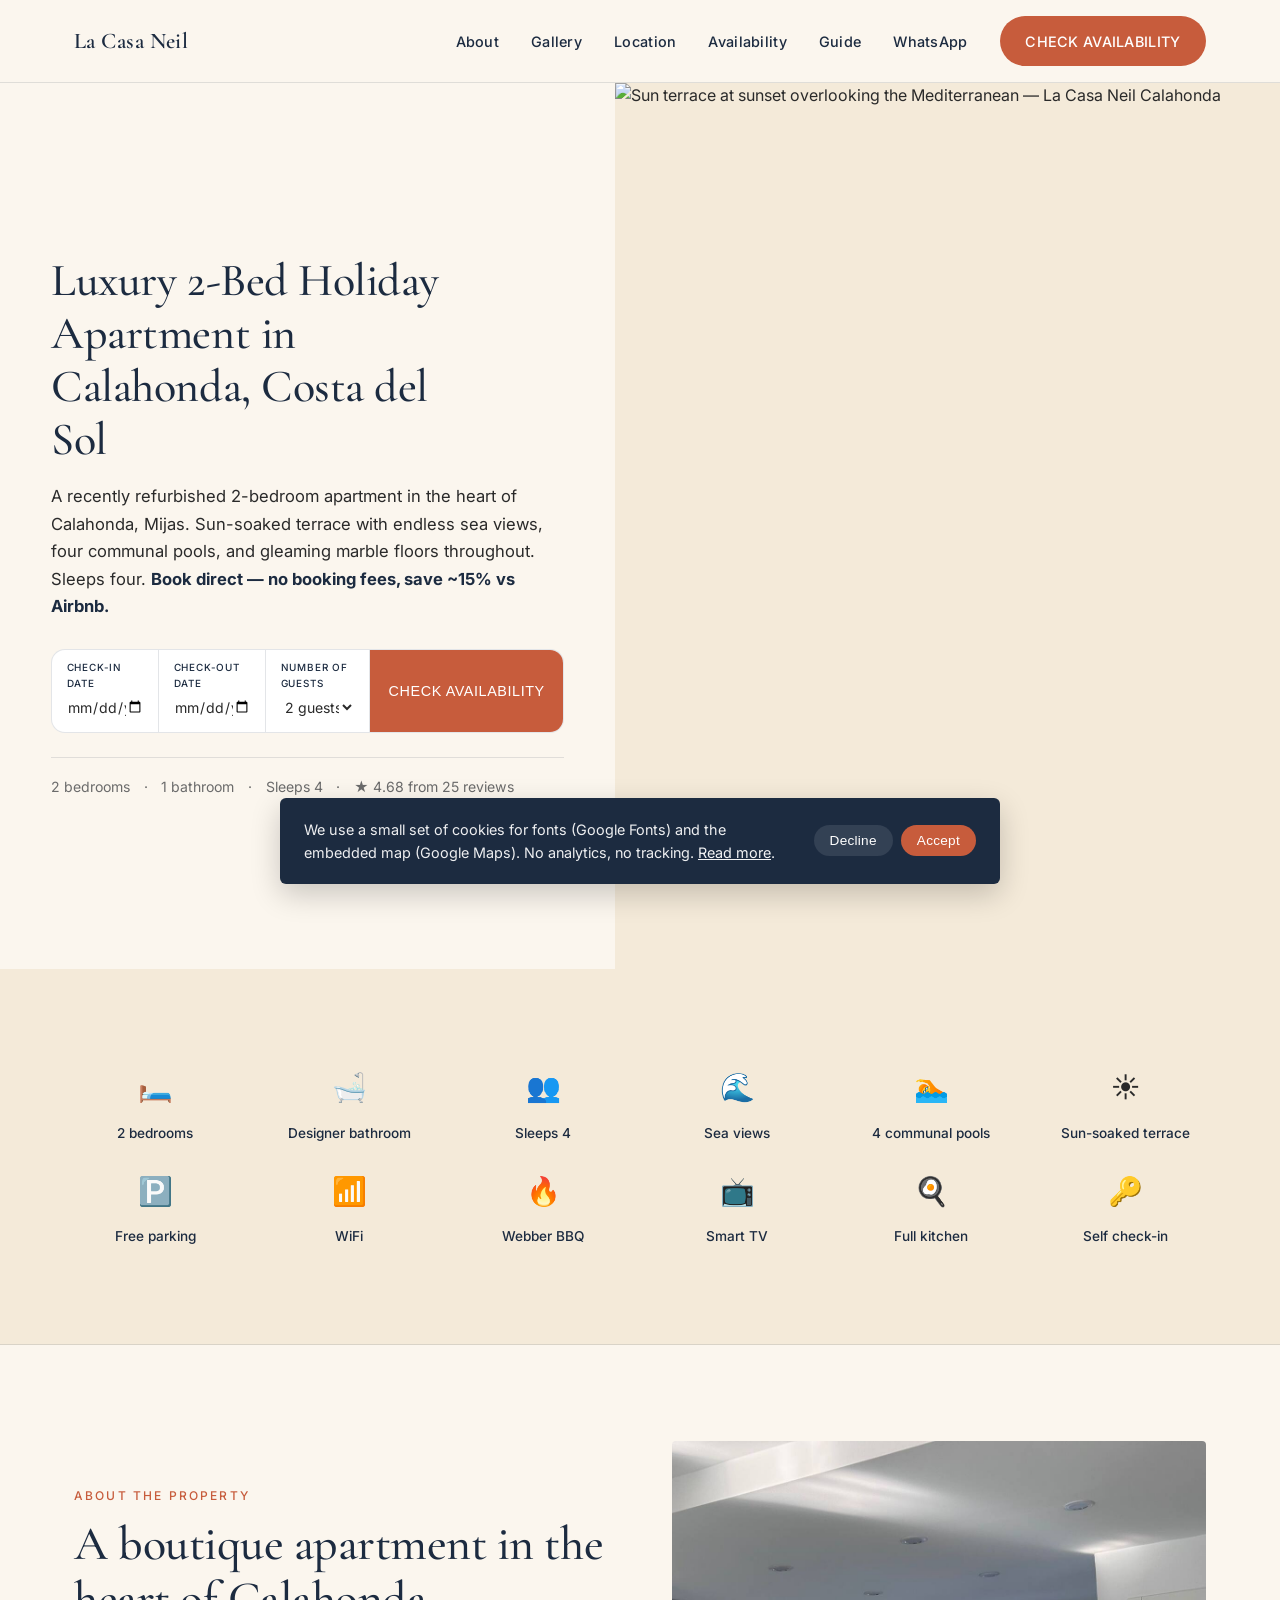
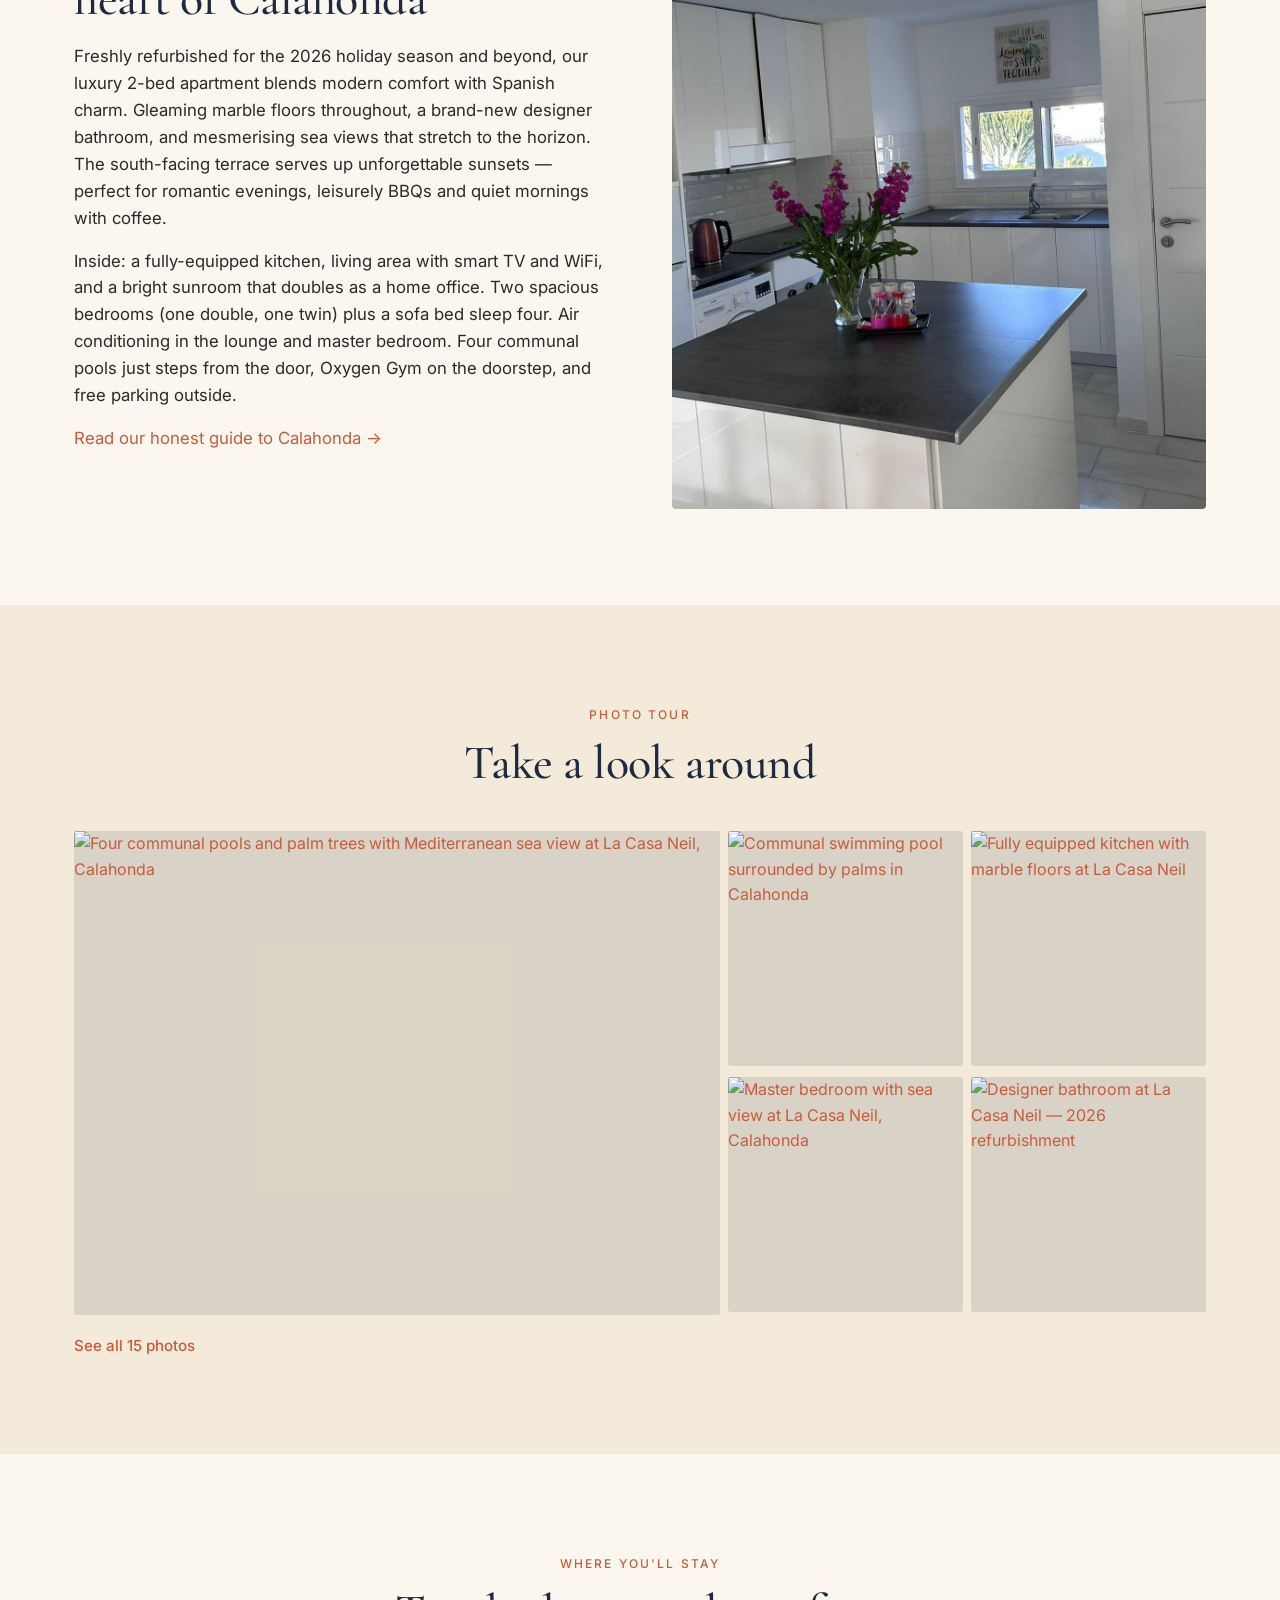
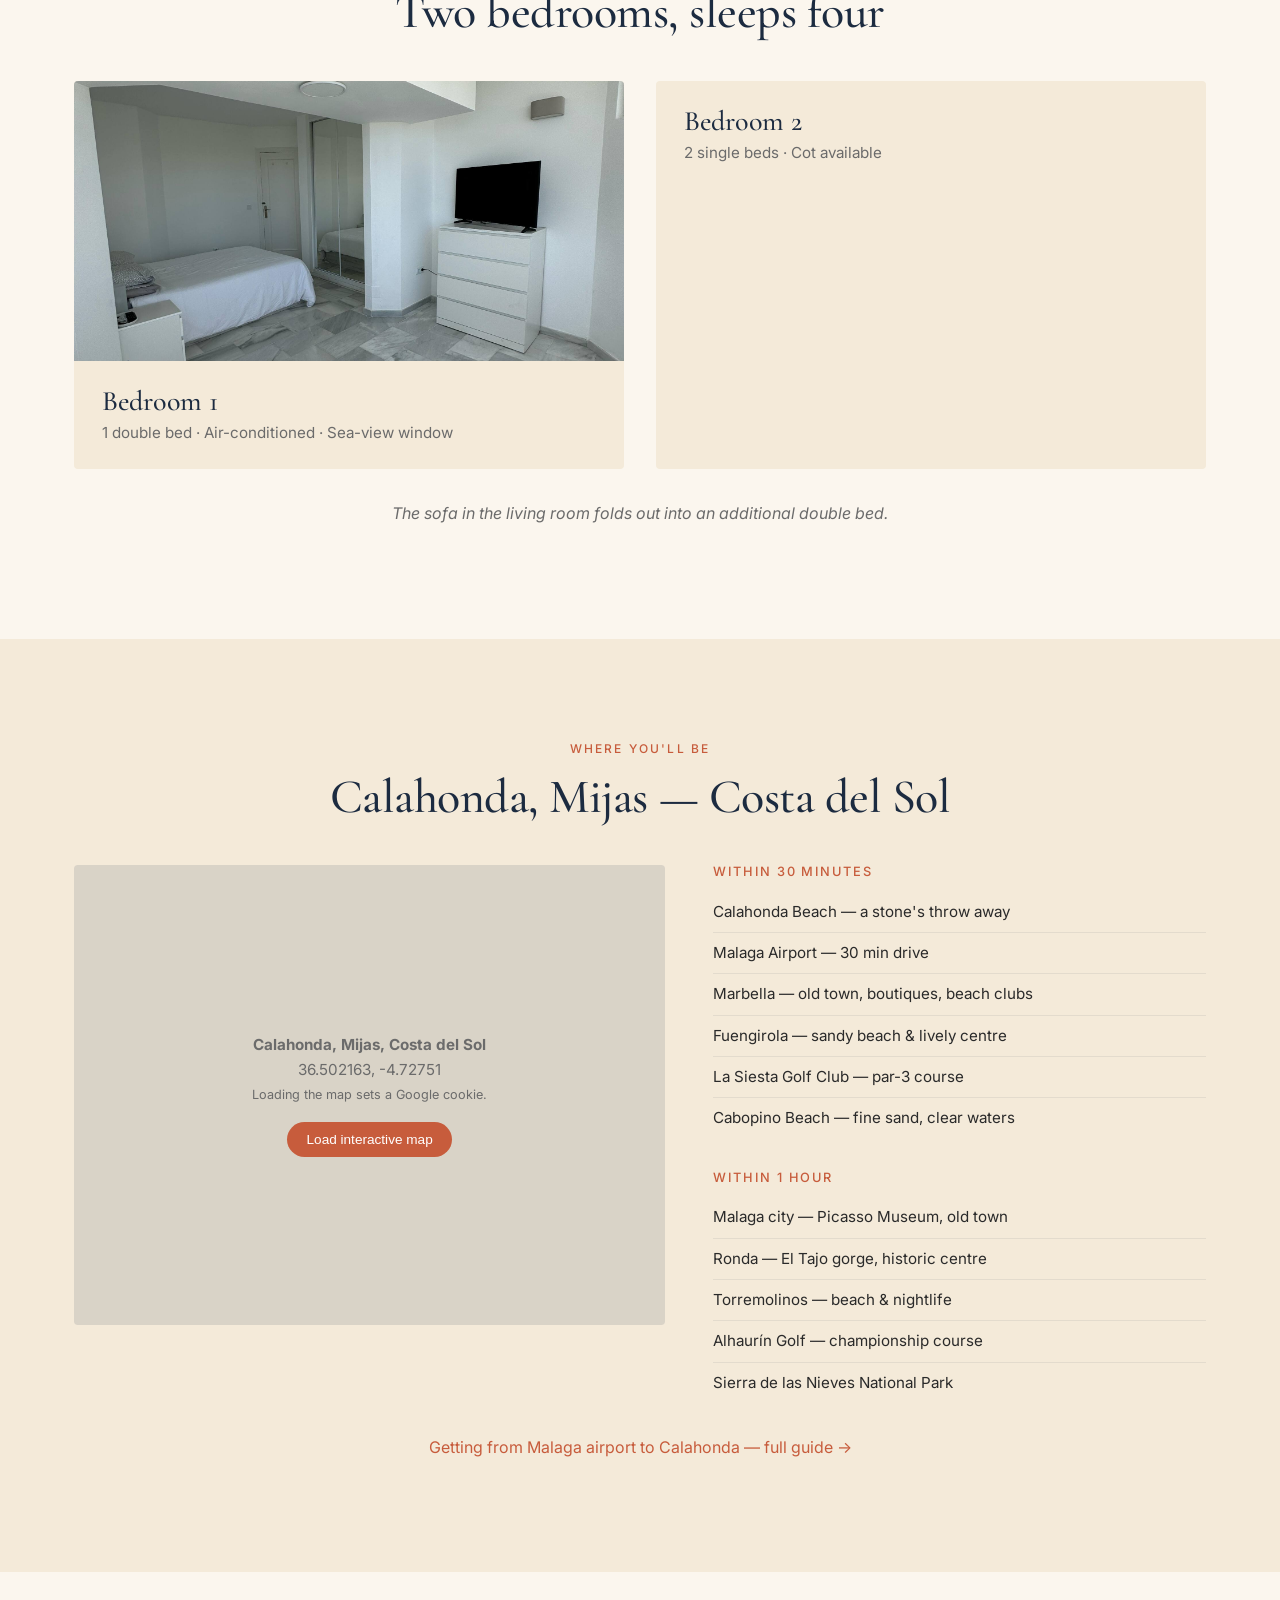
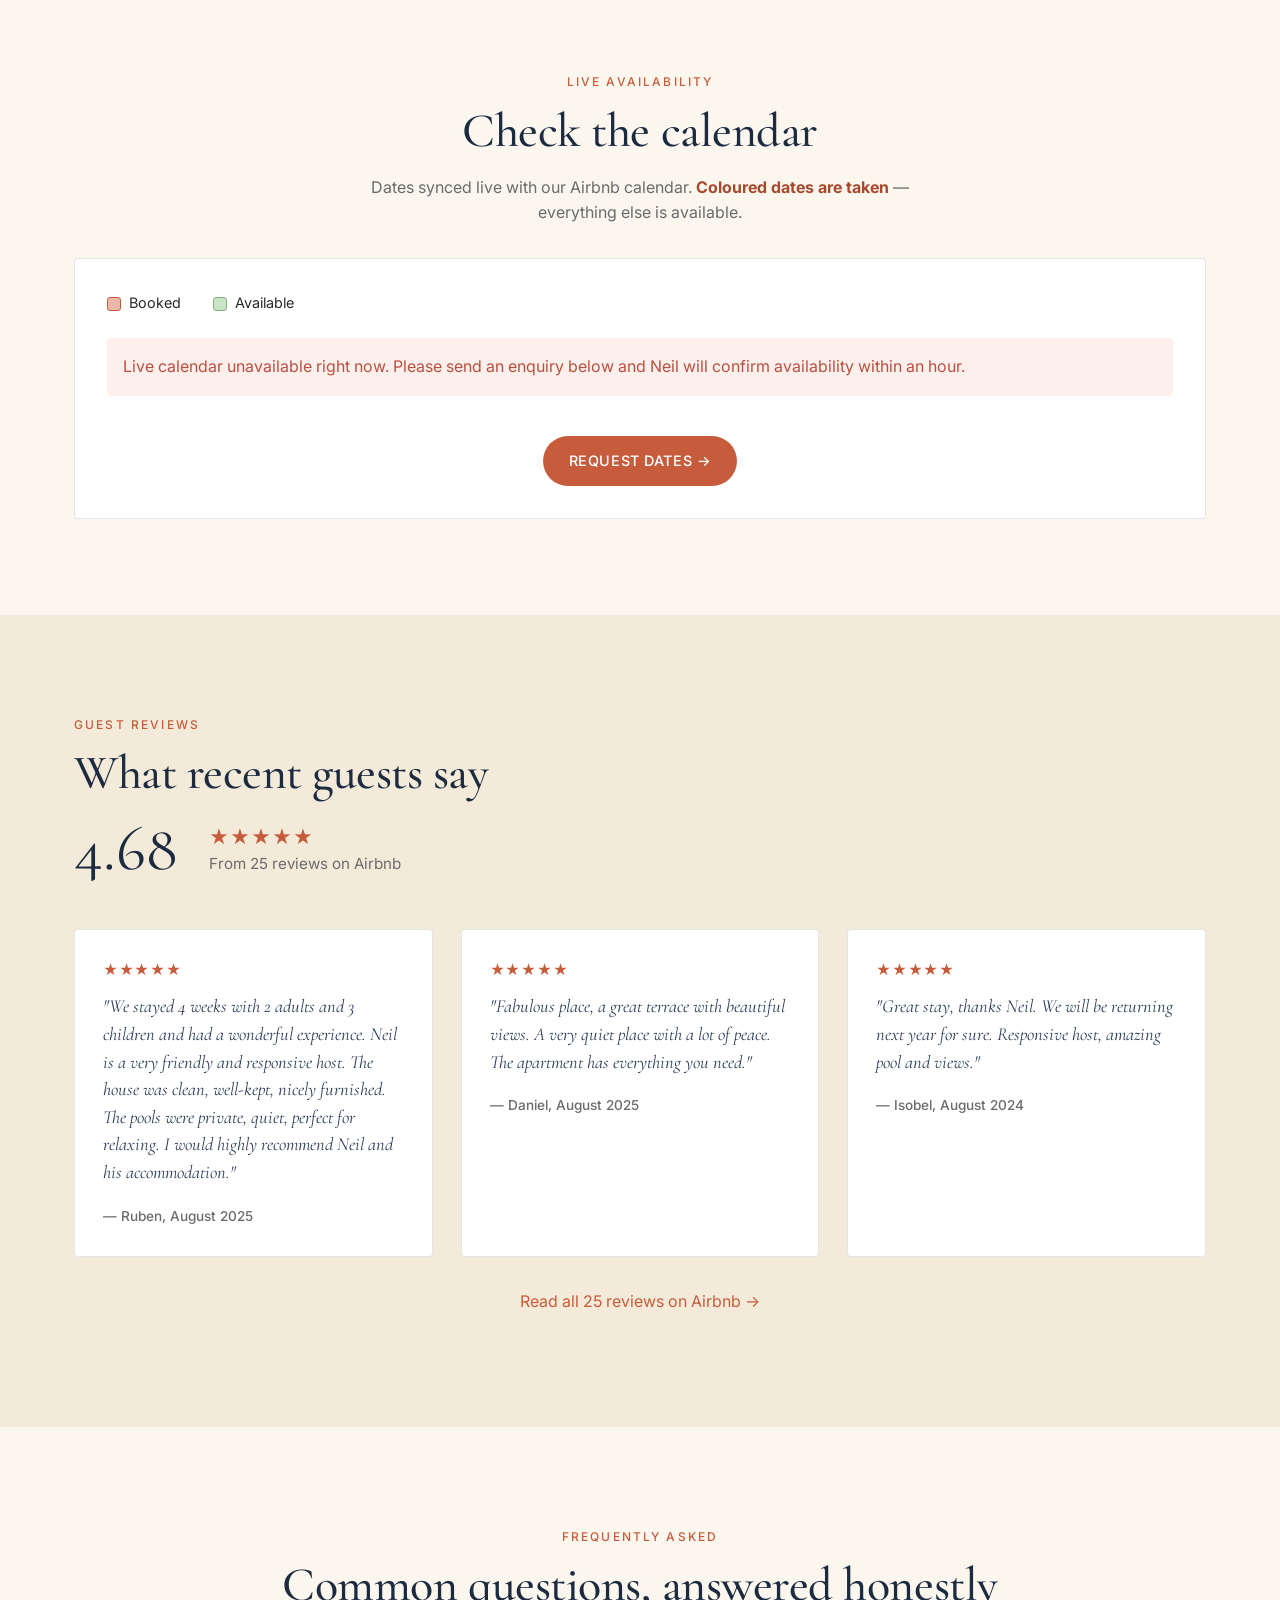
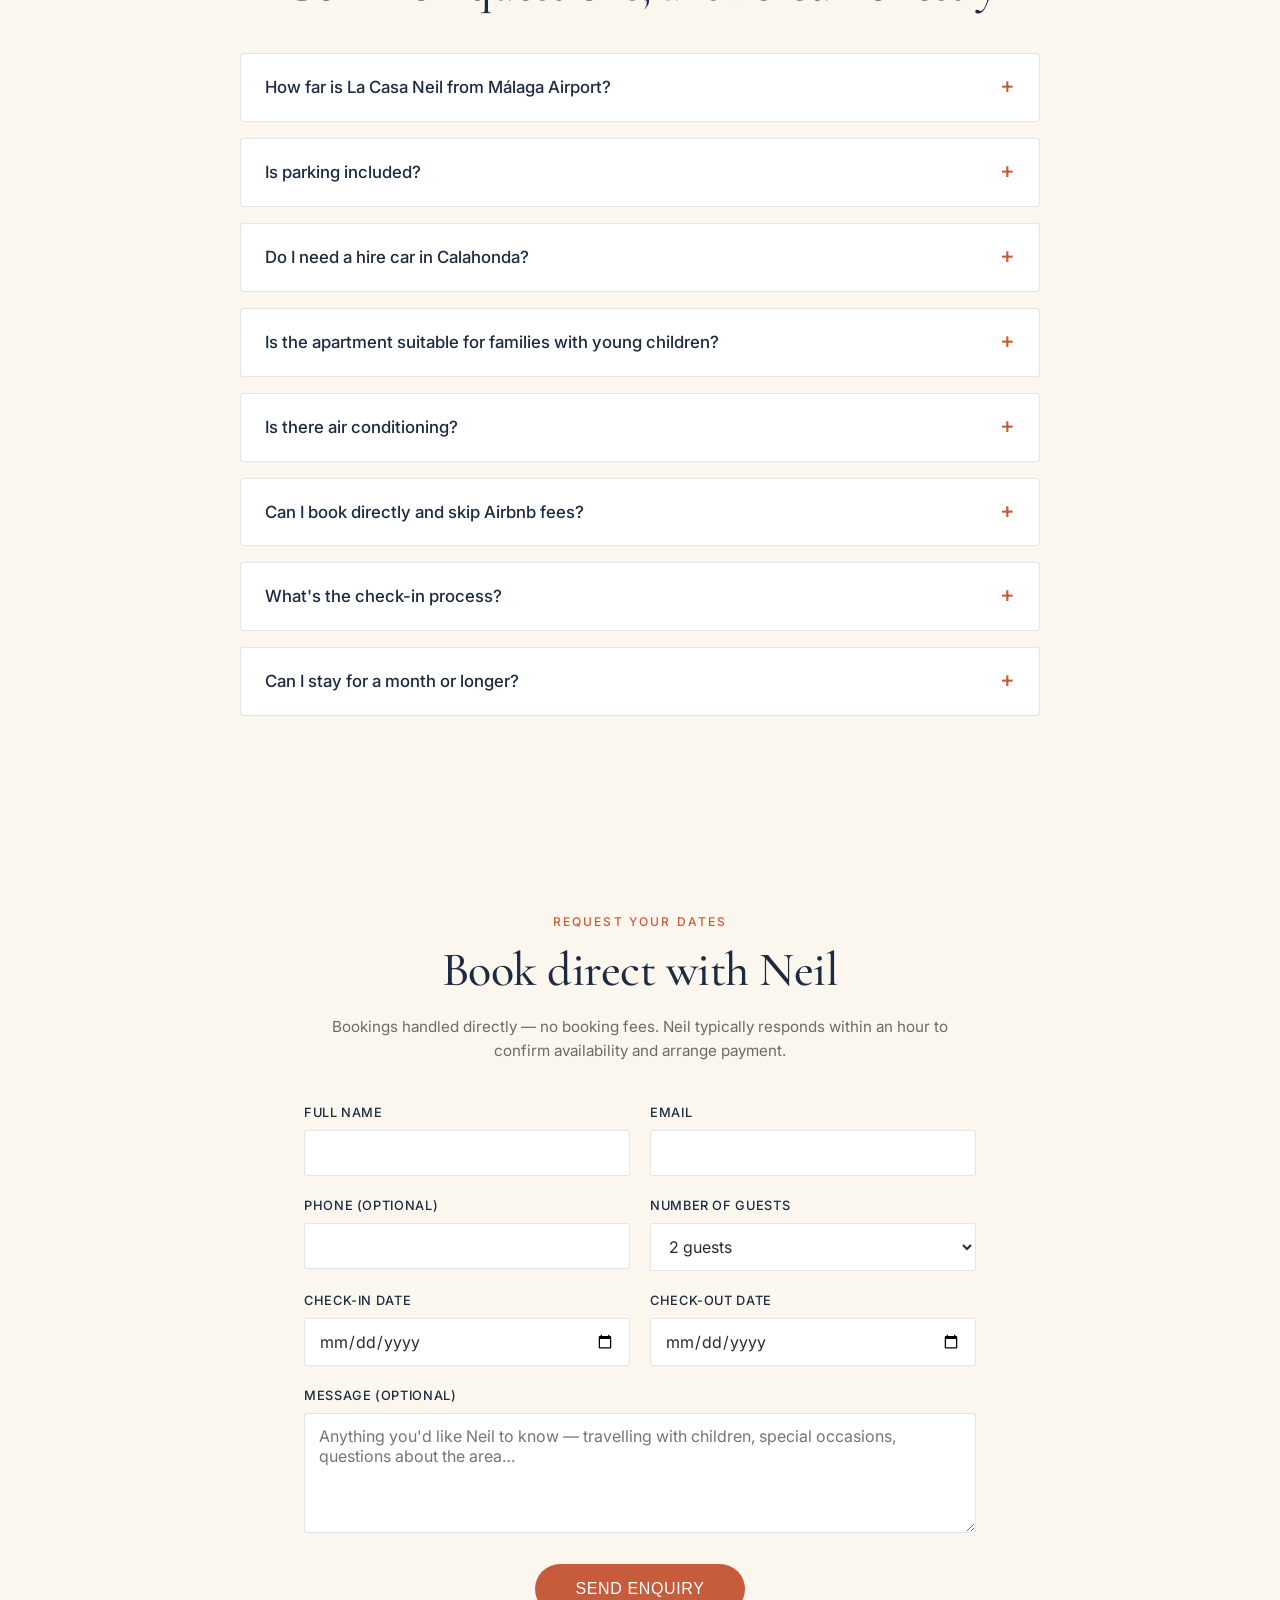
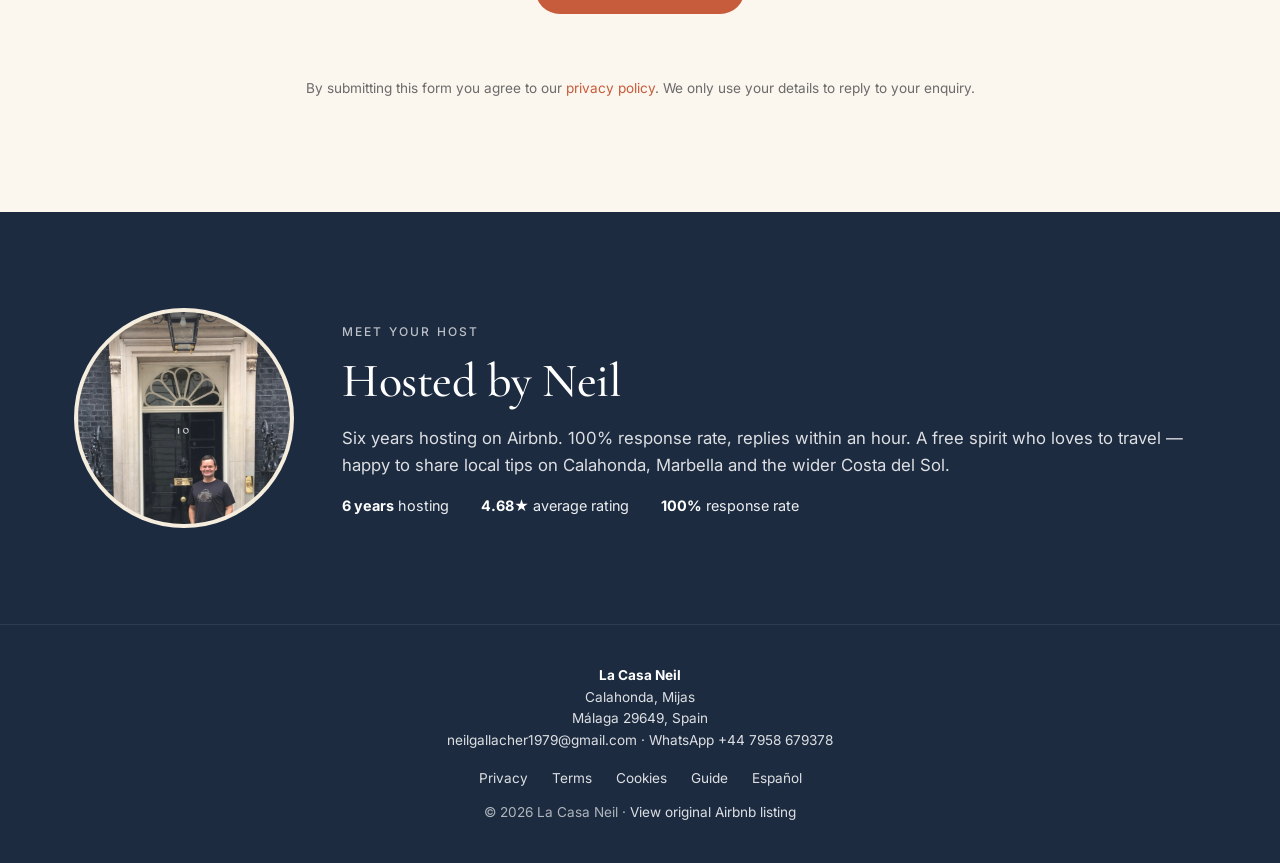
==== index.html @ ebc75120 "Fix bedroom photos: photo-14 is Bedroom 1, not Bedroom 2. No twin-bed still in the set, so Bedroom 2" ====
<!DOCTYPE html>
<html lang="en">
<head>
<meta charset="UTF-8" />
<meta name="viewport" content="width=device-width, initial-scale=1" />
<title>La Casa Neil | 2-Bed Holiday Apartment Calahonda, Costa del Sol</title>
<meta name="description" content="A recently refurbished 2-bedroom holiday apartment in Calahonda, Costa del Sol. Sea views, four communal pools, sun-soaked terrace. Sleeps 4. Book direct — no fees. 4.68★ from 25 reviews." />

<!-- Canonical + hreflang -->
<link rel="canonical" href="https://lacasaneil.com/" />
<link rel="alternate" hreflang="en" href="https://lacasaneil.com/" />
<link rel="alternate" hreflang="es" href="https://lacasaneil.com/es/" />
<link rel="alternate" hreflang="x-default" href="https://lacasaneil.com/" />

<!-- Robots / author / geo -->
<meta name="robots" content="index, follow, max-image-preview:large" />
<meta name="author" content="Neil Gallacher, La Casa Neil" />
<meta name="geo.region" content="ES-MA" />
<meta name="geo.placename" content="Calahonda, Mijas" />
<meta name="geo.position" content="36.502163;-4.72751" />
<meta name="ICBM" content="36.502163, -4.72751" />

<!-- Open Graph -->
<meta property="og:title" content="La Casa Neil | 2-Bed Holiday Apartment Calahonda, Costa del Sol" />
<meta property="og:description" content="Sea views, four pools, sun-soaked terrace. Book direct — no fees. Sleeps 4." />
<meta property="og:image" content="https://lacasaneil.com/images/hero-pools.jpg" />
<meta property="og:image:width" content="1920" />
<meta property="og:image:height" content="1080" />
<meta property="og:image:alt" content="La Casa Neil — sun-soaked terrace and four pools in Calahonda, Costa del Sol" />
<meta property="og:url" content="https://lacasaneil.com/" />
<meta property="og:site_name" content="La Casa Neil" />
<meta property="og:type" content="website" />
<meta property="og:locale" content="en_GB" />
<meta property="og:locale:alternate" content="es_ES" />

<!-- Twitter Card -->
<meta name="twitter:card" content="summary_large_image" />
<meta name="twitter:title" content="La Casa Neil | 2-Bed Holiday Apartment Calahonda, Costa del Sol" />
<meta name="twitter:description" content="Sea views, four pools, sun-soaked terrace. Book direct — no fees. Sleeps 4." />
<meta name="twitter:image" content="https://lacasaneil.com/images/hero-pools.jpg" />

<!-- Favicon (icons need to be added at repo root - see deploy notes) -->
<link rel="icon" type="image/x-icon" href="/favicon.ico" />
<link rel="icon" type="image/png" sizes="32x32" href="/favicon-32x32.png" />
<link rel="icon" type="image/png" sizes="16x16" href="/favicon-16x16.png" />
<link rel="apple-touch-icon" sizes="180x180" href="/apple-touch-icon.png" />
<link rel="manifest" href="/site.webmanifest" />
<meta name="theme-color" content="#1c2b40" />

<!-- Fonts (preconnect for speed; consider self-hosting per audit recommendation) -->
<link rel="preconnect" href="https://fonts.googleapis.com">
<link rel="preconnect" href="https://fonts.gstatic.com" crossorigin>
<link href="https://fonts.googleapis.com/css2?family=Cormorant+Garamond:wght@400;500;600;700&family=Inter:wght@300;400;500;600&display=swap" rel="stylesheet">

<!-- flatpickr (deferred) -->
<link rel="stylesheet" href="https://cdn.jsdelivr.net/npm/flatpickr@4.6.13/dist/flatpickr.min.css" media="print" onload="this.media='all'">
<noscript><link rel="stylesheet" href="https://cdn.jsdelivr.net/npm/flatpickr@4.6.13/dist/flatpickr.min.css"></noscript>
<script src="https://cdn.jsdelivr.net/npm/flatpickr@4.6.13" defer></script>

<!-- Site stylesheet -->
<link rel="stylesheet" href="/assets/site.css">

<!-- JSON-LD: VacationRental -->
<script type="application/ld+json">
{
  "@context": "https://schema.org",
  "@type": "VacationRental",
  "additionalType": "https://schema.org/Apartment",
  "identifier": "lacasaneil-calahonda-2bed",
  "name": "La Casa Neil",
  "description": "Recently refurbished 2-bedroom holiday apartment in Calahonda, Mijas, Costa del Sol. Sea views, sun-soaked terrace, four communal pools. Sleeps 4.",
  "url": "https://lacasaneil.com/",
  "image": [
    "https://lacasaneil.com/images/hero-pools.jpg",
    "https://lacasaneil.com/images/photo-02.jpg",
    "https://lacasaneil.com/images/photo-03.jpg",
    "https://lacasaneil.com/images/photo-04.jpg",
    "https://lacasaneil.com/images/photo-05.jpg",
    "https://lacasaneil.com/images/photo-15.jpg",
    "https://lacasaneil.com/images/photo-20.jpg",
    "https://lacasaneil.com/images/photo-21.jpg"
  ],
  "brand": { "@type": "Brand", "name": "La Casa Neil" },
  "containsPlace": {
    "@type": "Accommodation",
    "additionalType": "https://schema.org/Apartment",
    "bed": [
      { "@type": "BedDetails", "numberOfBeds": 1, "typeOfBed": "Double" },
      { "@type": "BedDetails", "numberOfBeds": 2, "typeOfBed": "Single" },
      { "@type": "BedDetails", "numberOfBeds": 1, "typeOfBed": "Sofa bed" }
    ],
    "occupancy": { "@type": "QuantitativeValue", "value": 4, "maxValue": 4 },
    "numberOfBedrooms": 2,
    "numberOfBathroomsTotal": 1,
    "amenityFeature": [
      { "@type": "LocationFeatureSpecification", "name": "Sea view", "value": true },
      { "@type": "LocationFeatureSpecification", "name": "Air conditioning", "value": true },
      { "@type": "LocationFeatureSpecification", "name": "WiFi", "value": true },
      { "@type": "LocationFeatureSpecification", "name": "Free parking", "value": true },
      { "@type": "LocationFeatureSpecification", "name": "Communal pool", "value": true },
      { "@type": "LocationFeatureSpecification", "name": "BBQ", "value": true },
      { "@type": "LocationFeatureSpecification", "name": "Smart TV", "value": true },
      { "@type": "LocationFeatureSpecification", "name": "Full kitchen", "value": true },
      { "@type": "LocationFeatureSpecification", "name": "Self check-in", "value": true }
    ]
  },
  "address": {
    "@type": "PostalAddress",
    "addressLocality": "Calahonda",
    "addressRegion": "Málaga",
    "addressCountry": "ES",
    "postalCode": "29649"
  },
  "geo": {
    "@type": "GeoCoordinates",
    "latitude": 36.502163,
    "longitude": -4.72751
  },
  "aggregateRating": {
    "@type": "AggregateRating",
    "ratingValue": "4.68",
    "reviewCount": "25",
    "bestRating": "5",
    "worstRating": "1"
  },
  "review": [
    {
      "@type": "Review",
      "author": { "@type": "Person", "name": "Ruben" },
      "datePublished": "2025-08-15",
      "reviewBody": "We stayed 4 weeks with 2 adults and 3 children and had a wonderful experience. Neil is a very friendly and responsive host. The house was clean, well-kept, nicely furnished. The pools were private, quiet, perfect for relaxing.",
      "reviewRating": { "@type": "Rating", "ratingValue": "5", "bestRating": "5" }
    },
    {
      "@type": "Review",
      "author": { "@type": "Person", "name": "Daniel" },
      "datePublished": "2025-08-10",
      "reviewBody": "Fabulous place, a great terrace with beautiful views. A very quiet place with a lot of peace. The apartment has everything you need.",
      "reviewRating": { "@type": "Rating", "ratingValue": "5", "bestRating": "5" }
    },
    {
      "@type": "Review",
      "author": { "@type": "Person", "name": "Isobel" },
      "datePublished": "2024-08-20",
      "reviewBody": "Great stay, thanks Neil. We will be returning next year for sure. Responsive host, amazing pool and views.",
      "reviewRating": { "@type": "Rating", "ratingValue": "5", "bestRating": "5" }
    }
  ]
}
</script>

<!-- JSON-LD: FAQPage -->
<script type="application/ld+json">
{
  "@context": "https://schema.org",
  "@type": "FAQPage",
  "mainEntity": [
    { "@type": "Question", "name": "How far is La Casa Neil from Málaga Airport?",
      "acceptedAnswer": { "@type": "Answer", "text": "About 30 km — 30 minutes by car on the AP-7. Pre-booked transfers €45-60 each way; taxis €50-70." } },
    { "@type": "Question", "name": "Is parking included?",
      "acceptedAnswer": { "@type": "Answer", "text": "Yes — free on-street parking directly outside the building." } },
    { "@type": "Question", "name": "Do I need a hire car in Calahonda?",
      "acceptedAnswer": { "@type": "Answer", "text": "Most amenities are walkable. A hire car pays for itself if you plan more than two day trips." } },
    { "@type": "Question", "name": "Is the apartment suitable for families with young children?",
      "acceptedAnswer": { "@type": "Answer", "text": "Yes — two bedrooms, cot available, sofa bed, gentle beach 8 minutes' walk, communal pools." } },
    { "@type": "Question", "name": "Is there air conditioning?",
      "acceptedAnswer": { "@type": "Answer", "text": "Yes, in the lounge and master bedroom. Heated for winter stays." } },
    { "@type": "Question", "name": "Can I book directly and skip Airbnb fees?",
      "acceptedAnswer": { "@type": "Answer", "text": "Yes. Direct booking saves the 14-17% Airbnb service fee. Bank transfer or card link." } },
    { "@type": "Question", "name": "What is the check-in process?",
      "acceptedAnswer": { "@type": "Answer", "text": "Self check-in via key-safe. Code shared on day of arrival. Any time after 4 pm." } },
    { "@type": "Question", "name": "Can I stay for a month or longer?",
      "acceptedAnswer": { "@type": "Answer", "text": "Yes — long-stay guests get preferential pricing. Mention your dates in the enquiry form." } }
  ]
}
</script>
</head>
<body class="home">

<header>
  <div class="header-inner">
    <a href="#top" class="logo">La Casa Neil</a>
    <nav class="nav">
      <a href="#about">About</a>
      <a href="#gallery">Gallery</a>
      <a href="#location">Location</a>
      <a href="#availability">Availability</a>
      <a href="/guide/">Guide</a>
      <a href="https://wa.me/447958679378" rel="noopener">WhatsApp</a>
      <a href="#enquiry" class="btn">Check availability</a>
    </nav>
    <a href="#availability" class="nav-dates">Dates</a>
  </div>
</header>

<section class="hero" id="top">
  <div class="hero-copy">
    <h1>Luxury 2-Bed Holiday Apartment in Calahonda, Costa del Sol</h1>
    <p class="lede">A recently refurbished 2-bedroom apartment in the heart of Calahonda, Mijas. Sun-soaked terrace with endless sea views, four communal pools, and gleaming marble floors throughout. Sleeps four. <strong>Book direct — no booking fees, save ~15% vs Airbnb.</strong></p>
    <form class="hero-dates" id="hero-dates" action="#enquiry">
      <div class="hd-field">
        <label for="hero-checkin">Check-in date</label>
        <input id="hero-checkin" type="date" name="hero-checkin" autocomplete="off">
      </div>
      <div class="hd-field">
        <label for="hero-checkout">Check-out date</label>
        <input id="hero-checkout" type="date" name="hero-checkout" autocomplete="off">
      </div>
      <div class="hd-field">
        <label for="hero-guests">Number of guests</label>
        <select id="hero-guests" name="hero-guests">
          <option value="1">1 guest</option>
          <option value="2" selected>2 guests</option>
          <option value="3">3 guests</option>
          <option value="4">4 guests</option>
        </select>
      </div>
      <button type="submit" class="btn">Check availability</button>
    </form>
    <a href="#enquiry" class="btn hero-mobile-cta">Check availability</a>
    <div class="meta-row">
      <span>2 bedrooms</span>
      <span>·</span>
      <span>1 bathroom</span>
      <span>·</span>
      <span>Sleeps 4</span>
      <span>·</span>
      <span>★ 4.68 from 25 reviews</span>
    </div>
  </div>
  <div class="hero-photo">
    <picture>
      <source type="image/webp" srcset="/images/opt/photo-02.webp">
      <img src="/images/photo-02.jpg" srcset="/images/opt/photo-02.jpg 1200w, /images/photo-02.jpg 1920w" sizes="(max-width: 800px) 100vw, 50vw" alt="Sun terrace at sunset overlooking the Mediterranean — La Casa Neil Calahonda" width="1920" height="2560" fetchpriority="high">
    </picture>
  </div>
</section>

<section class="section glance">
  <div class="container">
    <div class="glance-grid">
      <div class="glance-item"><div class="icon">🛏️</div><div class="label">2 bedrooms</div></div>
      <div class="glance-item"><div class="icon">🛁</div><div class="label">Designer bathroom</div></div>
      <div class="glance-item"><div class="icon">👥</div><div class="label">Sleeps 4</div></div>
      <div class="glance-item"><div class="icon">🌊</div><div class="label">Sea views</div></div>
      <div class="glance-item"><div class="icon">🏊</div><div class="label">4 communal pools</div></div>
      <div class="glance-item"><div class="icon">☀️</div><div class="label">Sun-soaked terrace</div></div>
      <div class="glance-item"><div class="icon">🅿️</div><div class="label">Free parking</div></div>
      <div class="glance-item"><div class="icon">📶</div><div class="label">WiFi</div></div>
      <div class="glance-item"><div class="icon">🔥</div><div class="label">Webber BBQ</div></div>
      <div class="glance-item"><div class="icon">📺</div><div class="label">Smart TV</div></div>
      <div class="glance-item"><div class="icon">🍳</div><div class="label">Full kitchen</div></div>
      <div class="glance-item"><div class="icon">🔑</div><div class="label">Self check-in</div></div>
    </div>
  </div>
</section>

<section class="section" id="about">
  <div class="container">
    <div class="about-grid">
      <div class="about-text">
        <span class="section-eyebrow">About the property</span>
        <h2>A boutique apartment in the heart of Calahonda</h2>
        <p>Freshly refurbished for the 2026 holiday season and beyond, our luxury 2-bed apartment blends modern comfort with Spanish charm. Gleaming marble floors throughout, a brand-new designer bathroom, and mesmerising sea views that stretch to the horizon. The south-facing terrace serves up unforgettable sunsets — perfect for romantic evenings, leisurely BBQs and quiet mornings with coffee.</p>
        <p>Inside: a fully-equipped kitchen, living area with smart TV and WiFi, and a bright sunroom that doubles as a home office. Two spacious bedrooms (one double, one twin) plus a sofa bed sleep four. Air conditioning in the lounge and master bedroom. Four communal pools just steps from the door, Oxygen Gym on the doorstep, and free parking outside.</p>
        <p><a href="/guide/">Read our honest guide to Calahonda →</a></p>
      </div>
      <div class="about-img"><img src="/images/photo-01.jpg" alt="Kitchen with marble floors and full appliances at La Casa Neil, Calahonda" loading="lazy" width="1200" height="1500"></div>
    </div>
  </div>
</section>

<section class="section gallery-section" id="gallery">
  <div class="container">
    <div class="gallery-intro">
      <span class="section-eyebrow">Photo tour</span>
      <h2>Take a look around</h2>
    </div>
    <div class="gallery-mosaic">
      <a class="mosaic-large" href="/images/hero-pools.jpg" data-gallery-open="0">
        <picture>
          <source type="image/webp" srcset="/images/opt/hero-pools.webp">
          <img src="/images/hero-pools.jpg" srcset="/images/opt/hero-pools.jpg 1400w, /images/hero-pools.jpg 1920w" sizes="(max-width: 800px) 100vw, 58vw" alt="Four communal pools and palm trees with Mediterranean sea view at La Casa Neil, Calahonda" width="1920" height="1440" loading="lazy">
        </picture>
      </a>
      <div class="mosaic-smalls">
        <a href="/images/photo-03.jpg" data-gallery-open="3">
          <picture>
            <source type="image/webp" srcset="/images/opt/photo-03.webp">
            <img src="/images/photo-03.jpg" alt="Communal swimming pool surrounded by palms in Calahonda" width="1920" height="1440" loading="lazy">
          </picture>
        </a>
        <a href="/images/photo-01.jpg" data-gallery-open="14">
          <picture>
            <source type="image/webp" srcset="/images/opt/photo-01.webp">
            <img src="/images/photo-01.jpg" alt="Fully equipped kitchen with marble floors at La Casa Neil" width="1920" height="1440" loading="lazy">
          </picture>
        </a>
        <a href="/images/photo-05.jpg" data-gallery-open="5">
          <picture>
            <source type="image/webp" srcset="/images/opt/photo-05.webp">
            <img src="/images/photo-05.jpg" alt="Master bedroom with sea view at La Casa Neil, Calahonda" width="1920" height="2560" loading="lazy">
          </picture>
        </a>
        <a href="/images/photo-15.jpg" data-gallery-open="10">
          <picture>
            <source type="image/webp" srcset="/images/opt/photo-15.webp">
            <img src="/images/photo-15.jpg" alt="Designer bathroom at La Casa Neil — 2026 refurbishment" width="1920" height="2560" loading="lazy">
          </picture>
        </a>
      </div>
    </div>
    <a class="see-all" href="/images/hero-pools.jpg" data-gallery-open="0">See all 15 photos</a>
    <div class="gallery-full" hidden>
      <a href="/images/hero-pools.jpg" data-alt="Four communal pools and palm trees with Mediterranean sea view at La Casa Neil, Calahonda"></a>
      <a href="/images/photo-02.jpg" data-alt="Sun terrace at sunset overlooking the Mediterranean — La Casa Neil Calahonda"></a>
      <a href="/images/photo-21.jpg" data-alt="Two communal pools with sea view at La Casa Neil, Calahonda Costa del Sol"></a>
      <a href="/images/photo-03.jpg" data-alt="Communal swimming pool surrounded by palms in Calahonda"></a>
      <a href="/images/photo-04.jpg" data-alt="Open-plan living area with smart TV at La Casa Neil holiday apartment"></a>
      <a href="/images/photo-05.jpg" data-alt="Master bedroom with sea view at La Casa Neil, Calahonda"></a>
      <a href="/images/photo-16.jpg" data-alt="La Cornisa building exterior in Calahonda, Costa del Sol"></a>
      <a href="/images/photo-06.jpg" data-alt="Apartment interior with marble floors at La Casa Neil, Calahonda"></a>
      <a href="/images/photo-20.jpg" data-alt="Bright sunroom with sea views, doubling as home office at La Casa Neil"></a>
      <a href="/images/photo-14.jpg" data-alt="Bedroom 1 with double bed, TV and mirrored closet at La Casa Neil, Calahonda"></a>
      <a href="/images/photo-15.jpg" data-alt="Designer bathroom at La Casa Neil — 2026 refurbishment"></a>
      <a href="/images/photo-17.jpg" data-alt="South-facing terrace with BBQ at La Casa Neil, Calahonda"></a>
      <a href="/images/photo-18.jpg" data-alt="View from terrace toward the Mediterranean, Calahonda Costa del Sol"></a>
      <a href="/images/photo-19.jpg" data-alt="Pool and palm-tree garden with sea view in Calahonda"></a>
      <a href="/images/photo-01.jpg" data-alt="Fully equipped kitchen with marble floors at La Casa Neil"></a>
    </div>
  </div>
</section>

<section class="section" id="rooms">
  <div class="container">
    <div style="text-align: center; margin-bottom: 2.5rem;">
      <span class="section-eyebrow">Where you'll stay</span>
      <h2>Two bedrooms, sleeps four</h2>
    </div>
    <div class="rooms-grid">
      <div class="room-card">
        <img src="/images/photo-14.jpg" alt="Bedroom 1: double bed with sea-view window at La Casa Neil, Calahonda">
        <div class="body">
          <h3>Bedroom 1</h3>
          <div class="meta">1 double bed · Air-conditioned · Sea-view window</div>
        </div>
      </div>
      <div class="room-card">
        <div class="body">
          <h3>Bedroom 2</h3>
          <div class="meta">2 single beds · Cot available</div>
        </div>
      </div>
    </div>
    <p class="rooms-note">The sofa in the living room folds out into an additional double bed.</p>
  </div>
</section>

<section class="section location-section" id="location">
  <div class="container">
    <div style="text-align: center; margin-bottom: 2.5rem;">
      <span class="section-eyebrow">Where you'll be</span>
      <h2>Calahonda, Mijas — Costa del Sol</h2>
    </div>
    <div class="location-grid">
      <div id="map-container">
        <div class="map-placeholder" id="map-placeholder">
          <div>
            <strong>Calahonda, Mijas, Costa del Sol</strong><br>
            36.502163, -4.72751<br>
            <small>Loading the map sets a Google cookie.</small>
            <br><button onclick="loadMap()">Load interactive map</button>
          </div>
        </div>
      </div>
      <div class="nearby-cols">
        <div class="nearby-block">
          <h4>Within 30 minutes</h4>
          <ul>
            <li>Calahonda Beach — a stone's throw away</li>
            <li>Malaga Airport — 30 min drive</li>
            <li>Marbella — old town, boutiques, beach clubs</li>
            <li>Fuengirola — sandy beach &amp; lively centre</li>
            <li>La Siesta Golf Club — par-3 course</li>
            <li>Cabopino Beach — fine sand, clear waters</li>
          </ul>
        </div>
        <div class="nearby-block">
          <h4>Within 1 hour</h4>
          <ul>
            <li>Malaga city — Picasso Museum, old town</li>
            <li>Ronda — El Tajo gorge, historic centre</li>
            <li>Torremolinos — beach &amp; nightlife</li>
            <li>Alhaurín Golf — championship course</li>
            <li>Sierra de las Nieves National Park</li>
          </ul>
        </div>
      </div>
    </div>
    <p style="text-align: center; margin-top: 2rem;"><a href="/guide/malaga-airport-to-calahonda/">Getting from Malaga airport to Calahonda — full guide →</a></p>
  </div>
</section>

<section class="section" id="availability">
  <div class="container">
    <div style="text-align: center; margin-bottom: 2rem;">
      <span class="section-eyebrow">Live availability</span>
      <h2>Check the calendar</h2>
      <p style="max-width: 600px; margin: 0 auto; color: var(--muted);">Dates synced live with our Airbnb calendar. <strong style="color: var(--terracotta-dark);">Coloured dates are taken</strong> — everything else is available.</p>
    </div>
    <div class="calendar-wrap">
      <div class="calendar-legend">
        <span><span class="swatch booked"></span>Booked</span>
        <span><span class="swatch available"></span>Available</span>
      </div>
      <div id="calendar-error"></div>
      <div id="calendar-loading">Loading availability…</div>
      <div id="calendar" class="cal-months"></div>
      <div style="text-align: center; margin-top: 1.5rem;">
        <a href="#enquiry" class="btn">Request dates →</a>
      </div>
    </div>
  </div>
</section>

<section class="section reviews-section" id="reviews">
  <div class="container">
    <span class="section-eyebrow">Guest reviews</span>
    <h2>What recent guests say</h2>
    <div class="reviews-stats">
      <div class="rating-big">4.68</div>
      <div>
        <div class="stars">★★★★★</div>
        <div class="reviews-meta">From 25 reviews on Airbnb</div>
      </div>
    </div>
    <div class="review-grid">
      <div class="review-card">
        <div class="stars">★★★★★</div>
        <blockquote>"We stayed 4 weeks with 2 adults and 3 children and had a wonderful experience. Neil is a very friendly and responsive host. The house was clean, well-kept, nicely furnished. The pools were private, quiet, perfect for relaxing. I would highly recommend Neil and his accommodation."</blockquote>
        <cite>— Ruben, August 2025</cite>
      </div>
      <div class="review-card">
        <div class="stars">★★★★★</div>
        <blockquote>"Fabulous place, a great terrace with beautiful views. A very quiet place with a lot of peace. The apartment has everything you need."</blockquote>
        <cite>— Daniel, August 2025</cite>
      </div>
      <div class="review-card">
        <div class="stars">★★★★★</div>
        <blockquote>"Great stay, thanks Neil. We will be returning next year for sure. Responsive host, amazing pool and views."</blockquote>
        <cite>— Isobel, August 2024</cite>
      </div>
    </div>
    <p style="text-align: center; margin-top: 2rem;"><a href="https://www.airbnb.co.uk/rooms/40308509" target="_blank" rel="noopener noreferrer nofollow">Read all 25 reviews on Airbnb →</a></p>
  </div>
</section>

<section class="section" id="faq">
  <div class="container">
    <div style="text-align: center; margin-bottom: 2.5rem;">
      <span class="section-eyebrow">Frequently asked</span>
      <h2>Common questions, answered honestly</h2>
    </div>
    <div class="faq-grid">
      <details class="faq-item">
        <summary>How far is La Casa Neil from Málaga Airport?</summary>
        <p>About 30 km — 30 minutes by car on the AP-7. Pre-booked private transfers cost €45-60 each way for up to 4 guests; taxis €50-70; hire cars work out cheapest if you'll do more than two day trips. <a href="/guide/malaga-airport-to-calahonda/">Read the full transport guide →</a></p>
      </details>
      <details class="faq-item">
        <summary>Is parking included?</summary>
        <p>Yes — free on-street parking directly outside the building, with plenty of space year-round.</p>
      </details>
      <details class="faq-item">
        <summary>Do I need a hire car in Calahonda?</summary>
        <p>Not strictly. Most amenities — beach, restaurants, supermarkets — are within a 5–15 minute walk. But if you'll do more than two day trips (Marbella, Málaga, Ronda, Mijas Pueblo), a hire car pays for itself by day three.</p>
      </details>
      <details class="faq-item">
        <summary>Is the apartment suitable for families with young children?</summary>
        <p>Yes. Two bedrooms (one double, one twin), cot available, sofa-bed in the lounge, communal pools with shallow ends, and Calahonda beach (gentle gradient) within an 8-minute walk. Many of our guests come with primary-age children.</p>
      </details>
      <details class="faq-item">
        <summary>Is there air conditioning?</summary>
        <p>Yes — in the lounge and the master bedroom. The twin bedroom and sunroom have fans. The apartment is also heated for winter stays.</p>
      </details>
      <details class="faq-item">
        <summary>Can I book directly and skip Airbnb fees?</summary>
        <p>Yes. Booking directly via the enquiry form saves the 14–17% Airbnb service fee. Neil responds personally within an hour to confirm availability and arrange payment by bank transfer or card link.</p>
      </details>
      <details class="faq-item">
        <summary>What's the check-in process?</summary>
        <p>Self check-in with a key-safe — Neil sends the code on the day of arrival. No queueing at a reception desk. Arrive any time after 4 pm.</p>
      </details>
      <details class="faq-item">
        <summary>Can I stay for a month or longer?</summary>
        <p>Absolutely — our longest-staying guests come for 4–8 weeks between October and March. Long stays receive preferential pricing. Just mention your dates in the enquiry form and Neil will reply with a tailored quote.</p>
      </details>
    </div>
  </div>
</section>

<section class="section" id="enquiry">
  <div class="container form-wrap">
    <div style="text-align: center; margin-bottom: 1rem;">
      <span class="section-eyebrow">Request your dates</span>
      <h2>Book direct with Neil</h2>
    </div>
    <p class="form-note">Bookings handled directly — no booking fees. Neil typically responds within an hour to confirm availability and arrange payment.</p>
    <form id="enquiry-form" action="https://formsubmit.co/neilgallacher1979@gmail.com" method="POST">
      <input type="hidden" name="_subject" value="New enquiry — La Casa Neil">
      <input type="hidden" name="_template" value="table">
      <input type="hidden" name="_captcha" value="false">
      <input type="hidden" name="_next" value="https://lacasaneil.com/?sent=1">
      <input type="hidden" name="_source" value="website-form-v1">
      <input type="text" name="_honey" style="display:none">
      <div class="form-grid">
        <div class="field"><label for="name">Full name</label><input id="name" type="text" name="name" required></div>
        <div class="field"><label for="email">Email</label><input id="email" type="email" name="email" required></div>
        <div class="field"><label for="phone">Phone (optional)</label><input id="phone" type="tel" name="phone"></div>
        <div class="field"><label for="guests">Number of guests</label>
          <select id="guests" name="guests" required>
            <option value="1">1 guest</option>
            <option value="2" selected>2 guests</option>
            <option value="3">3 guests</option>
            <option value="4">4 guests</option>
          </select>
        </div>
        <div class="field"><label for="checkin">Check-in date</label><input id="checkin" type="date" name="checkin" required></div>
        <div class="field"><label for="checkout">Check-out date</label><input id="checkout" type="date" name="checkout" required></div>
        <div class="field full"><label for="message">Message (optional)</label><textarea id="message" name="message" placeholder="Anything you'd like Neil to know — travelling with children, special occasions, questions about the area…"></textarea></div>
      </div>
      <div class="form-submit"><button type="submit" class="btn">Send enquiry</button></div>
      <div id="form-status" class="form-status"></div>
    </form>
    <p style="text-align: center; margin-top: 1.5rem; font-size: 0.85rem; color: var(--muted);">By submitting this form you agree to our <a href="/privacy.html">privacy policy</a>. We only use your details to reply to your enquiry.</p>
  </div>
</section>

<section class="section host-section">
  <div class="container">
    <div class="host-grid">
      <img class="host-photo" src="/images/host-neil.jpg" alt="Neil Gallacher, owner-host of La Casa Neil in Calahonda" loading="lazy" width="220" height="220">
      <div>
        <span class="section-eyebrow" style="color: rgba(255,255,255,0.7);">Meet your host</span>
        <h2>Hosted by Neil</h2>
        <p>Six years hosting on Airbnb. 100% response rate, replies within an hour. A free spirit who loves to travel — happy to share local tips on Calahonda, Marbella and the wider Costa del Sol.</p>
        <div class="host-meta">
          <span><strong>6 years</strong> hosting</span>
          <span><strong>4.68★</strong> average rating</span>
          <span><strong>100%</strong> response rate</span>
        </div>
      </div>
    </div>
  </div>
</section>

<div class="lightbox" id="lightbox">
  <button class="close" aria-label="Close">✕</button>
  <button class="arrow prev" aria-label="Previous">‹</button>
  <button class="arrow next" aria-label="Next">›</button>
  <img id="lightbox-img" src="" alt="">
</div>

<footer>
  <div class="container">
    <address>
      <strong>La Casa Neil</strong><br>
      Calahonda, Mijas<br>
      Málaga 29649, Spain<br>
      <a href="mailto:neilgallacher1979@gmail.com">neilgallacher1979@gmail.com</a> ·
      <a href="https://wa.me/447958679378" rel="noopener">WhatsApp +44 7958 679378</a>
    </address>
    <div class="footer-row">
      <a href="/privacy.html">Privacy</a>
      <a href="/terms.html">Terms</a>
      <a href="/cookies.html">Cookies</a>
      <a href="/guide/">Guide</a>
      <a href="/es/">Español</a>
    </div>
    <div>© 2026 La Casa Neil · <a href="https://www.airbnb.co.uk/rooms/40308509" target="_blank" rel="noopener noreferrer nofollow">View original Airbnb listing</a></div>
  </div>
</footer>

<a href="#enquiry" class="sticky-book">Check availability</a>

<!-- Cookie banner -->
<div class="cookie-banner" id="cookie-banner" role="dialog" aria-label="Cookie consent">
  <p>We use a small set of cookies for fonts (Google Fonts) and the embedded map (Google Maps). No analytics, no tracking. <a href="/cookies.html">Read more</a>.</p>
  <div class="cookie-actions">
    <button class="decline" onclick="declineCookies()">Decline</button>
    <button class="accept" onclick="acceptCookies()">Accept</button>
  </div>
</div>

<script>
// ============ COOKIE BANNER ============
const COOKIE_KEY = 'lcn_cookie_consent';
function getConsent() { try { return localStorage.getItem(COOKIE_KEY); } catch (e) { return null; } }
function setConsent(value) { try { localStorage.setItem(COOKIE_KEY, value); } catch (e) {} }
function acceptCookies() { setConsent('accepted'); document.getElementById('cookie-banner').classList.remove('show'); loadMap(); }
function declineCookies() { setConsent('declined'); document.getElementById('cookie-banner').classList.remove('show'); }
(function initCookieBanner() {
  const c = getConsent();
  if (c === null) document.getElementById('cookie-banner').classList.add('show');
})();

// ============ MAP (load only on user gesture or after consent) ============
function loadMap() {
  const container = document.getElementById('map-container');
  container.innerHTML = '<iframe src="https://maps.google.com/maps?q=36.5021630,-4.7275100&z=15&output=embed" loading="lazy" referrerpolicy="no-referrer-when-downgrade" title="La Casa Neil — Calahonda, Mijas, Spain"></iframe>';
}
// If consent already granted, load the map immediately
if (getConsent() === 'accepted') loadMap();

// ============ LIGHTBOX ============
const gallery = document.querySelector('.gallery-full');
const lightbox = document.getElementById('lightbox');
const lightboxImg = document.getElementById('lightbox-img');
const galleryItems = Array.from(gallery.querySelectorAll('a'));
let currentIdx = 0;

function showLightbox() {
  const item = galleryItems[currentIdx];
  const img = item.querySelector('img');
  lightboxImg.src = item.getAttribute('href') || (img && img.src) || '';
  lightboxImg.alt = item.getAttribute('data-alt') || (img && img.alt) || '';
  lightbox.classList.add('open');
  document.body.style.overflow = 'hidden';
}

function openGalleryAt(i) {
  currentIdx = i;
  showLightbox();
}

galleryItems.forEach((item, i) => {
  item.addEventListener('click', (e) => {
    e.preventDefault();
    openGalleryAt(i);
  });
});
document.querySelectorAll('[data-gallery-open]').forEach((el) => {
  el.addEventListener('click', (e) => {
    e.preventDefault();
    openGalleryAt(parseInt(el.getAttribute('data-gallery-open'), 10) || 0);
  });
});

const heroDates = document.getElementById('hero-dates');
if (heroDates) {
  heroDates.addEventListener('submit', (e) => {
    e.preventDefault();
    const ci = document.getElementById('hero-checkin');
    const co = document.getElementById('hero-checkout');
    const g = document.getElementById('hero-guests');
    const fci = document.getElementById('checkin');
    const fco = document.getElementById('checkout');
    const fg = document.getElementById('guests');
    if (ci && fci && ci.value) {
      fci.value = ci.value;
      if (typeof checkinPicker !== 'undefined' && checkinPicker) checkinPicker.setDate(ci.value, true);
    }
    if (co && fco && co.value) {
      fco.value = co.value;
      if (typeof checkoutPicker !== 'undefined' && checkoutPicker) checkoutPicker.setDate(co.value, true);
    }
    if (g && fg) fg.value = g.value;
    const target = document.getElementById('enquiry');
    if (target) target.scrollIntoView({ behavior: 'smooth' });
  });
}

function hideLightbox() {
  lightbox.classList.remove('open');
  document.body.style.overflow = '';
}

lightbox.querySelector('.close').addEventListener('click', hideLightbox);
lightbox.addEventListener('click', (e) => { if (e.target === lightbox || e.target === lightboxImg) hideLightbox(); });

lightbox.querySelector('.prev').addEventListener('click', (e) => {
  e.stopPropagation();
  currentIdx = (currentIdx - 1 + galleryItems.length) % galleryItems.length;
  showLightbox();
});
lightbox.querySelector('.next').addEventListener('click', (e) => {
  e.stopPropagation();
  currentIdx = (currentIdx + 1) % galleryItems.length;
  showLightbox();
});

document.addEventListener('keydown', (e) => {
  if (!lightbox.classList.contains('open')) return;
  if (e.key === 'Escape') hideLightbox();
  if (e.key === 'ArrowLeft') lightbox.querySelector('.prev').click();
  if (e.key === 'ArrowRight') lightbox.querySelector('.next').click();
});

// ============ AVAILABILITY CALENDAR (lazy-init via IntersectionObserver) ============
const ICAL_URL = 'https://www.airbnb.ae/calendar/ical/40308509.ics?t=926a6982b617482b9dbbf6c71addc6c5';
const CORS_PROXY = 'https://corsproxy.io/?';

let bookedDateStrings = new Set();
let calendarLoaded = false;

async function loadAvailability() {
  if (calendarLoaded) return;
  calendarLoaded = true;
  const loading = document.getElementById('calendar-loading');
  const error = document.getElementById('calendar-error');

  try {
    const res = await fetch(CORS_PROXY + encodeURIComponent(ICAL_URL));
    if (!res.ok) throw new Error('Could not load calendar');
    const text = await res.text();

    const eventBlocks = text.split('BEGIN:VEVENT');
    for (let i = 1; i < eventBlocks.length; i++) {
      const block = eventBlocks[i];
      const startMatch = block.match(/DTSTART(?:;VALUE=DATE)?:(\d{8})/);
      const endMatch = block.match(/DTEND(?:;VALUE=DATE)?:(\d{8})/);
      if (!startMatch || !endMatch) continue;
      const start = parseICalDate(startMatch[1]);
      const end = parseICalDate(endMatch[1]);
      for (let d = new Date(start); d < end; d.setDate(d.getDate() + 1)) {
        bookedDateStrings.add(d.toISOString().slice(0, 10));
      }
    }

    loading.style.display = 'none';
    renderCalendar(bookedDateStrings);
    refreshDatepickerDisabled();
  } catch (e) {
    loading.style.display = 'none';
    error.textContent = 'Live calendar unavailable right now. Please send an enquiry below and Neil will confirm availability within an hour.';
    error.style.display = 'block';
    console.error(e);
  }
}

function parseICalDate(s) {
  return new Date(Date.UTC(+s.slice(0, 4), +s.slice(4, 6) - 1, +s.slice(6, 8)));
}

function renderCalendar(bookedDates) {
  const cal = document.getElementById('calendar');
  cal.innerHTML = '';
  const today = new Date();
  today.setHours(0, 0, 0, 0);
  const todayStr = today.toISOString().slice(0, 10);

  for (let m = 0; m < 6; m++) {
    const monthStart = new Date(today.getFullYear(), today.getMonth() + m, 1);
    cal.appendChild(buildMonth(monthStart, bookedDates, todayStr));
  }
}

function buildMonth(monthStart, bookedDates, todayStr) {
  const months = ['January','February','March','April','May','June','July','August','September','October','November','December'];
  const weekdays = ['Mo','Tu','We','Th','Fr','Sa','Su'];

  const wrap = document.createElement('div');
  wrap.className = 'cal-month';

  const title = document.createElement('div');
  title.className = 'cal-month-title';
  title.textContent = `${months[monthStart.getMonth()]} ${monthStart.getFullYear()}`;
  wrap.appendChild(title);

  const wkRow = document.createElement('div');
  wkRow.className = 'cal-weekdays';
  weekdays.forEach(w => {
    const d = document.createElement('div');
    d.className = 'cal-weekday';
    d.textContent = w;
    wkRow.appendChild(d);
  });
  wrap.appendChild(wkRow);

  const daysRow = document.createElement('div');
  daysRow.className = 'cal-days';

  const firstDay = monthStart.getDay();
  const offset = (firstDay + 6) % 7;
  for (let i = 0; i < offset; i++) {
    const empty = document.createElement('div');
    empty.className = 'cal-day empty';
    daysRow.appendChild(empty);
  }

  const daysInMonth = new Date(monthStart.getFullYear(), monthStart.getMonth() + 1, 0).getDate();
  for (let day = 1; day <= daysInMonth; day++) {
    const date = new Date(monthStart.getFullYear(), monthStart.getMonth(), day);
    const iso = date.toISOString().slice(0, 10);
    const cell = document.createElement('div');
    cell.className = 'cal-day';
    cell.textContent = day;
    if (iso < todayStr) cell.classList.add('past');
    else if (bookedDates.has(iso)) cell.classList.add('booked');
    else cell.classList.add('available');
    if (iso === todayStr) cell.classList.add('today');
    daysRow.appendChild(cell);
  }

  wrap.appendChild(daysRow);
  return wrap;
}

// Lazy-init: only fetch the iCal once user is near the calendar section
const calSection = document.getElementById('availability');
if ('IntersectionObserver' in window) {
  const calObserver = new IntersectionObserver((entries, obs) => {
    if (entries[0].isIntersecting) { loadAvailability(); obs.disconnect(); }
  }, { rootMargin: '200px' });
  calObserver.observe(calSection);
} else {
  loadAvailability();
}

// ============ ENQUIRY FORM ============
const form = document.getElementById('enquiry-form');
const formStatus = document.getElementById('form-status');

let checkinPicker, checkoutPicker;

function initDatepickers() {
  if (typeof flatpickr === 'undefined') return; // defer until flatpickr is ready
  checkinPicker = flatpickr('#checkin', {
    minDate: 'today',
    dateFormat: 'Y-m-d',
    altInput: true,
    altFormat: 'D j M Y',
    disable: Array.from(bookedDateStrings),
    disableMobile: true,
    onChange: (dates) => {
      if (!dates[0]) return;
      const nextDay = new Date(dates[0].getTime() + 86400000);
      let nextBooked = null;
      for (const ds of bookedDateStrings) {
        const d = new Date(ds);
        if (d > dates[0] && (!nextBooked || d < nextBooked)) nextBooked = d;
      }
      checkoutPicker.set('minDate', nextDay);
      checkoutPicker.set('maxDate', nextBooked || new Date(Date.now() + 365 * 86400000));
      const co = checkoutPicker.selectedDates[0];
      if (co && (co <= dates[0] || (nextBooked && co > nextBooked))) checkoutPicker.clear();
    }
  });

  checkoutPicker = flatpickr('#checkout', {
    minDate: new Date(Date.now() + 86400000),
    dateFormat: 'Y-m-d',
    altInput: true,
    altFormat: 'D j M Y',
    disable: Array.from(bookedDateStrings),
    disableMobile: true
  });
}

function refreshDatepickerDisabled() {
  const disable = Array.from(bookedDateStrings);
  if (checkinPicker) checkinPicker.set('disable', disable);
  if (checkoutPicker) checkoutPicker.set('disable', disable);
}

function rangeOverlapsBookings(checkinStr, checkoutStr) {
  const start = new Date(checkinStr);
  const end = new Date(checkoutStr);
  for (let d = new Date(start); d < end; d.setDate(d.getDate() + 1)) {
    if (bookedDateStrings.has(d.toISOString().slice(0, 10))) return true;
  }
  return false;
}

// flatpickr is deferred → wait for it
if (document.readyState === 'complete') initDatepickers();
else window.addEventListener('load', initDatepickers);

form.addEventListener('submit', async (e) => {
  e.preventDefault();
  const checkin = form.checkin.value;
  const checkout = form.checkout.value;
  if (checkin && checkout && checkin >= checkout) {
    formStatus.textContent = 'Check-out date must be after check-in.';
    formStatus.className = 'form-status error';
    return;
  }
  if (checkin && checkout && rangeOverlapsBookings(checkin, checkout)) {
    formStatus.textContent = 'Those dates overlap with an existing booking. Try different dates or send a message and Neil will help.';
    formStatus.className = 'form-status error';
    return;
  }

  formStatus.textContent = 'Sending…';
  formStatus.className = 'form-status';

  try {
    const formData = new FormData(form);
    const res = await fetch(form.action, {
      method: 'POST',
      body: formData,
      headers: { 'Accept': 'application/json' }
    });
    if (res.ok) {
      formStatus.textContent = '✓ Enquiry sent. Neil will reply within an hour.';
      formStatus.className = 'form-status success';
      form.reset();
      if (checkinPicker) checkinPicker.clear();
      if (checkoutPicker) checkoutPicker.clear();
    } else {
      throw new Error('Send failed');
    }
  } catch (err) {
    formStatus.textContent = 'Could not send. Please email neilgallacher1979@gmail.com directly.';
    formStatus.className = 'form-status error';
  }
});
</script>

</body>
</html>
---- assets/site.css ----
/* ============================================================
   La Casa Neil — site stylesheet
   Extracted from inline styles · last updated 2026-05-13
   ============================================================ */

:root {
  --sand: #fbf6ee;
  --sand-warm: #f4ead9;
  --navy: #1c2b40;
  --navy-soft: #2c3e5a;
  --terracotta: #c75c3c;
  --terracotta-dark: #a64a2e;
  --ink: #2a2a2a;
  --muted: #6b6b6b;
  --border: rgba(28, 43, 64, 0.12);
  --available: #c9e3c5;
  --available-border: #84b07c;
  --booked: #e8b8a8;
  --booked-border: #c75c3c;
}

* { box-sizing: border-box; margin: 0; padding: 0; }

html { scroll-behavior: smooth; }

body {
  font-family: 'Inter', -apple-system, BlinkMacSystemFont, sans-serif;
  font-weight: 400;
  line-height: 1.6;
  color: var(--ink);
  background: var(--sand);
  -webkit-font-smoothing: antialiased;
  -moz-osx-font-smoothing: grayscale;
}

h1, h2, h3, h4 {
  font-family: 'Cormorant Garamond', Georgia, serif;
  font-weight: 500;
  color: var(--navy);
  line-height: 1.15;
  letter-spacing: -0.01em;
}

h1 { font-size: clamp(2.5rem, 6vw, 5rem); }
h2 { font-size: clamp(2rem, 4vw, 3rem); margin-bottom: 1rem; }
h3 { font-size: clamp(1.4rem, 2.5vw, 1.75rem); margin-bottom: 0.5rem; }
h4 { font-size: 1.1rem; margin-bottom: 0.5rem; }

p { margin-bottom: 1rem; color: var(--ink); }

a { color: var(--terracotta); text-decoration: none; transition: opacity 0.2s; }
a:hover { opacity: 0.75; }

.container {
  max-width: 1180px;
  margin: 0 auto;
  padding: 0 1.5rem;
}

.section {
  padding: clamp(3.5rem, 8vw, 6rem) 0;
}

.section-eyebrow {
  display: inline-block;
  font-family: 'Inter', sans-serif;
  font-size: 0.75rem;
  font-weight: 500;
  letter-spacing: 0.18em;
  text-transform: uppercase;
  color: var(--terracotta);
  margin-bottom: 0.75rem;
}

/* ---------- HEADER ---------- */
header {
  position: sticky;
  top: 0;
  z-index: 100;
  background: rgba(251, 246, 238, 0.92);
  backdrop-filter: blur(10px);
  -webkit-backdrop-filter: blur(10px);
  border-bottom: 1px solid var(--border);
}
.header-inner {
  display: flex;
  justify-content: space-between;
  align-items: center;
  padding: 1rem 1.5rem;
  max-width: 1180px;
  margin: 0 auto;
}
.logo {
  font-family: 'Cormorant Garamond', serif;
  font-weight: 600;
  font-size: 1.4rem;
  color: var(--navy);
  letter-spacing: 0.02em;
}
.nav {
  display: flex;
  gap: 2rem;
  align-items: center;
}
.nav a {
  font-size: 0.9rem;
  font-weight: 500;
  color: var(--navy);
  letter-spacing: 0.02em;
}
.nav a.btn { color: white; }

.btn {
  display: inline-block;
  padding: 0.85rem 1.6rem;
  background: var(--terracotta);
  color: white;
  border-radius: 999px;
  font-weight: 500;
  font-size: 0.9rem;
  letter-spacing: 0.04em;
  text-transform: uppercase;
  border: none;
  cursor: pointer;
  transition: background 0.2s, transform 0.2s;
}
.btn:hover { background: var(--terracotta-dark); opacity: 1; transform: translateY(-1px); }
.btn-outline {
  background: transparent;
  color: var(--navy);
  border: 1px solid var(--navy);
}
.btn-outline:hover { background: var(--navy); color: white; }

.nav-dates {
  display: none;
  font-family: 'Inter', sans-serif;
  font-size: 0.9rem;
  font-weight: 500;
  color: var(--terracotta);
  letter-spacing: 0.04em;
}
.nav-dates:hover { opacity: 0.75; }

@media (max-width: 720px) {
  /* Guides / inner pages keep a compact row; homepage is wordmark + Dates only */
  .nav { gap: 0.6rem; overflow-x: auto; -webkit-overflow-scrolling: touch; max-width: 70%; }
  .nav::-webkit-scrollbar { display: none; }
  .nav a:not(.btn) { font-size: 0.78rem; white-space: nowrap; padding: 0.2rem 0.1rem; }
  .nav a.btn { padding: 0.6rem 1.1rem; font-size: 0.78rem; }
  .home .nav { display: none; overflow-x: visible; max-width: none; }
  .home .nav-dates { display: inline-flex; align-items: center; }
}

/* ---------- HERO (split: sand type + still — homepage only) ---------- */
.hero {
  position: relative;
  display: grid;
  grid-template-columns: minmax(300px, 1fr) minmax(280px, 1.08fr);
  min-height: calc(100vh - 4.6rem);
  background: var(--sand);
  color: var(--ink);
}
.hero-photo {
  position: relative;
  min-height: 100%;
  background: var(--sand-warm);
  overflow: hidden;
}
.hero-photo img,
.hero-photo picture,
.hero-photo picture img {
  width: 100%;
  height: 100%;
  object-fit: cover;
  object-position: center 42%;
  display: block;
}
.hero-copy {
  display: flex;
  flex-direction: column;
  justify-content: center;
  padding: clamp(2.25rem, 5vw, 4.5rem) clamp(1.5rem, 4vw, 3.75rem);
  background: var(--sand);
}
.hero h1 {
  color: var(--navy);
  max-width: 18ch;
  font-size: clamp(2rem, 3.6vw, 3.15rem);
}
.hero .eyebrow {
  display: inline-block;
  font-size: 0.75rem;
  letter-spacing: 0.16em;
  text-transform: uppercase;
  color: var(--terracotta);
  margin-bottom: 1rem;
  font-weight: 500;
}
.hero .lede {
  max-width: 38rem;
  font-size: clamp(0.98rem, 1.3vw, 1.08rem);
  color: var(--ink);
  margin: 1.1rem 0 0;
  line-height: 1.65;
}
.hero .lede strong { color: var(--navy); }
.hero .meta-row {
  display: flex;
  flex-wrap: wrap;
  gap: 0.55rem 0.85rem;
  font-size: 0.88rem;
  color: var(--muted);
  margin-top: 1.5rem;
  padding-top: 1.15rem;
  border-top: 1px solid var(--border);
  max-width: 36rem;
}
.hero .meta-row span { display: inline-flex; align-items: center; gap: 0.4rem; }

.hero-dates {
  display: grid;
  grid-template-columns: 1fr 1fr minmax(6.5rem, 0.85fr) auto;
  align-items: stretch;
  margin-top: 1.75rem;
  background: #fff;
  border: 1px solid var(--border);
  border-radius: 14px;
  overflow: hidden;
}
.hero-dates .hd-field {
  padding: 0.65rem 0.9rem 0.7rem;
  border-right: 1px solid var(--border);
  min-width: 0;
}
.hero-dates .hd-field label {
  display: block;
  font-size: 0.62rem;
  font-weight: 500;
  letter-spacing: 0.08em;
  text-transform: uppercase;
  color: var(--navy);
  margin-bottom: 0.2rem;
}
.hero-dates .hd-field input,
.hero-dates .hd-field select {
  width: 100%;
  border: 0;
  background: transparent;
  font-family: inherit;
  font-size: 0.88rem;
  color: var(--ink);
  padding: 0;
  min-height: 1.4rem;
}
.hero-dates .hd-field input:focus,
.hero-dates .hd-field select:focus { outline: none; }
.hero-dates .btn {
  border-radius: 0;
  padding: 0.85rem 1.15rem;
  display: inline-flex;
  align-items: center;
  justify-content: center;
  white-space: nowrap;
}
.hero-mobile-cta { display: none; }

@media (max-width: 1100px) {
  .hero-dates { grid-template-columns: 1fr 1fr; }
  .hero-dates .hd-field:nth-child(2) { border-right: 0; }
  .hero-dates .hd-field:nth-child(3) { border-top: 1px solid var(--border); }
  .hero-dates .btn { grid-column: 1 / -1; }
}

@media (max-width: 800px) {
  .hero {
    grid-template-columns: 1fr;
    min-height: 0;
  }
  .hero-photo {
    order: -1;
    height: min(68vw, 420px);
    min-height: 260px;
  }
  .hero-copy { padding: 1.75rem 1.35rem 2.25rem; }
  .hero h1 { max-width: none; font-size: clamp(1.85rem, 8vw, 2.45rem); }
  .hero-dates { display: none; }
  .hero-mobile-cta {
    display: inline-flex;
    margin-top: 1.35rem;
    align-self: flex-start;
  }
}

/* ---------- AT A GLANCE ---------- */
.glance {
  background: var(--sand-warm);
  border-bottom: 1px solid var(--border);
}
.glance-grid {
  display: grid;
  grid-template-columns: repeat(auto-fit, minmax(160px, 1fr));
  gap: 1.5rem 2rem;
  align-items: start;
}
.glance-item {
  display: flex;
  flex-direction: column;
  align-items: center;
  text-align: center;
  gap: 0.4rem;
}
.glance-item .icon {
  font-size: 1.75rem;
  margin-bottom: 0.4rem;
}
.glance-item .label {
  font-size: 0.85rem;
  color: var(--navy);
  font-weight: 500;
}

/* ---------- ABOUT ---------- */
.about-grid {
  display: grid;
  grid-template-columns: 1fr 1fr;
  gap: 4rem;
  align-items: center;
}
.about-text p { font-size: 1.05rem; }
.about-img {
  border-radius: 4px;
  overflow: hidden;
  aspect-ratio: 4 / 5;
  background: var(--border);
}
.about-img img { width: 100%; height: 100%; object-fit: cover; display: block; }

@media (max-width: 800px) {
  .about-grid { grid-template-columns: 1fr; gap: 2.5rem; }
}

/* ---------- GALLERY (1 large + 4 small mosaic) ---------- */
.gallery-section { background: var(--sand-warm); }
.gallery-intro { text-align: center; margin-bottom: 2.5rem; }
.gallery-mosaic {
  display: grid;
  grid-template-columns: 1.35fr 1fr;
  gap: 8px;
}
.gallery-mosaic a {
  display: block;
  overflow: hidden;
  border-radius: 3px;
  background: var(--border);
  cursor: pointer;
}
.gallery-mosaic img {
  width: 100%;
  height: 100%;
  object-fit: cover;
  display: block;
  transition: transform 0.4s ease;
}
.gallery-mosaic a:hover img { transform: scale(1.04); }
.mosaic-large { min-height: 420px; }
.mosaic-smalls {
  display: grid;
  grid-template-columns: 1fr 1fr;
  grid-template-rows: 1fr 1fr;
  gap: 8px;
}
.mosaic-smalls a { aspect-ratio: 1; min-height: 0; }
.see-all {
  display: inline-flex;
  align-items: center;
  gap: 0.35rem;
  margin-top: 1.15rem;
  font-weight: 500;
  font-size: 0.95rem;
  color: var(--terracotta);
}
.see-all:hover { opacity: 0.75; }
.gallery-full { display: none; }

/* Keep unused masonry rules scoped so any leftover .gallery markup still works */
.gallery {
  display: grid;
  grid-template-columns: repeat(4, 1fr);
  grid-auto-rows: 180px;
  gap: 12px;
}
.gallery a {
  display: block;
  overflow: hidden;
  border-radius: 3px;
  background: var(--border);
  cursor: pointer;
}
.gallery img {
  width: 100%;
  height: 100%;
  object-fit: cover;
  display: block;
}
.gallery a.tall { grid-row: span 2; }
.gallery a.wide { grid-column: span 2; }

@media (max-width: 800px) {
  .gallery-mosaic { grid-template-columns: 1fr; }
  .mosaic-large { display: none; }
  .mosaic-smalls { grid-template-rows: auto auto; }
  .see-all { width: 100%; justify-content: center; }
  .gallery { grid-template-columns: repeat(2, 1fr); grid-auto-rows: 140px; }
  .gallery a.wide { grid-column: span 2; }
  .gallery a.tall { grid-row: span 1; }
}

/* Sticky mobile book bar — homepage only */
.sticky-book {
  display: none;
}
@media (max-width: 800px) {
  .home { padding-bottom: 4.6rem; }
  .home .sticky-book {
    display: flex;
    position: fixed;
    left: 0;
    right: 0;
    bottom: 0;
    z-index: 90;
    background: var(--terracotta);
    color: #fff;
    justify-content: center;
    align-items: center;
    padding: 0.95rem 1.25rem;
    font-weight: 500;
    font-size: 0.92rem;
    letter-spacing: 0.04em;
    text-transform: uppercase;
    border-radius: 0;
  }
  .home .sticky-book:hover { opacity: 1; background: var(--terracotta-dark); }
  .home .cookie-banner { bottom: 4.6rem; }
}

/* Lightbox */
.lightbox {
  position: fixed;
  inset: 0;
  background: rgba(0, 0, 0, 0.92);
  display: none;
  align-items: center;
  justify-content: center;
  z-index: 1000;
  padding: 2rem;
  cursor: pointer;
}
.lightbox.open { display: flex; }
.lightbox img { max-width: 100%; max-height: 100%; object-fit: contain; }
.lightbox .close {
  position: absolute;
  top: 1.5rem;
  right: 1.5rem;
  color: white;
  font-size: 1.5rem;
  background: none;
  border: none;
  cursor: pointer;
}
.lightbox .arrow {
  position: absolute;
  top: 50%;
  transform: translateY(-50%);
  background: rgba(255, 255, 255, 0.15);
  color: white;
  border: none;
  width: 48px;
  height: 48px;
  border-radius: 50%;
  font-size: 1.5rem;
  cursor: pointer;
  display: flex;
  align-items: center;
  justify-content: center;
}
.lightbox .arrow.prev { left: 1.5rem; }
.lightbox .arrow.next { right: 1.5rem; }
.lightbox .arrow:hover { background: rgba(255, 255, 255, 0.3); }

/* ---------- ROOMS ---------- */
.rooms-grid {
  display: grid;
  grid-template-columns: repeat(2, 1fr);
  gap: 2rem;
}
.room-card {
  background: var(--sand-warm);
  border-radius: 4px;
  overflow: hidden;
}
.room-card img { width: 100%; height: 280px; object-fit: cover; display: block; }
.room-card .body { padding: 1.5rem 1.75rem; }
.room-card h3 { margin-bottom: 0.25rem; }
.room-card .meta { color: var(--muted); font-size: 0.95rem; }
.rooms-note {
  margin-top: 2rem;
  text-align: center;
  font-style: italic;
  color: var(--muted);
}

@media (max-width: 700px) {
  .rooms-grid { grid-template-columns: 1fr; }
}

/* ---------- LOCATION ---------- */
.location-section { background: var(--sand-warm); }
.location-grid {
  display: grid;
  grid-template-columns: 1.2fr 1fr;
  gap: 3rem;
  align-items: start;
}
.location-grid iframe, .location-grid .map-placeholder {
  width: 100%;
  height: 460px;
  border: 0;
  border-radius: 4px;
}
.location-grid .map-placeholder {
  display: flex;
  align-items: center;
  justify-content: center;
  background: var(--border);
  color: var(--muted);
  font-size: 0.95rem;
  text-align: center;
  padding: 2rem;
}
.location-grid .map-placeholder button {
  margin-top: 1rem;
  padding: 0.6rem 1.2rem;
  background: var(--terracotta);
  color: white;
  border: none;
  border-radius: 999px;
  cursor: pointer;
  font-size: 0.85rem;
}
.nearby-cols {
  display: grid;
  grid-template-columns: 1fr;
  gap: 2rem;
}
.nearby-block h4 {
  font-family: 'Inter', sans-serif;
  font-size: 0.8rem;
  text-transform: uppercase;
  letter-spacing: 0.15em;
  color: var(--terracotta);
  margin-bottom: 0.75rem;
}
.nearby-block ul { list-style: none; }
.nearby-block li {
  padding: 0.5rem 0;
  border-bottom: 1px solid rgba(28, 43, 64, 0.08);
  font-size: 0.95rem;
  color: var(--ink);
}
.nearby-block li:last-child { border-bottom: 0; }

@media (max-width: 900px) {
  .location-grid { grid-template-columns: 1fr; }
}

/* ---------- AVAILABILITY ---------- */
.calendar-wrap {
  background: white;
  border-radius: 4px;
  padding: 2rem;
  border: 1px solid var(--border);
}
.calendar-legend {
  display: flex;
  gap: 2rem;
  margin-bottom: 1.5rem;
  flex-wrap: wrap;
  font-size: 0.9rem;
}
.calendar-legend .swatch {
  display: inline-block;
  width: 14px;
  height: 14px;
  border-radius: 3px;
  margin-right: 0.5rem;
  vertical-align: middle;
}
.swatch.available { background: var(--available); border: 1px solid var(--available-border); }
.swatch.booked { background: var(--booked); border: 1px solid var(--booked-border); }
#calendar-loading { color: var(--muted); padding: 2rem; text-align: center; }
#calendar-error { color: #b85042; padding: 1rem; background: #fdf0ec; border-radius: 4px; margin-bottom: 1rem; display: none; }

.cal-months {
  display: grid;
  grid-template-columns: repeat(auto-fit, minmax(280px, 1fr));
  gap: 1.5rem;
}
.cal-month {
  background: var(--sand);
  padding: 1rem;
  border-radius: 4px;
}
.cal-month-title {
  font-family: 'Cormorant Garamond', serif;
  font-size: 1.3rem;
  color: var(--navy);
  margin-bottom: 0.75rem;
  text-align: center;
}
.cal-weekdays, .cal-days {
  display: grid;
  grid-template-columns: repeat(7, 1fr);
  gap: 2px;
}
.cal-weekday {
  text-align: center;
  font-size: 0.7rem;
  font-weight: 500;
  color: var(--muted);
  padding: 0.25rem 0;
  letter-spacing: 0.05em;
}
.cal-day {
  aspect-ratio: 1;
  display: flex;
  align-items: center;
  justify-content: center;
  font-size: 0.85rem;
  border-radius: 3px;
  color: var(--ink);
}
.cal-day.empty { visibility: hidden; }
.cal-day.past { color: rgba(0,0,0,0.25); }
.cal-day.available { background: var(--available); }
.cal-day.booked { background: var(--booked); color: var(--terracotta-dark); }
.cal-day.today { font-weight: 700; outline: 2px solid var(--terracotta); outline-offset: -2px; }

/* ---------- REVIEWS ---------- */
.reviews-section { background: var(--sand-warm); }
.reviews-stats {
  display: flex;
  gap: 2rem;
  align-items: center;
  margin-bottom: 3rem;
  flex-wrap: wrap;
}
.rating-big {
  font-family: 'Cormorant Garamond', serif;
  font-size: 4rem;
  color: var(--navy);
  line-height: 1;
}
.stars { color: var(--terracotta); letter-spacing: 0.05em; font-size: 1.2rem; }
.reviews-meta { color: var(--muted); font-size: 0.95rem; }

.review-grid {
  display: grid;
  grid-template-columns: repeat(auto-fit, minmax(280px, 1fr));
  gap: 1.75rem;
}
.review-card {
  background: white;
  padding: 1.75rem;
  border-radius: 4px;
  border: 1px solid var(--border);
}
.review-card .stars { font-size: 0.9rem; margin-bottom: 0.75rem; }
.review-card blockquote {
  font-family: 'Cormorant Garamond', serif;
  font-size: 1.15rem;
  font-style: italic;
  color: var(--navy-soft);
  line-height: 1.5;
  margin-bottom: 1rem;
}
.review-card cite {
  font-style: normal;
  font-size: 0.85rem;
  color: var(--muted);
  font-weight: 500;
}

/* ---------- FAQ ---------- */
.faq-grid {
  display: grid;
  gap: 1rem;
  max-width: 800px;
  margin: 0 auto;
}
.faq-item {
  background: white;
  border: 1px solid var(--border);
  border-radius: 4px;
  padding: 1.25rem 1.5rem;
}
.faq-item summary {
  font-weight: 500;
  color: var(--navy);
  cursor: pointer;
  font-size: 1.05rem;
  list-style: none;
  position: relative;
  padding-right: 2rem;
}
.faq-item summary::-webkit-details-marker { display: none; }
.faq-item summary::after {
  content: '+';
  position: absolute;
  right: 0;
  top: 0;
  color: var(--terracotta);
  font-size: 1.4rem;
  line-height: 1;
  transition: transform 0.2s;
}
.faq-item[open] summary { margin-bottom: 0.75rem; }
.faq-item[open] summary::after {
  content: '–';
}
.faq-item p { margin: 0; color: var(--ink); }

/* ---------- ENQUIRY FORM ---------- */
.form-wrap {
  max-width: 720px;
  margin: 0 auto;
}
.form-note {
  text-align: center;
  color: var(--muted);
  margin-bottom: 2.5rem;
  font-size: 0.95rem;
}
.form-grid {
  display: grid;
  grid-template-columns: 1fr 1fr;
  gap: 1.25rem;
}
.form-grid .full { grid-column: span 2; }
.field label {
  display: block;
  font-size: 0.8rem;
  font-weight: 500;
  letter-spacing: 0.05em;
  text-transform: uppercase;
  color: var(--navy);
  margin-bottom: 0.4rem;
}
.field input, .field textarea, .field select {
  width: 100%;
  padding: 0.75rem 0.9rem;
  border: 1px solid var(--border);
  border-radius: 3px;
  background: white;
  font-family: inherit;
  font-size: 1rem;
  color: var(--ink);
  transition: border-color 0.2s;
}
.field input:focus, .field textarea:focus, .field select:focus {
  outline: none;
  border-color: var(--terracotta);
}
.field textarea { min-height: 120px; resize: vertical; }
.form-submit {
  text-align: center;
  margin-top: 1.5rem;
}
.form-submit .btn { font-size: 1rem; padding: 1rem 2.5rem; }
.form-status {
  text-align: center;
  margin-top: 1rem;
  font-size: 0.95rem;
  min-height: 1.5rem;
}
.form-status.success { color: #2d7a3a; }
.form-status.error { color: #b85042; }

@media (max-width: 600px) {
  .form-grid { grid-template-columns: 1fr; }
  .form-grid .full { grid-column: span 1; }
}

/* ---------- HOST ---------- */
.host-section {
  background: var(--navy);
  color: rgba(255, 255, 255, 0.92);
}
.host-section h2 { color: white; }
.host-grid {
  display: grid;
  grid-template-columns: 220px 1fr;
  gap: 3rem;
  align-items: center;
}
.host-photo {
  width: 220px;
  height: 220px;
  border-radius: 50%;
  object-fit: cover;
  object-position: center 22%;
  background: var(--sand-warm);
  border: 4px solid rgba(255, 255, 255, 0.12);
  display: block;
}
.host-section p { color: rgba(255, 255, 255, 0.85); font-size: 1.05rem; }
.host-meta { display: flex; gap: 2rem; margin-top: 1rem; flex-wrap: wrap; font-size: 0.9rem; }
.host-meta strong { color: white; }

@media (max-width: 700px) {
  .host-grid { grid-template-columns: 1fr; text-align: center; }
  .host-photo { margin: 0 auto; }
}

/* ---------- FOOTER ---------- */
footer {
  background: var(--navy);
  color: rgba(255, 255, 255, 0.65);
  padding: 2.5rem 0;
  text-align: center;
  font-size: 0.85rem;
  border-top: 1px solid rgba(255, 255, 255, 0.08);
}
footer a { color: rgba(255, 255, 255, 0.85); }
footer address { font-style: normal; margin-bottom: 1rem; color: rgba(255, 255, 255, 0.85); }
footer address strong { color: white; }
footer .footer-row {
  display: flex;
  justify-content: center;
  gap: 1.5rem;
  flex-wrap: wrap;
  margin-bottom: 0.75rem;
}

/* ---------- ARTICLE (guides) ---------- */
.article-hero {
  background: var(--sand-warm);
  padding: 5rem 0 3rem;
  border-bottom: 1px solid var(--border);
}
.article-hero .breadcrumb {
  font-size: 0.85rem;
  color: var(--muted);
  margin-bottom: 1rem;
}
.article-hero .breadcrumb a { color: var(--muted); }
.article-hero .breadcrumb a:hover { color: var(--terracotta); }
.article-hero h1 { font-size: clamp(2rem, 4.5vw, 3.5rem); margin-bottom: 1rem; }
.article-hero .lede {
  font-size: 1.15rem;
  color: var(--navy-soft);
  max-width: 760px;
  font-style: italic;
}
.article-hero .byline {
  margin-top: 1.5rem;
  font-size: 0.9rem;
  color: var(--muted);
}

.article-body {
  max-width: 760px;
  margin: 0 auto;
  padding: 3rem 1.5rem;
  font-size: 1.08rem;
  line-height: 1.75;
}
.article-body h2 {
  font-size: 1.8rem;
  margin: 2.5rem 0 1rem;
  padding-bottom: 0.5rem;
  border-bottom: 2px solid var(--border);
}
.article-body h3 {
  font-size: 1.35rem;
  margin: 1.75rem 0 0.75rem;
}
.article-body p { margin-bottom: 1.25rem; }
.article-body ul, .article-body ol { margin: 0 0 1.5rem 1.5rem; }
.article-body li { margin-bottom: 0.6rem; }
.article-body strong { color: var(--navy); }
.article-body .cta-inline {
  display: block;
  background: var(--sand-warm);
  border-left: 4px solid var(--terracotta);
  padding: 1.25rem 1.5rem;
  margin: 2rem 0;
  border-radius: 0 4px 4px 0;
  text-align: center;
}
.article-body .cta-inline a {
  font-weight: 500;
  font-size: 1.05rem;
}

.article-end-cta {
  background: var(--navy);
  color: white;
  padding: 3rem 1.5rem;
  text-align: center;
  margin-top: 3rem;
  border-radius: 4px;
}
.article-end-cta h3 { color: white; font-size: 1.75rem; margin-bottom: 0.5rem; }
.article-end-cta p { color: rgba(255,255,255,0.85); margin-bottom: 1.5rem; }
.article-end-cta .btn { background: var(--terracotta); }
.article-end-cta .meta { font-size: 0.85rem; color: rgba(255,255,255,0.6); margin-top: 1rem; margin-bottom: 0; }

.guide-list {
  display: grid;
  grid-template-columns: repeat(auto-fit, minmax(280px, 1fr));
  gap: 1.5rem;
  margin: 2.5rem 0;
}
.guide-card {
  background: white;
  border: 1px solid var(--border);
  border-radius: 4px;
  padding: 1.5rem;
  transition: transform 0.2s, box-shadow 0.2s;
}
.guide-card:hover {
  transform: translateY(-2px);
  box-shadow: 0 6px 18px rgba(28,43,64,0.08);
}
.guide-card .eyebrow {
  display: block;
  font-size: 0.7rem;
  letter-spacing: 0.15em;
  text-transform: uppercase;
  color: var(--terracotta);
  margin-bottom: 0.5rem;
}
.guide-card h3 {
  font-size: 1.25rem;
  margin-bottom: 0.5rem;
}
.guide-card h3 a { color: var(--navy); }
.guide-card .summary { color: var(--muted); font-size: 0.95rem; }

/* ---------- COOKIE BANNER ---------- */
.cookie-banner {
  position: fixed;
  bottom: 1rem;
  left: 1rem;
  right: 1rem;
  max-width: 720px;
  margin: 0 auto;
  background: var(--navy);
  color: white;
  padding: 1.25rem 1.5rem;
  border-radius: 6px;
  box-shadow: 0 10px 30px rgba(0,0,0,0.2);
  z-index: 999;
  display: none;
  align-items: center;
  gap: 1rem;
  flex-wrap: wrap;
  font-size: 0.9rem;
}
.cookie-banner.show { display: flex; }
.cookie-banner p { margin: 0; color: rgba(255,255,255,0.92); flex: 1 1 280px; }
.cookie-banner a { color: rgba(255,255,255,0.95); text-decoration: underline; }
.cookie-banner .cookie-actions { display: flex; gap: 0.5rem; flex-shrink: 0; }
.cookie-banner button {
  padding: 0.5rem 1rem;
  border-radius: 999px;
  border: none;
  cursor: pointer;
  font-size: 0.85rem;
  font-weight: 500;
  letter-spacing: 0.02em;
}
.cookie-banner .accept { background: var(--terracotta); color: white; }
.cookie-banner .decline { background: rgba(255,255,255,0.1); color: white; }

/* ---------- POLICY PAGES ---------- */
.policy-body {
  max-width: 760px;
  margin: 0 auto;
  padding: 4rem 1.5rem;
}
.policy-body h1 { font-size: clamp(2rem, 4vw, 2.75rem); margin-bottom: 0.5rem; }
.policy-body .updated { color: var(--muted); font-size: 0.9rem; margin-bottom: 2.5rem; }
.policy-body h2 { font-size: 1.4rem; margin: 2.25rem 0 0.75rem; }
.policy-body p, .policy-body ul, .policy-body ol { margin-bottom: 1rem; }
.policy-body ul, .policy-body ol { margin-left: 1.5rem; }
.policy-body li { margin-bottom: 0.4rem; }
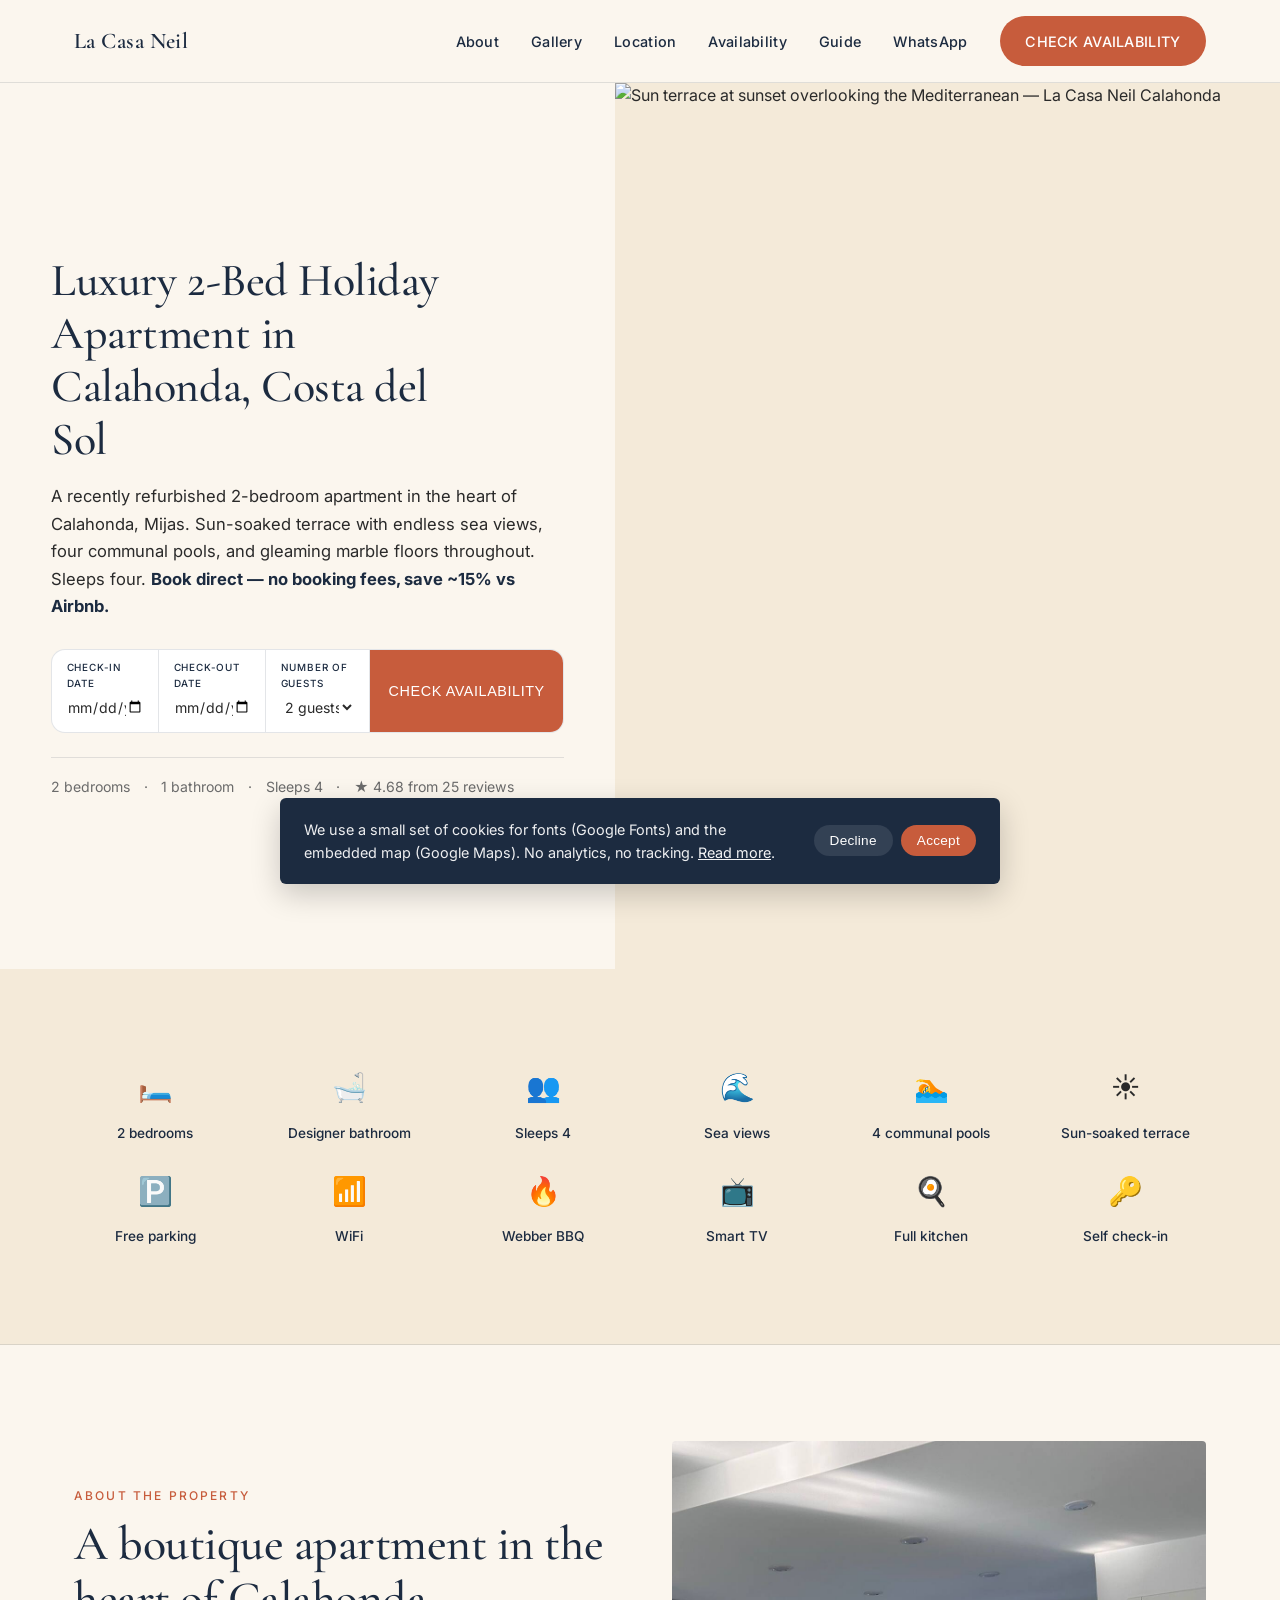
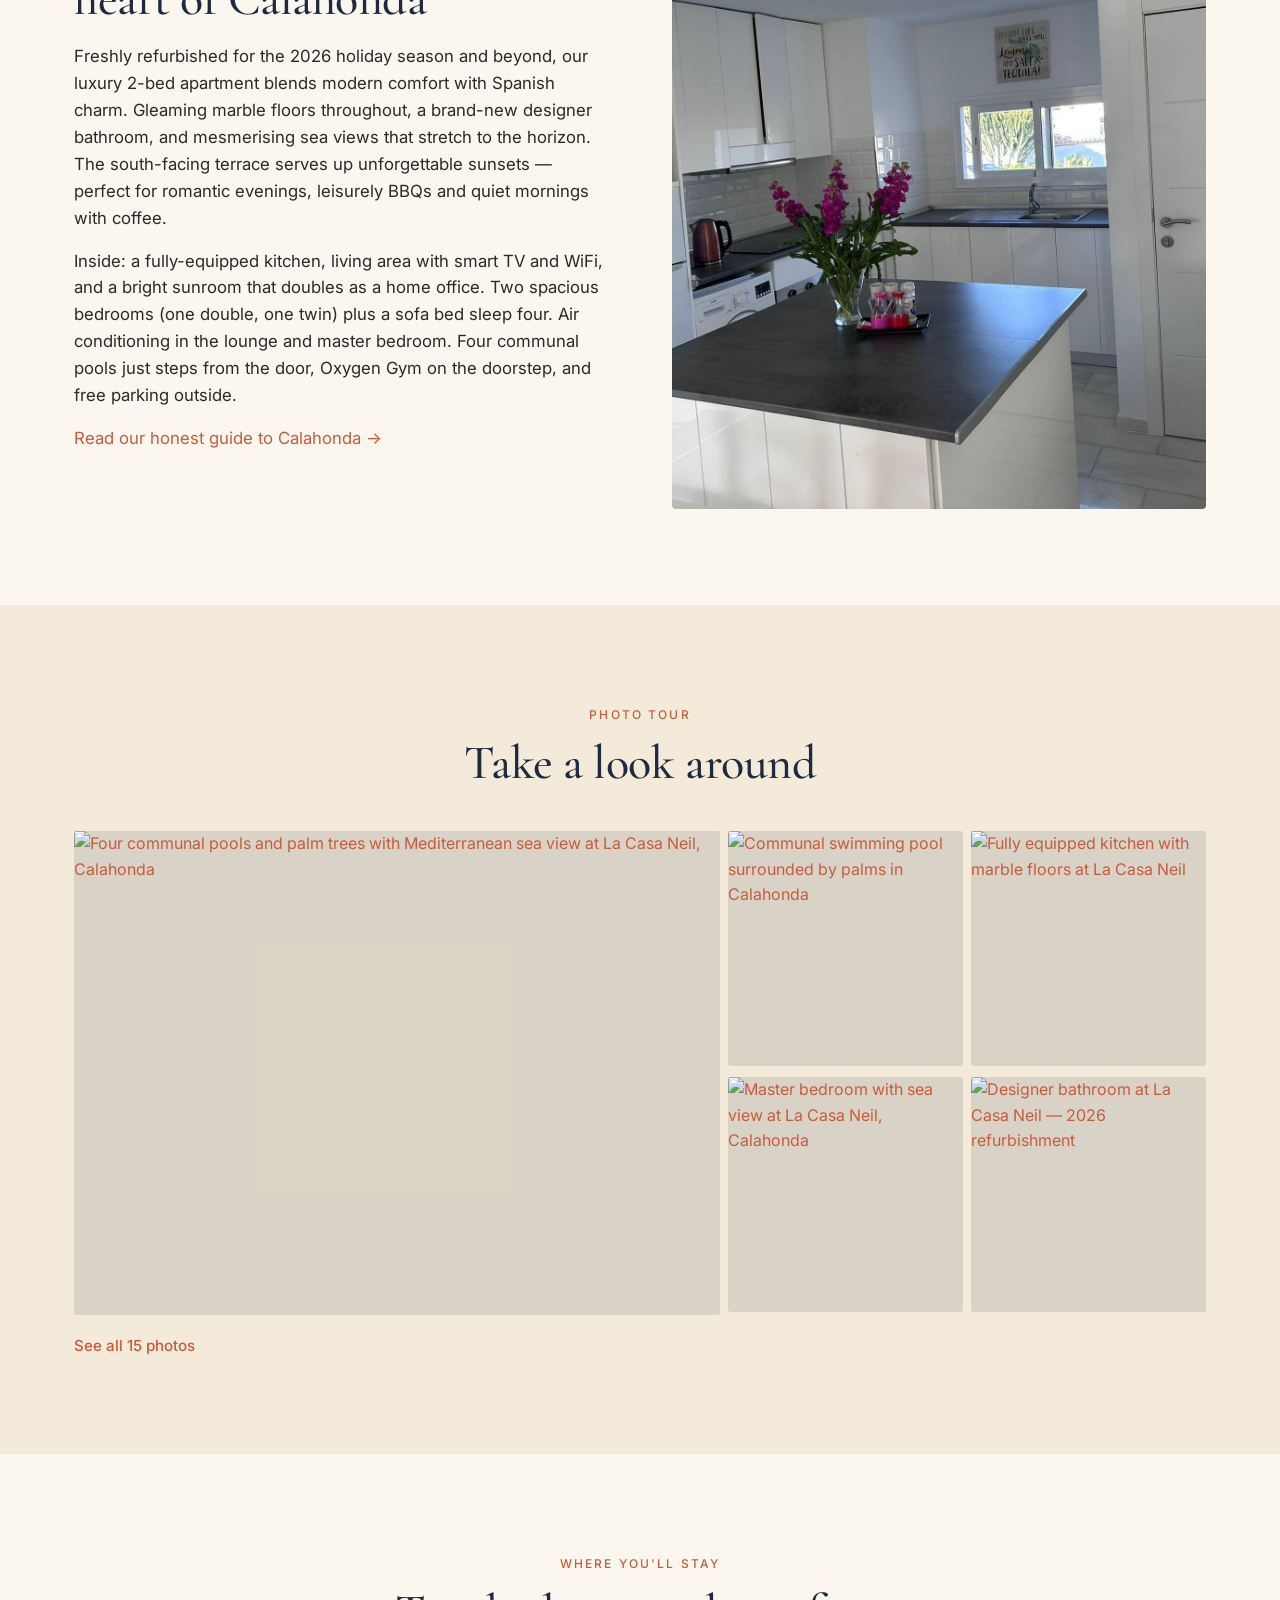
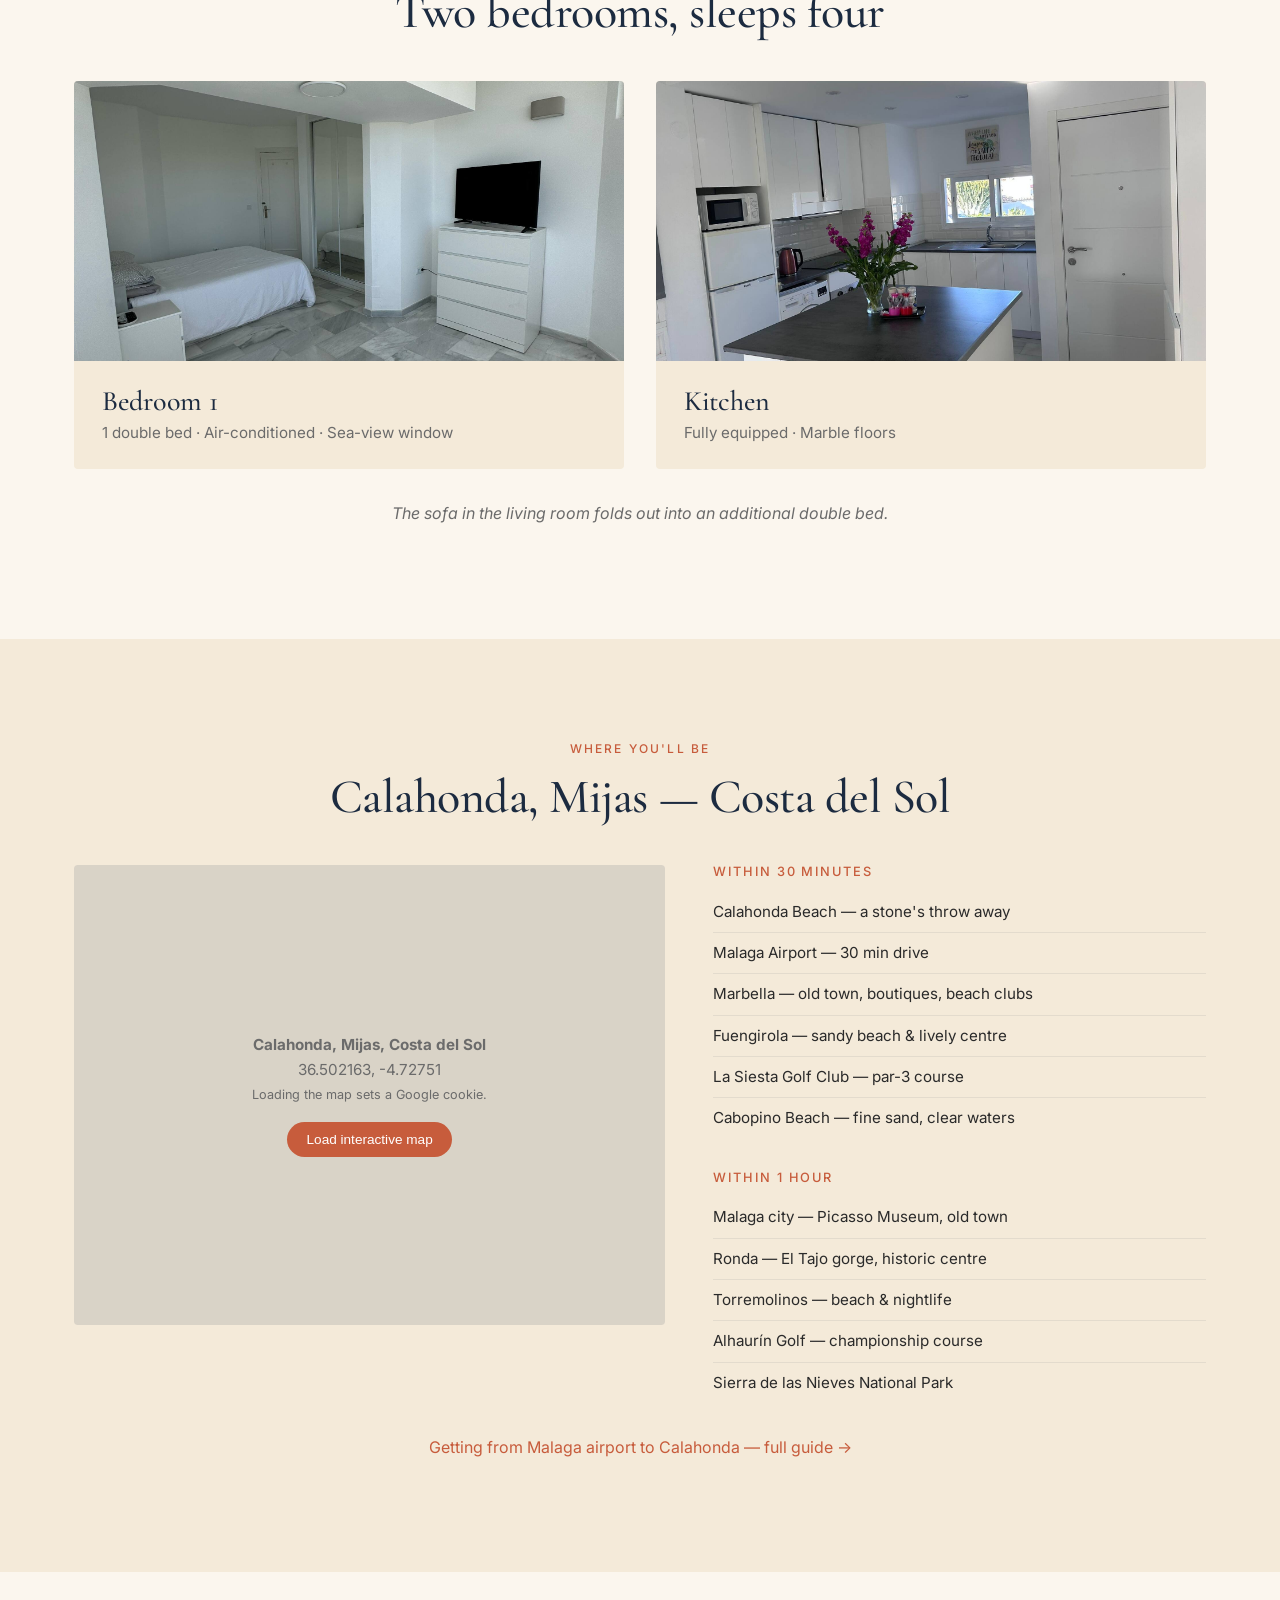
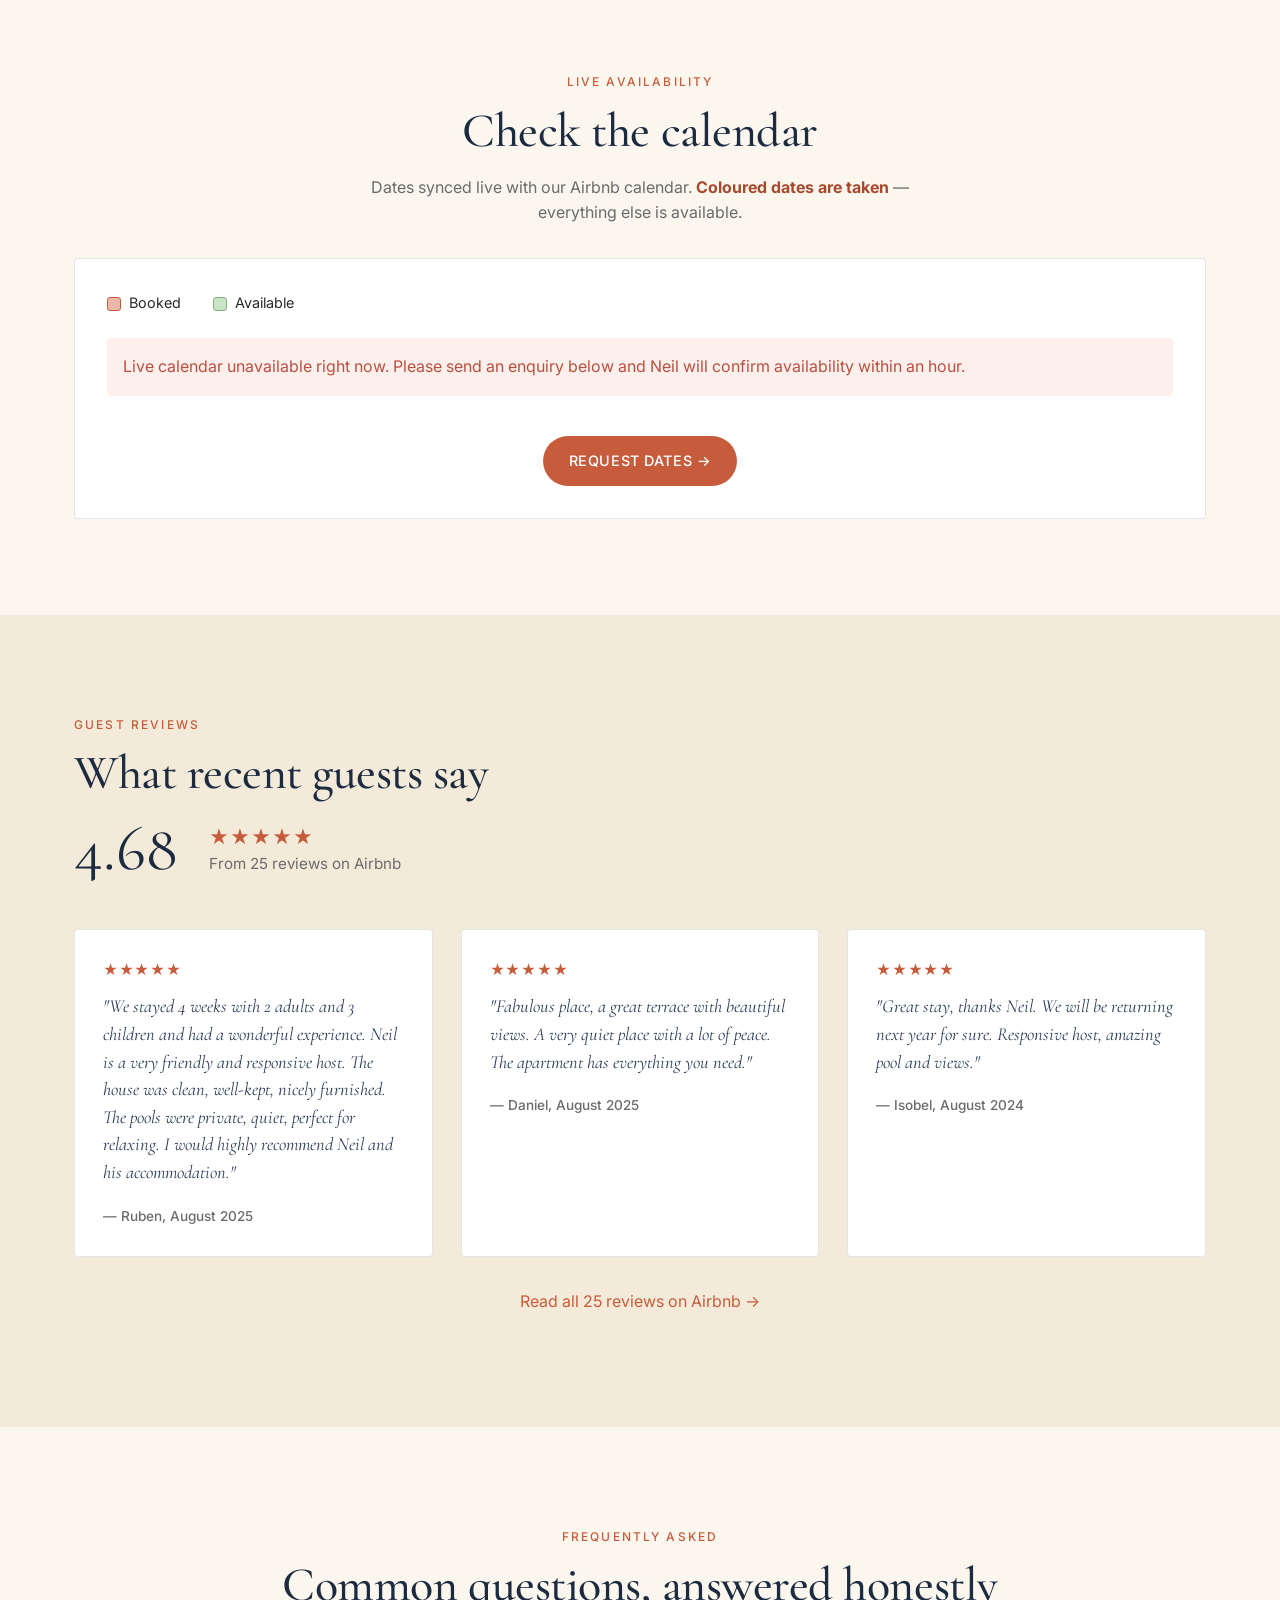
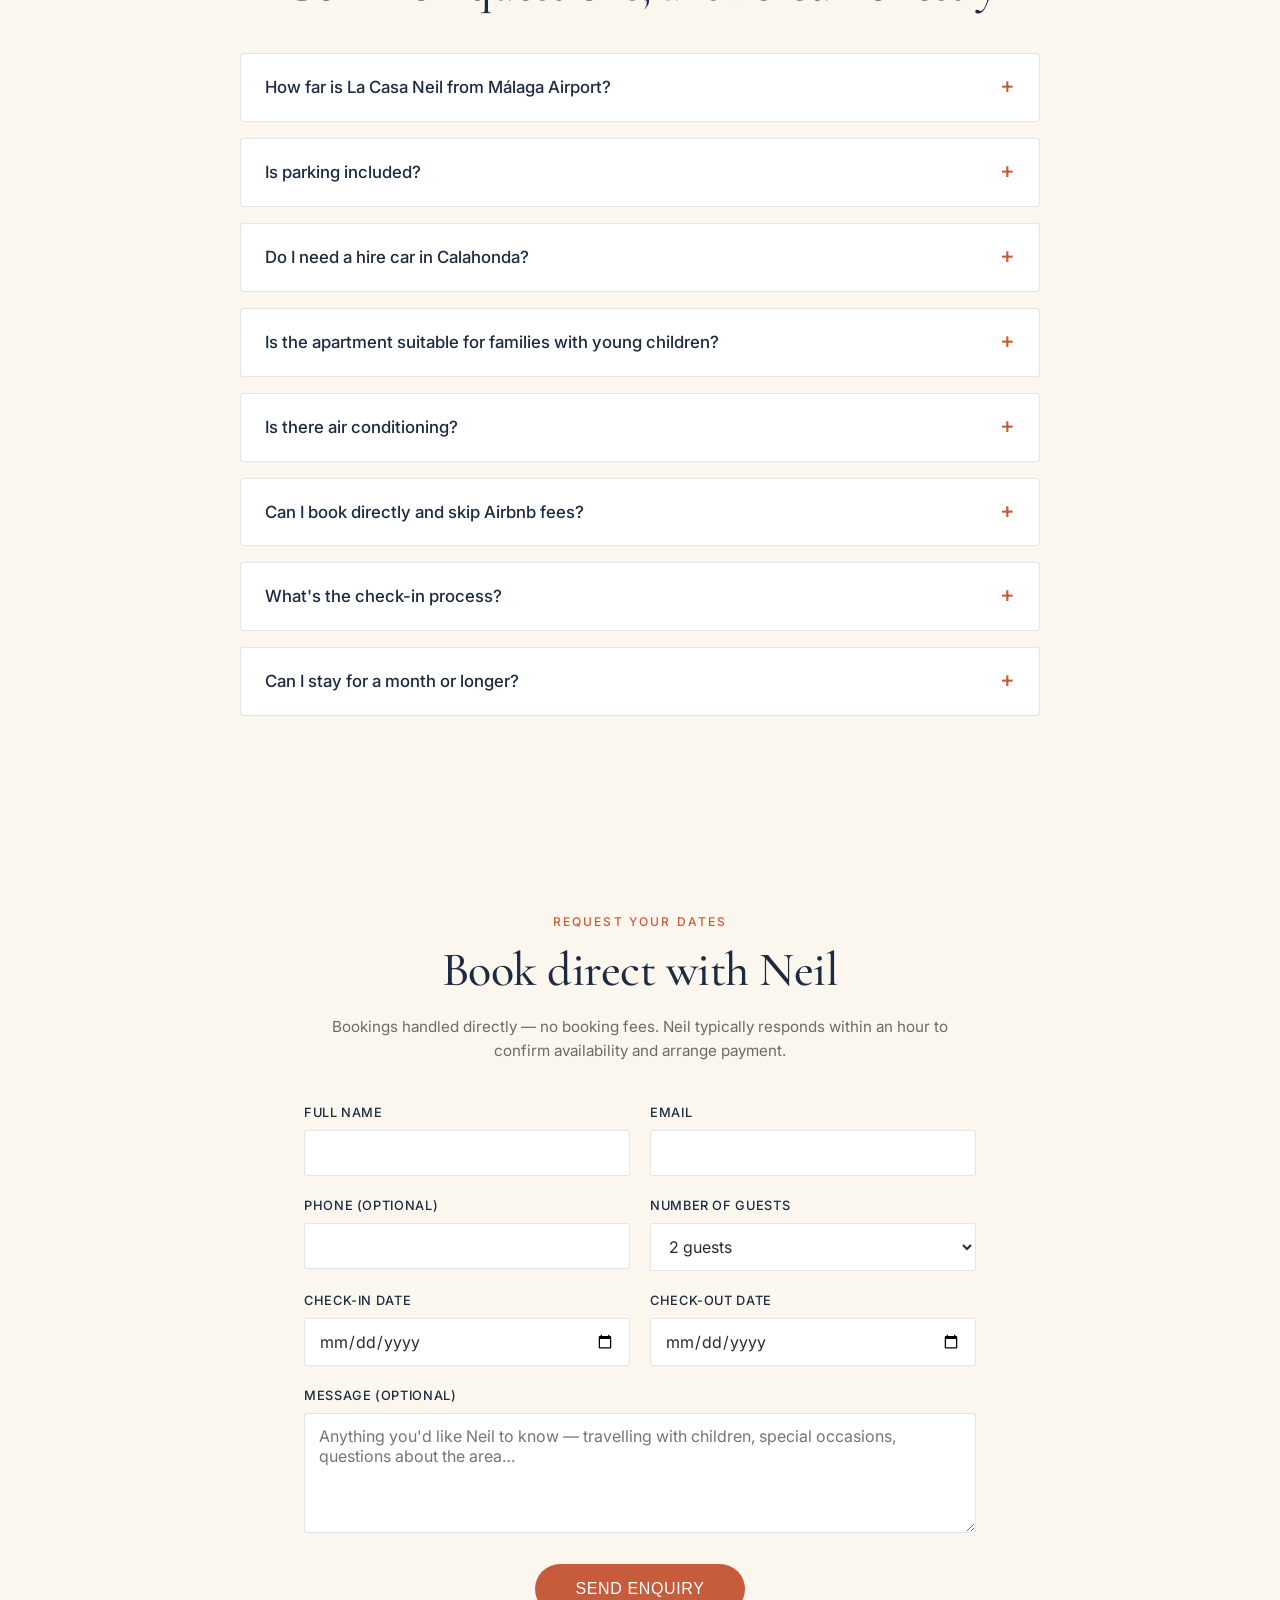
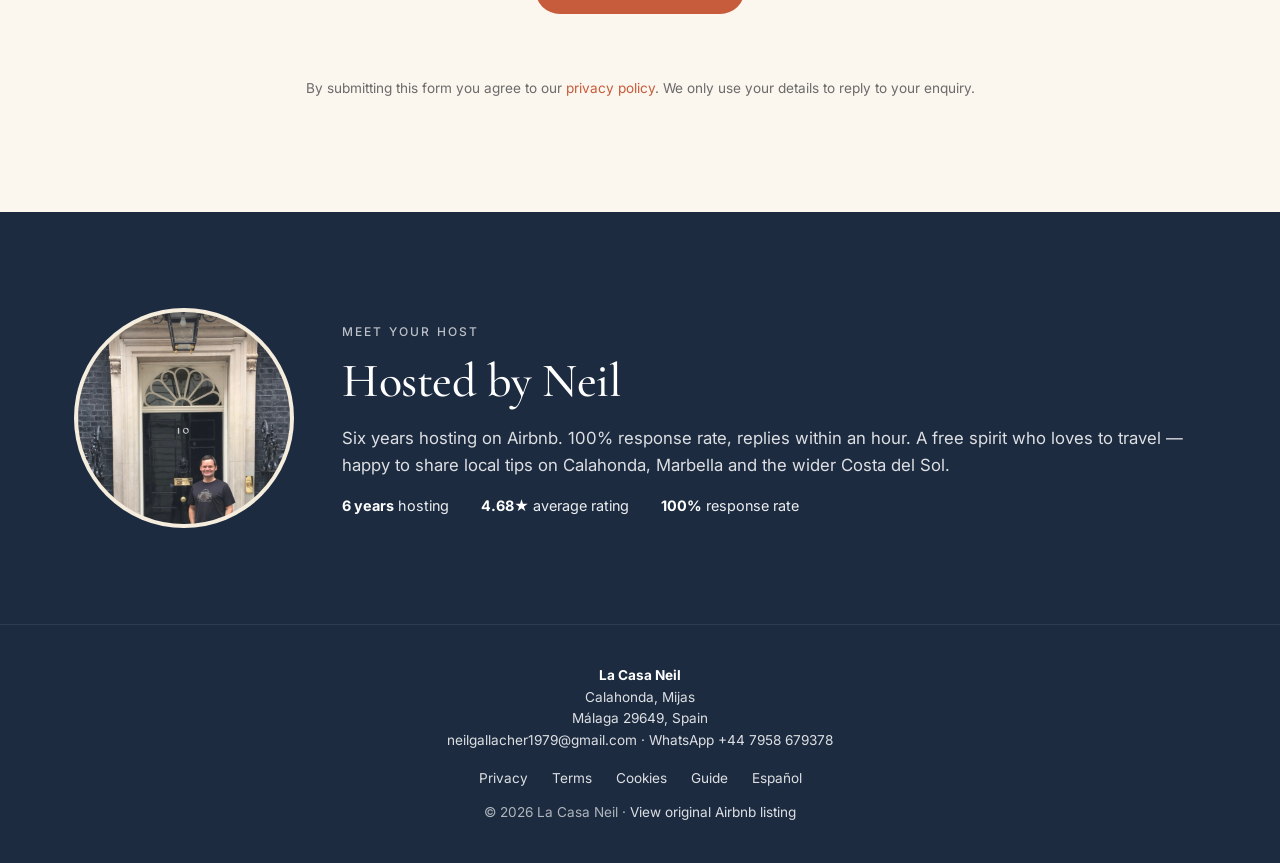
==== commit 175436ca: "Show Kitchen instead of Bedroom 2. Bedroom 1 stays photo-14." ====
--- a/index.html
+++ b/index.html
@@ -346,9 +346,10 @@
         </div>
       </div>
       <div class="room-card">
+        <img src="/images/photo-01.jpg" alt="Fully equipped kitchen with marble floors at La Casa Neil">
         <div class="body">
-          <h3>Bedroom 2</h3>
-          <div class="meta">2 single beds · Cot available</div>
+          <h3>Kitchen</h3>
+          <div class="meta">Fully equipped · Marble floors</div>
         </div>
       </div>
     </div>
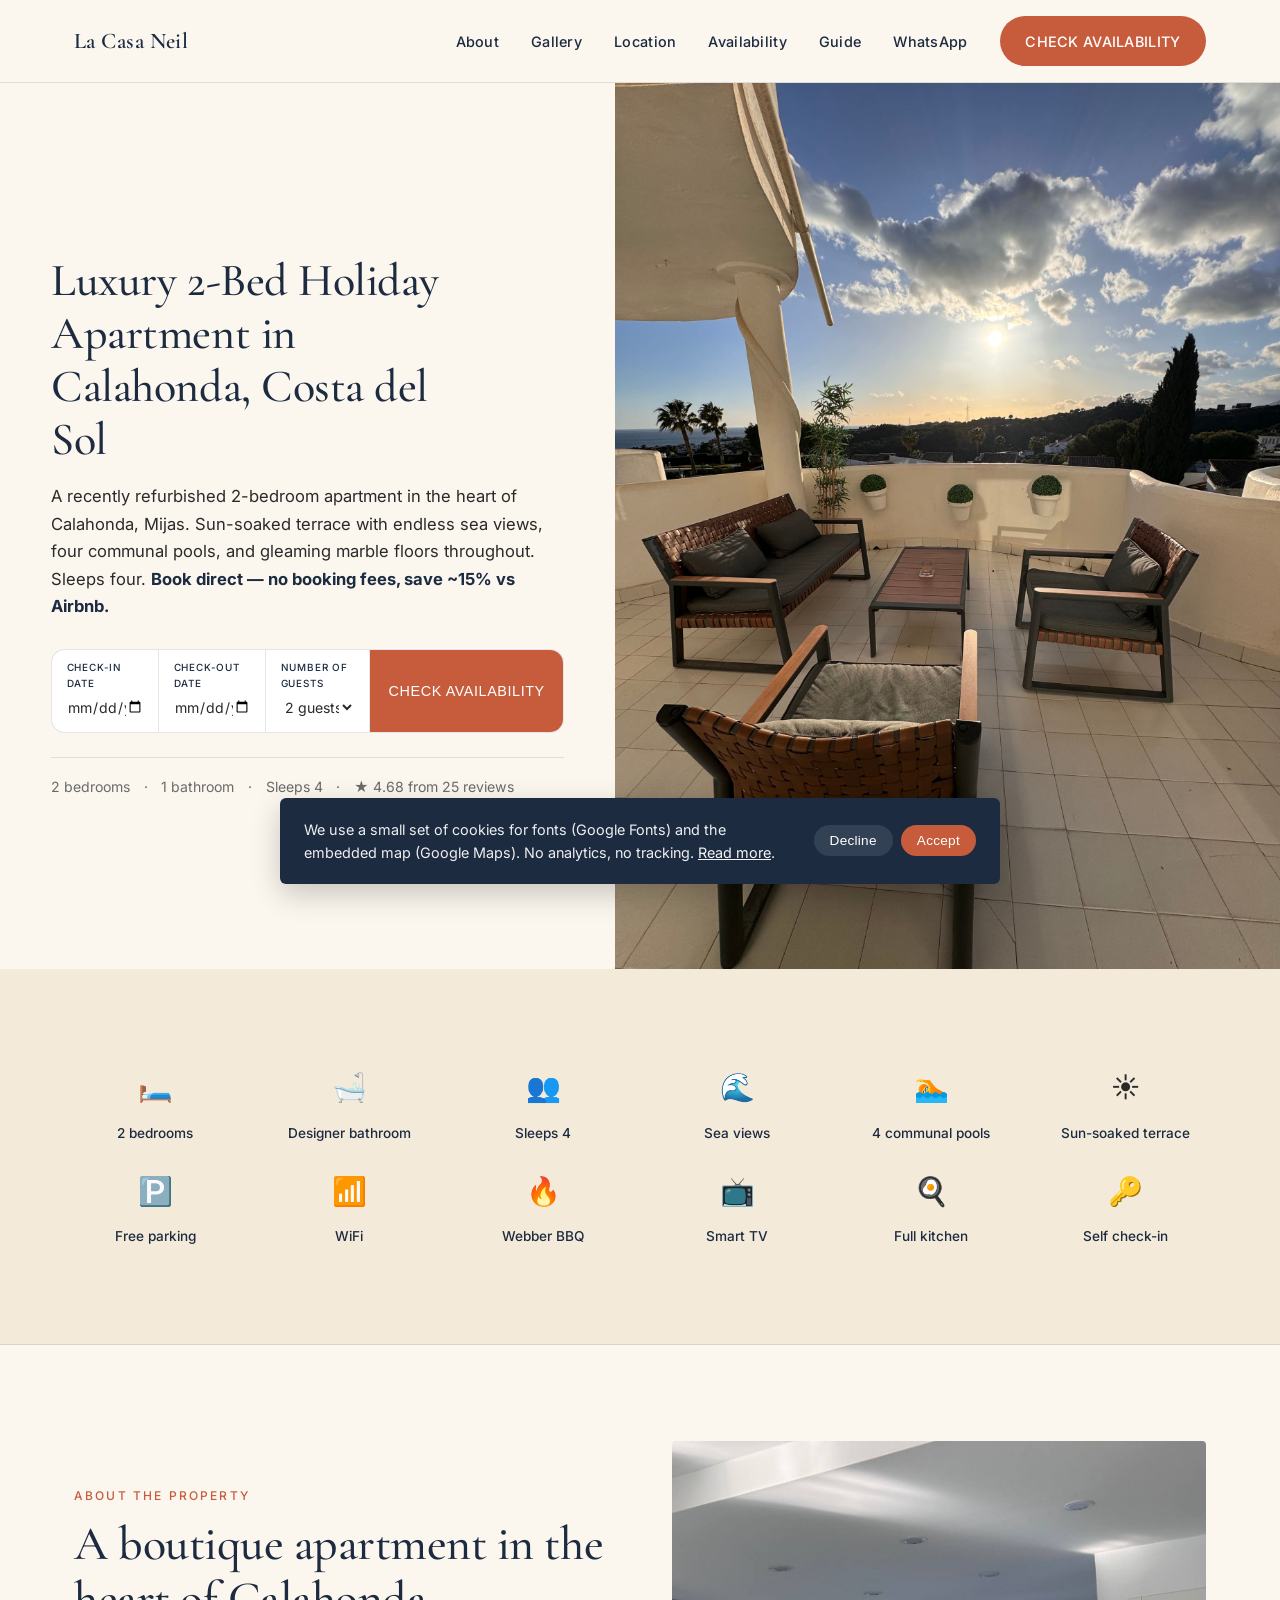
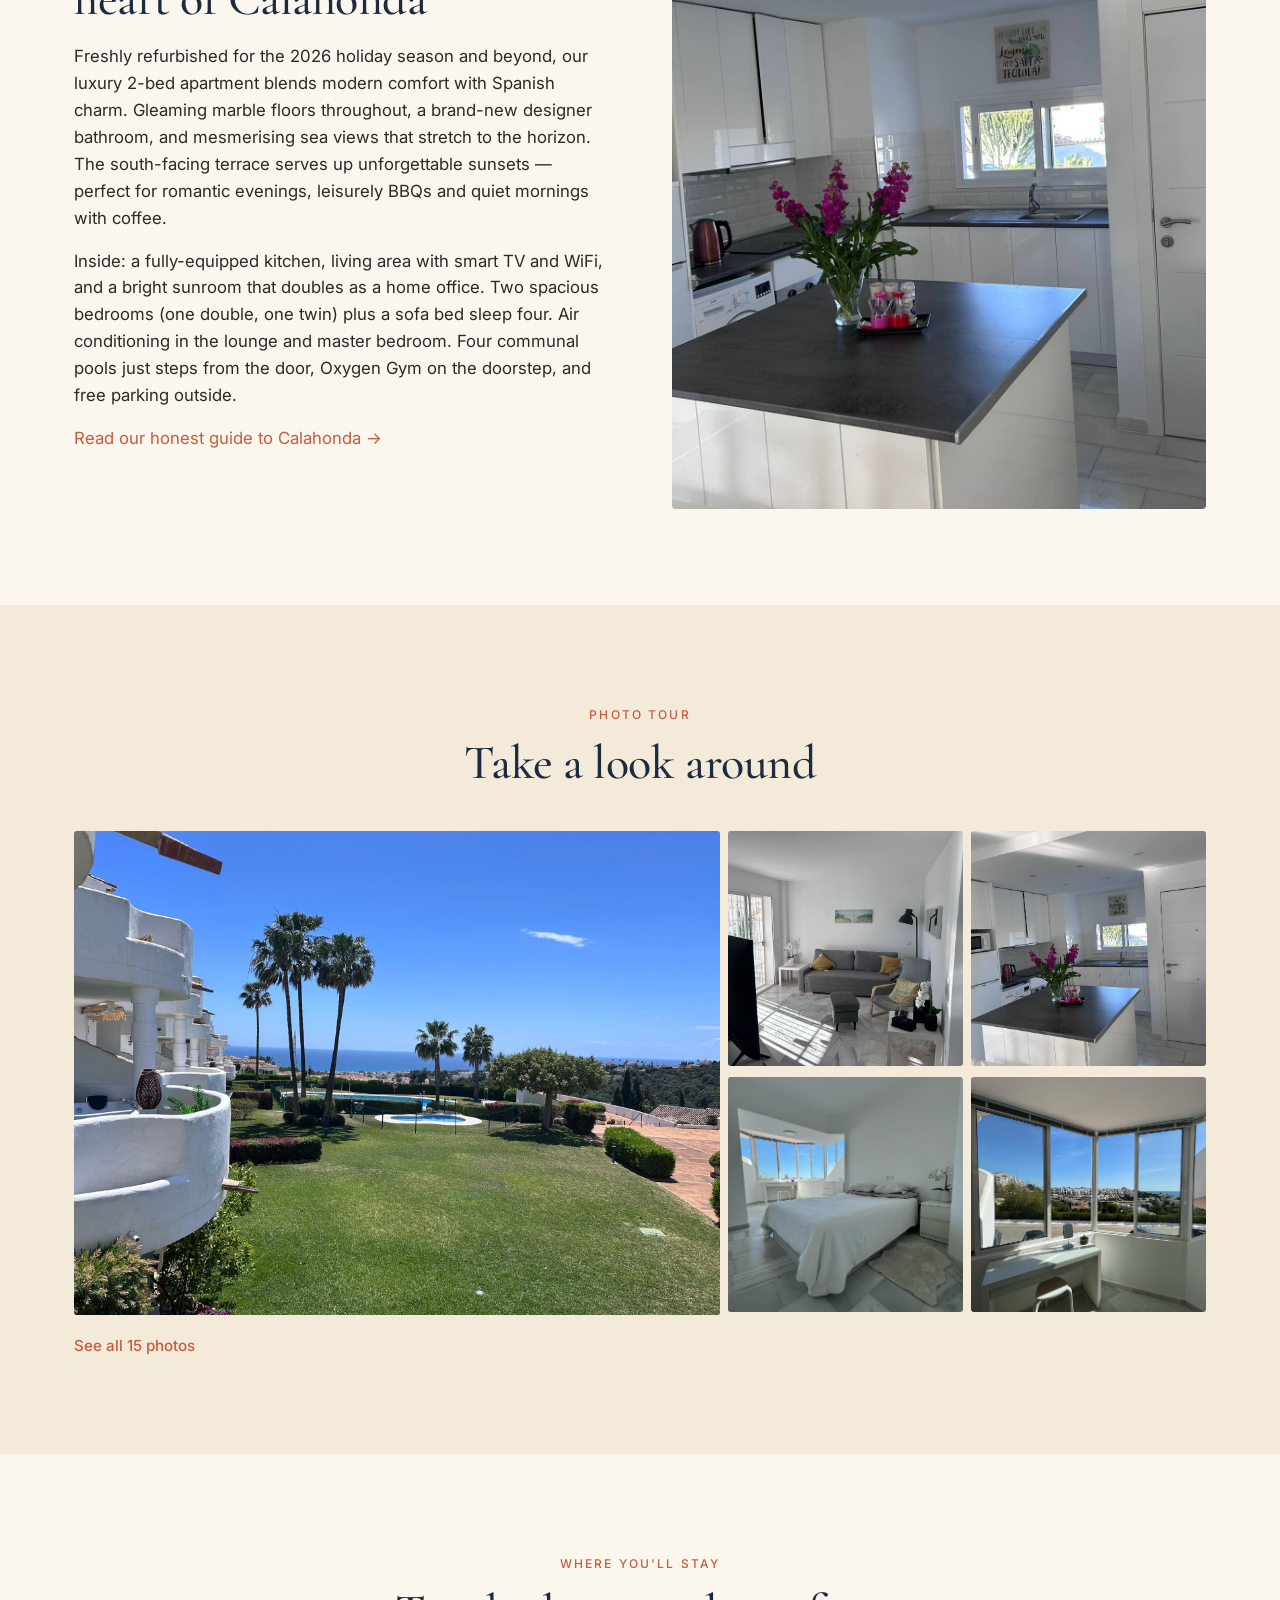
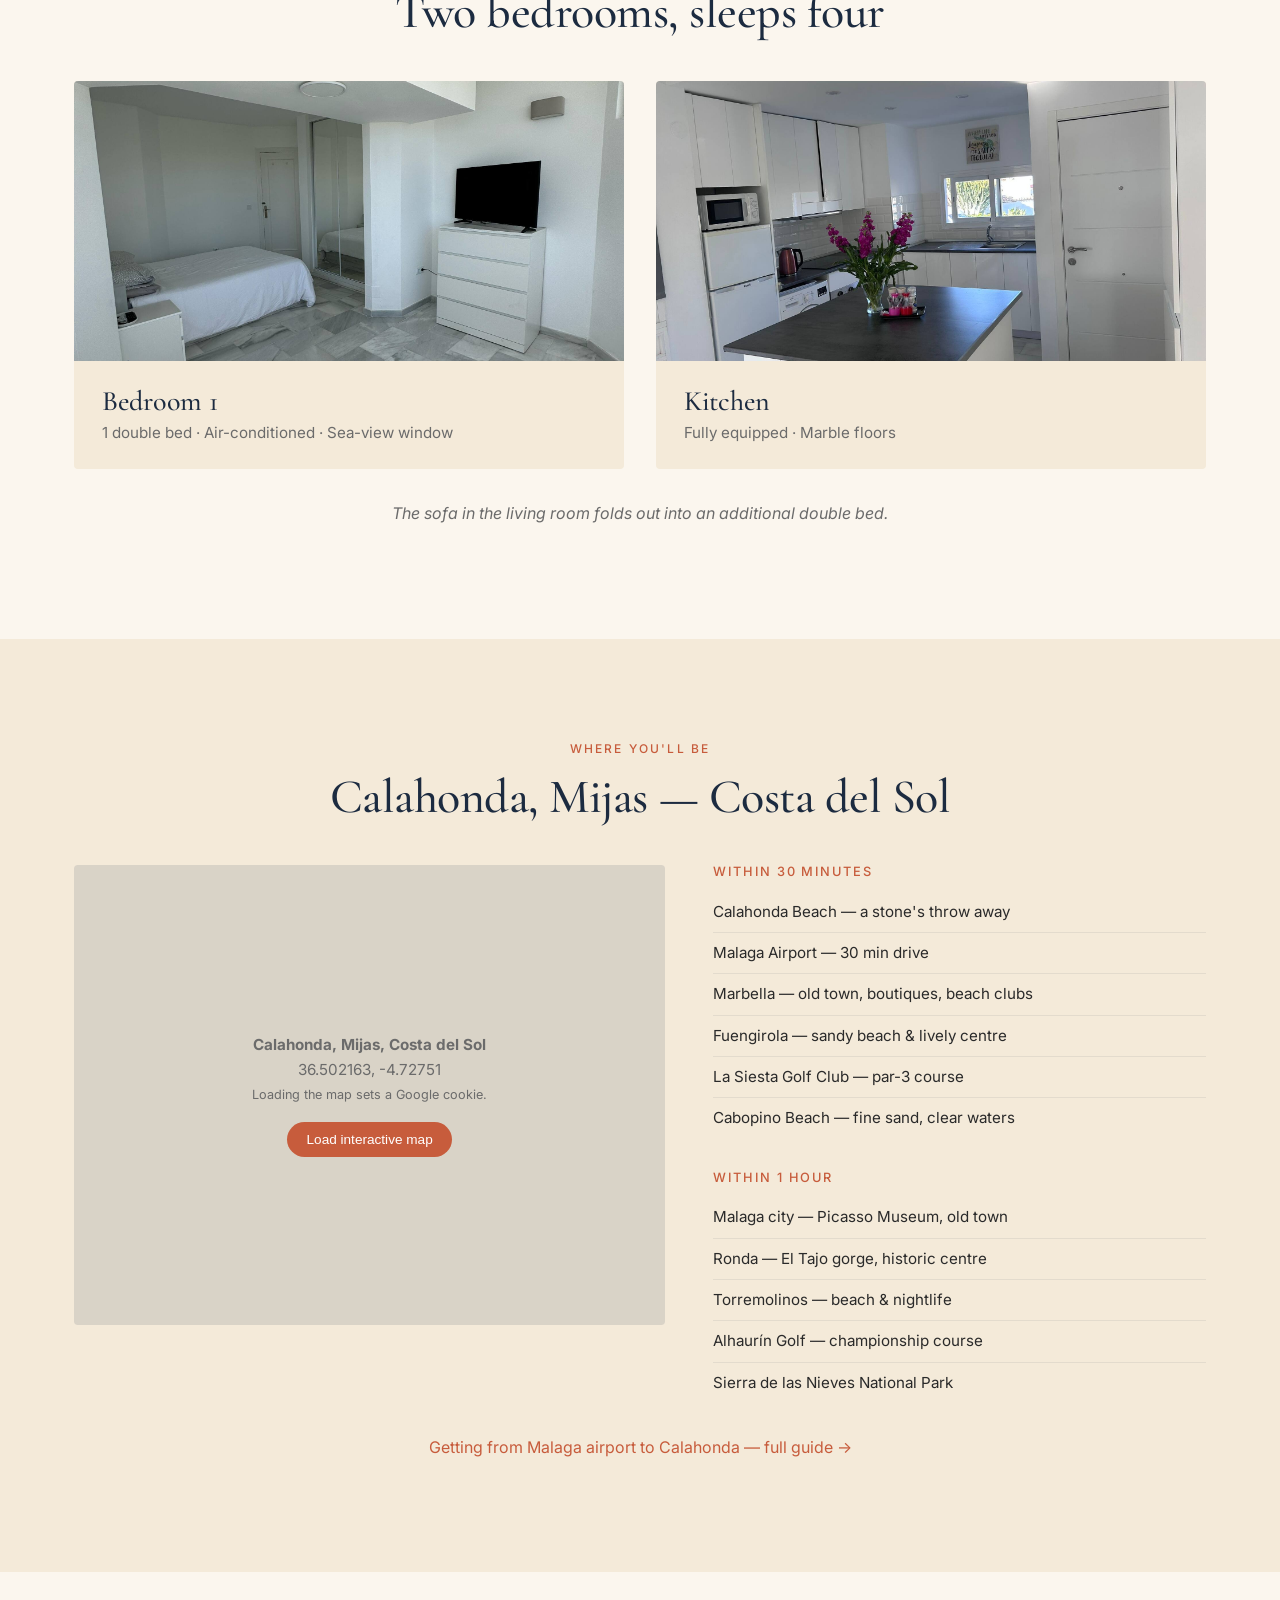
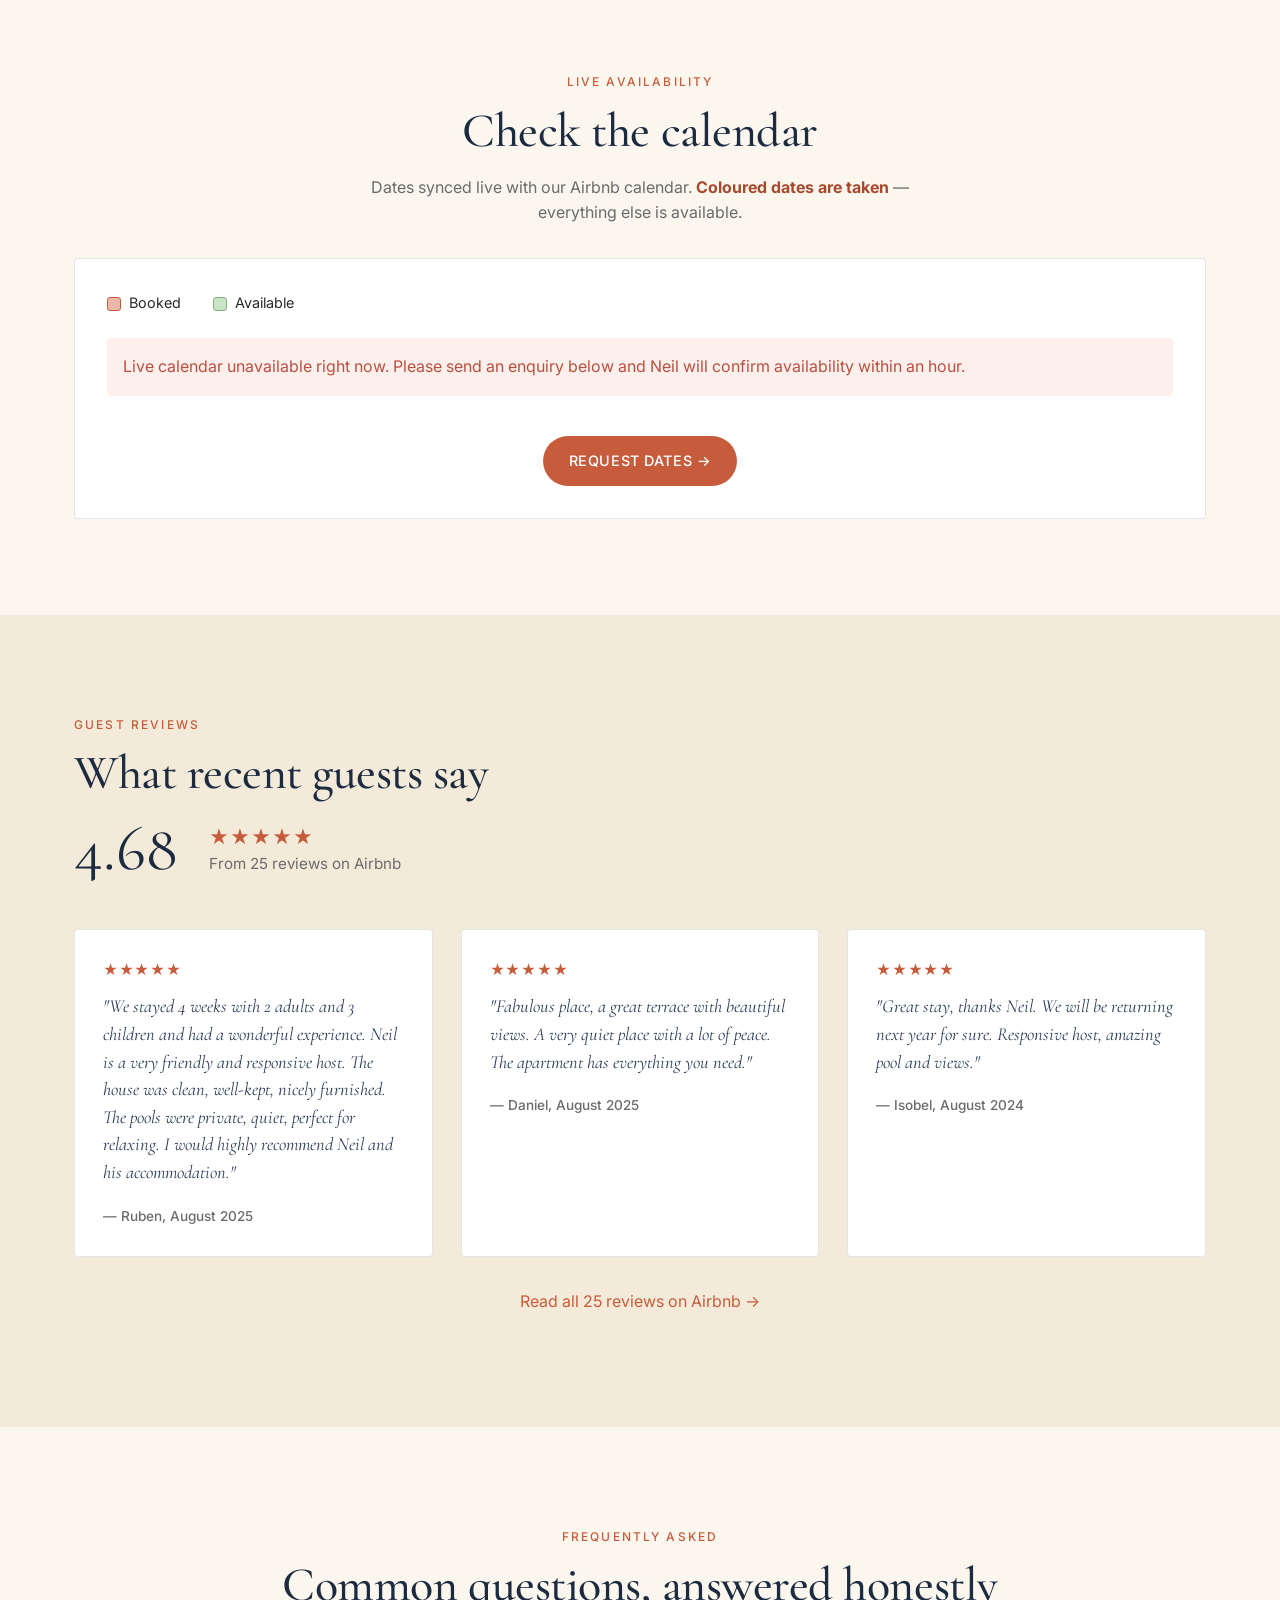
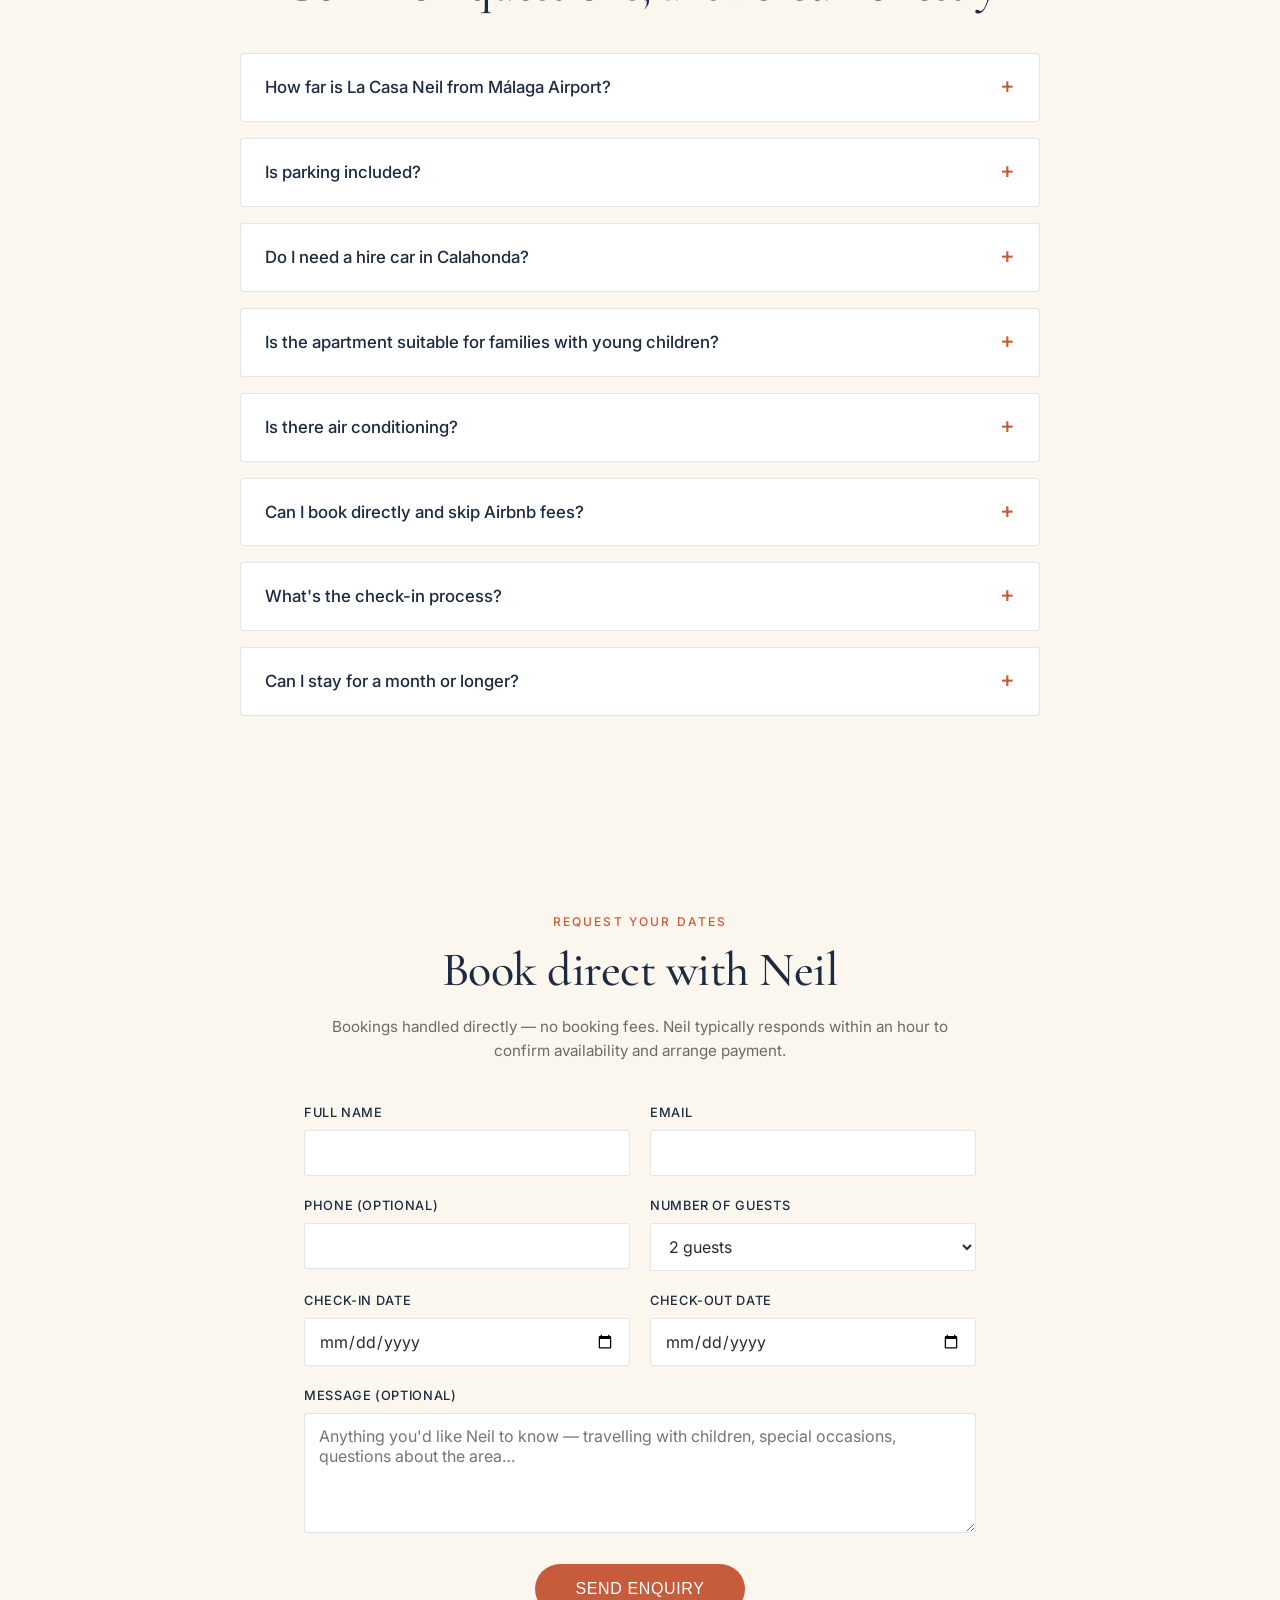
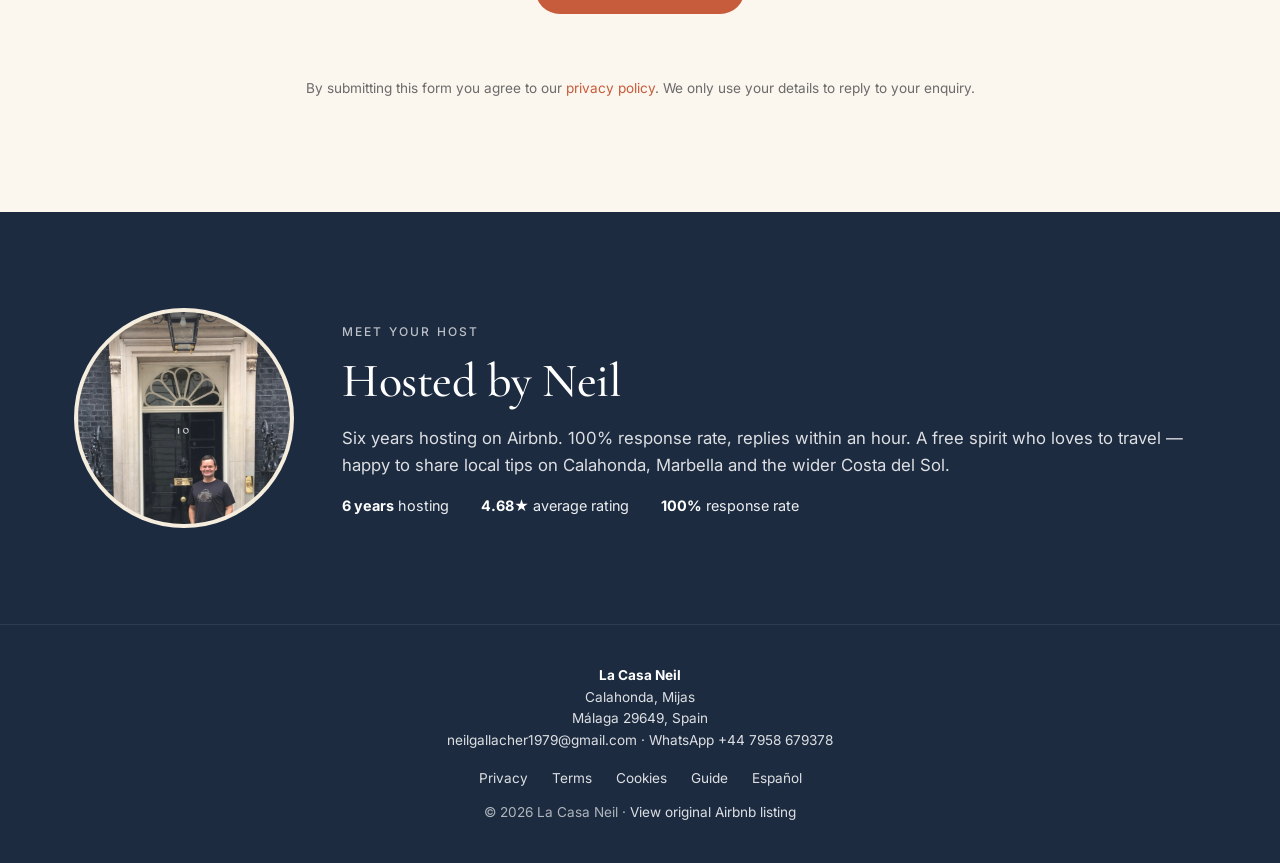
==== commit 77ddb4c3: "Strip broken /images/opt/ sources so mobile loads the original JPEGs." ====
--- a/index.html
+++ b/index.html
@@ -41,9 +41,9 @@
 
 <!-- Favicon (icons need to be added at repo root - see deploy notes) -->
 <link rel="icon" type="image/x-icon" href="/favicon.ico" />
-<link rel="icon" type="image/png" sizes="32x32" href="/favicon-32x32.png" />
-<link rel="icon" type="image/png" sizes="16x16" href="/favicon-16x16.png" />
-<link rel="apple-touch-icon" sizes="180x180" href="/apple-touch-icon.png" />
+<link rel="icon" type="image/png" href="/favicon-32x32.png" />
+<link rel="icon" type="image/png" href="/favicon-16x16.png" />
+<link rel="apple-touch-icon" href="/apple-touch-icon.png" />
 <link rel="manifest" href="/site.webmanifest" />
 <meta name="theme-color" content="#1c2b40" />
 
@@ -229,10 +229,7 @@
     </div>
   </div>
   <div class="hero-photo">
-    <picture>
-      <source type="image/webp" srcset="/images/opt/photo-02.webp">
-      <img src="/images/photo-02.jpg" srcset="/images/opt/photo-02.jpg 1200w, /images/photo-02.jpg 1920w" sizes="(max-width: 800px) 100vw, 50vw" alt="Sun terrace at sunset overlooking the Mediterranean — La Casa Neil Calahonda" width="1920" height="2560" fetchpriority="high">
-    </picture>
+    <img src="/images/photo-02.jpg" alt="Sun terrace at sunset overlooking the Mediterranean — La Casa Neil Calahonda" width="1920" height="2560" fetchpriority="high">
   </div>
 </section>
 
@@ -278,35 +275,20 @@
     </div>
     <div class="gallery-mosaic">
       <a class="mosaic-large" href="/images/hero-pools.jpg" data-gallery-open="0">
-        <picture>
-          <source type="image/webp" srcset="/images/opt/hero-pools.webp">
-          <img src="/images/hero-pools.jpg" srcset="/images/opt/hero-pools.jpg 1400w, /images/hero-pools.jpg 1920w" sizes="(max-width: 800px) 100vw, 58vw" alt="Four communal pools and palm trees with Mediterranean sea view at La Casa Neil, Calahonda" width="1920" height="1440" loading="lazy">
-        </picture>
+        <img src="/images/hero-pools.jpg" alt="Four communal pools and palm trees with Mediterranean sea view at La Casa Neil, Calahonda" width="1920" height="1440" loading="lazy">
       </a>
       <div class="mosaic-smalls">
         <a href="/images/photo-03.jpg" data-gallery-open="3">
-          <picture>
-            <source type="image/webp" srcset="/images/opt/photo-03.webp">
-            <img src="/images/photo-03.jpg" alt="Communal swimming pool surrounded by palms in Calahonda" width="1920" height="1440" loading="lazy">
-          </picture>
+          <img src="/images/photo-03.jpg" alt="Communal swimming pool surrounded by palms in Calahonda" width="1920" height="1440" loading="lazy">
         </a>
         <a href="/images/photo-01.jpg" data-gallery-open="14">
-          <picture>
-            <source type="image/webp" srcset="/images/opt/photo-01.webp">
-            <img src="/images/photo-01.jpg" alt="Fully equipped kitchen with marble floors at La Casa Neil" width="1920" height="1440" loading="lazy">
-          </picture>
+          <img src="/images/photo-01.jpg" alt="Fully equipped kitchen with marble floors at La Casa Neil" width="1920" height="1440" loading="lazy">
         </a>
         <a href="/images/photo-05.jpg" data-gallery-open="5">
-          <picture>
-            <source type="image/webp" srcset="/images/opt/photo-05.webp">
-            <img src="/images/photo-05.jpg" alt="Master bedroom with sea view at La Casa Neil, Calahonda" width="1920" height="2560" loading="lazy">
-          </picture>
+          <img src="/images/photo-05.jpg" alt="Master bedroom with sea view at La Casa Neil, Calahonda" width="1920" height="2560" loading="lazy">
         </a>
         <a href="/images/photo-15.jpg" data-gallery-open="10">
-          <picture>
-            <source type="image/webp" srcset="/images/opt/photo-15.webp">
-            <img src="/images/photo-15.jpg" alt="Designer bathroom at La Casa Neil — 2026 refurbishment" width="1920" height="2560" loading="lazy">
-          </picture>
+          <img src="/images/photo-15.jpg" alt="Designer bathroom at La Casa Neil — 2026 refurbishment" width="1920" height="2560" loading="lazy">
         </a>
       </div>
     </div>
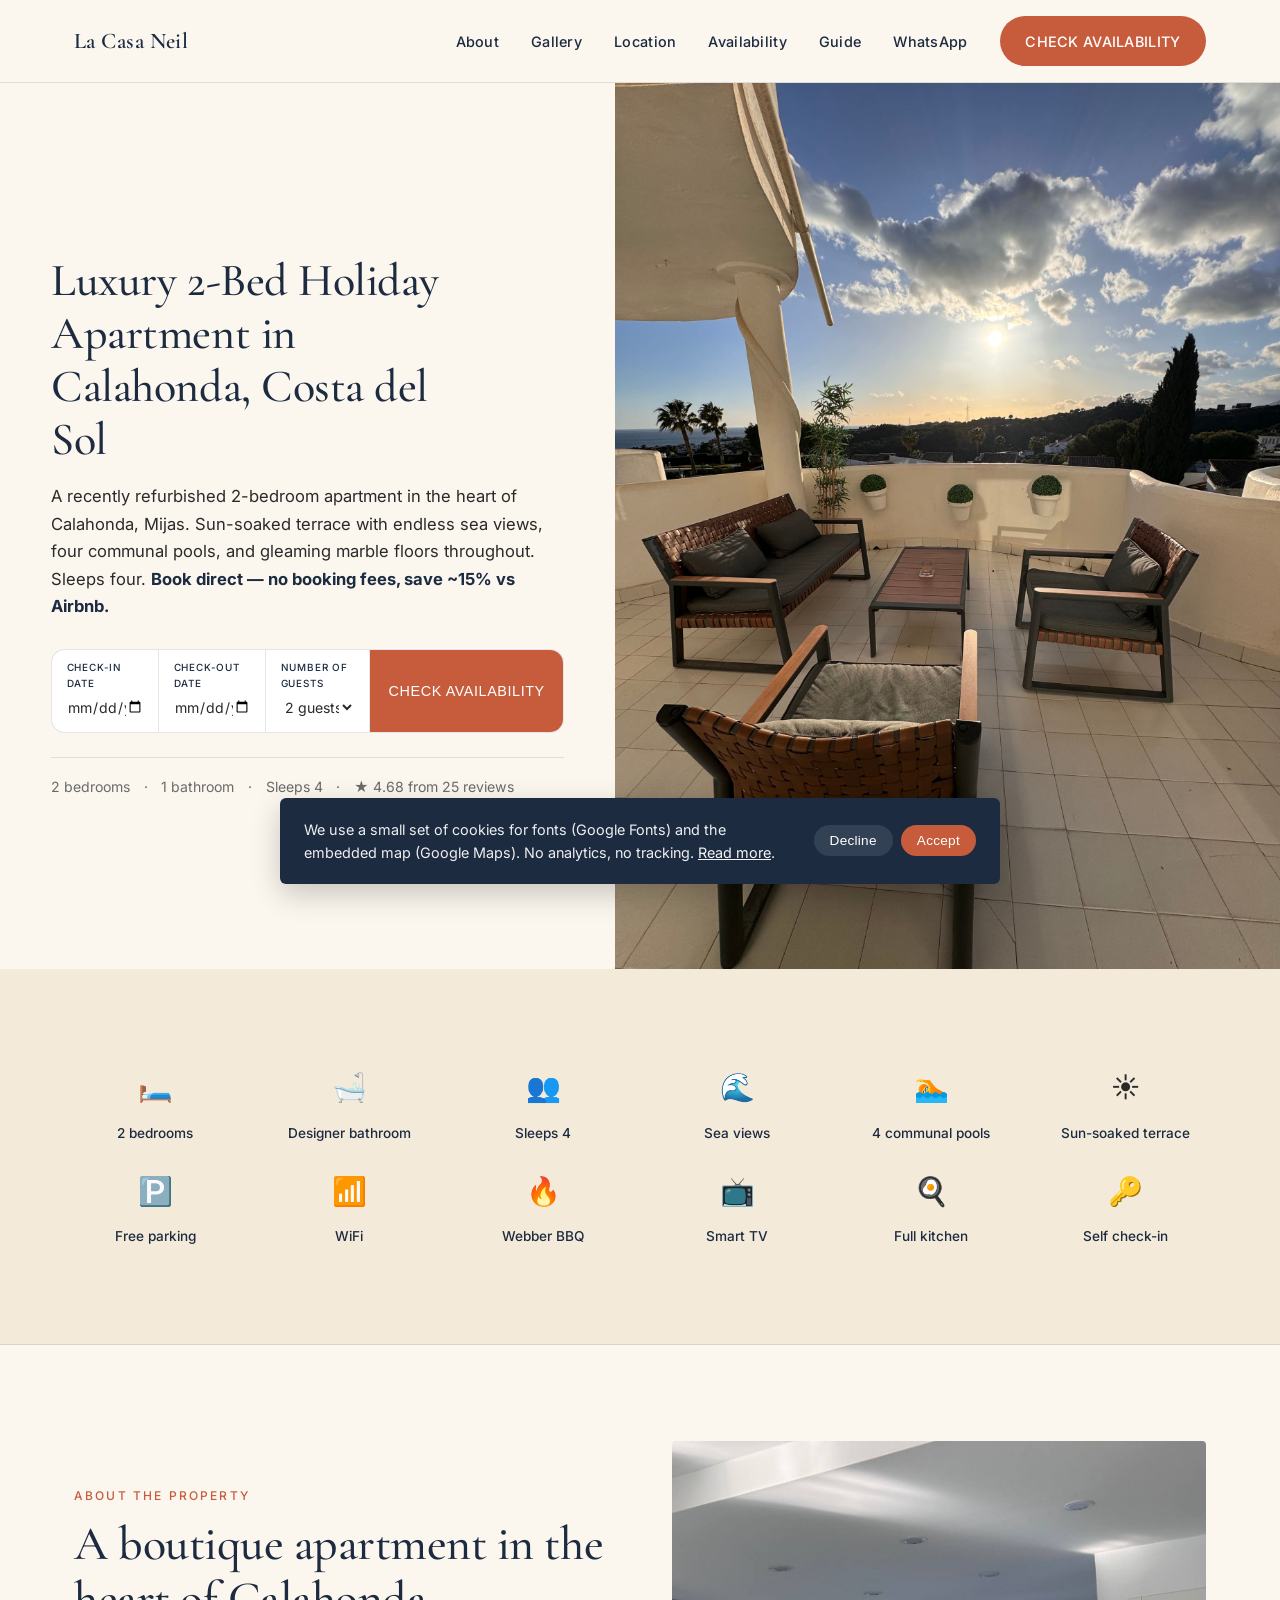
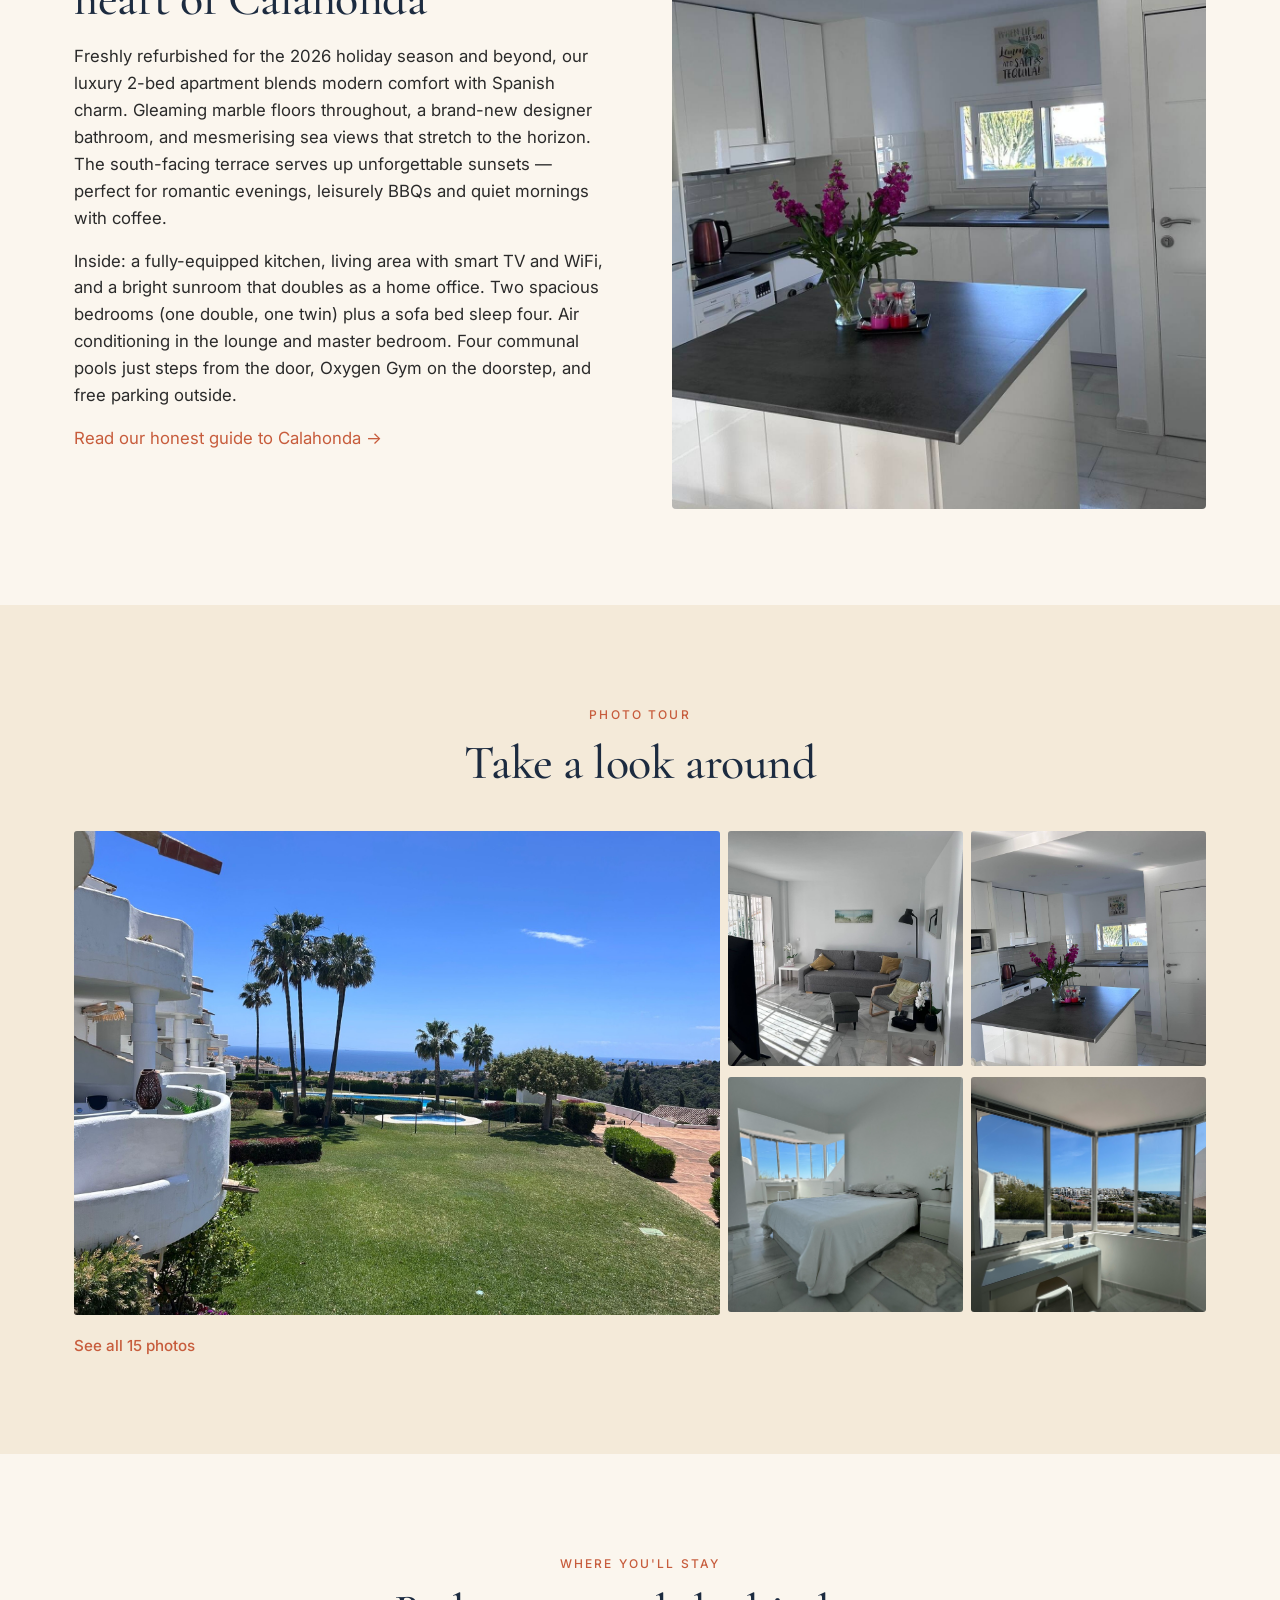
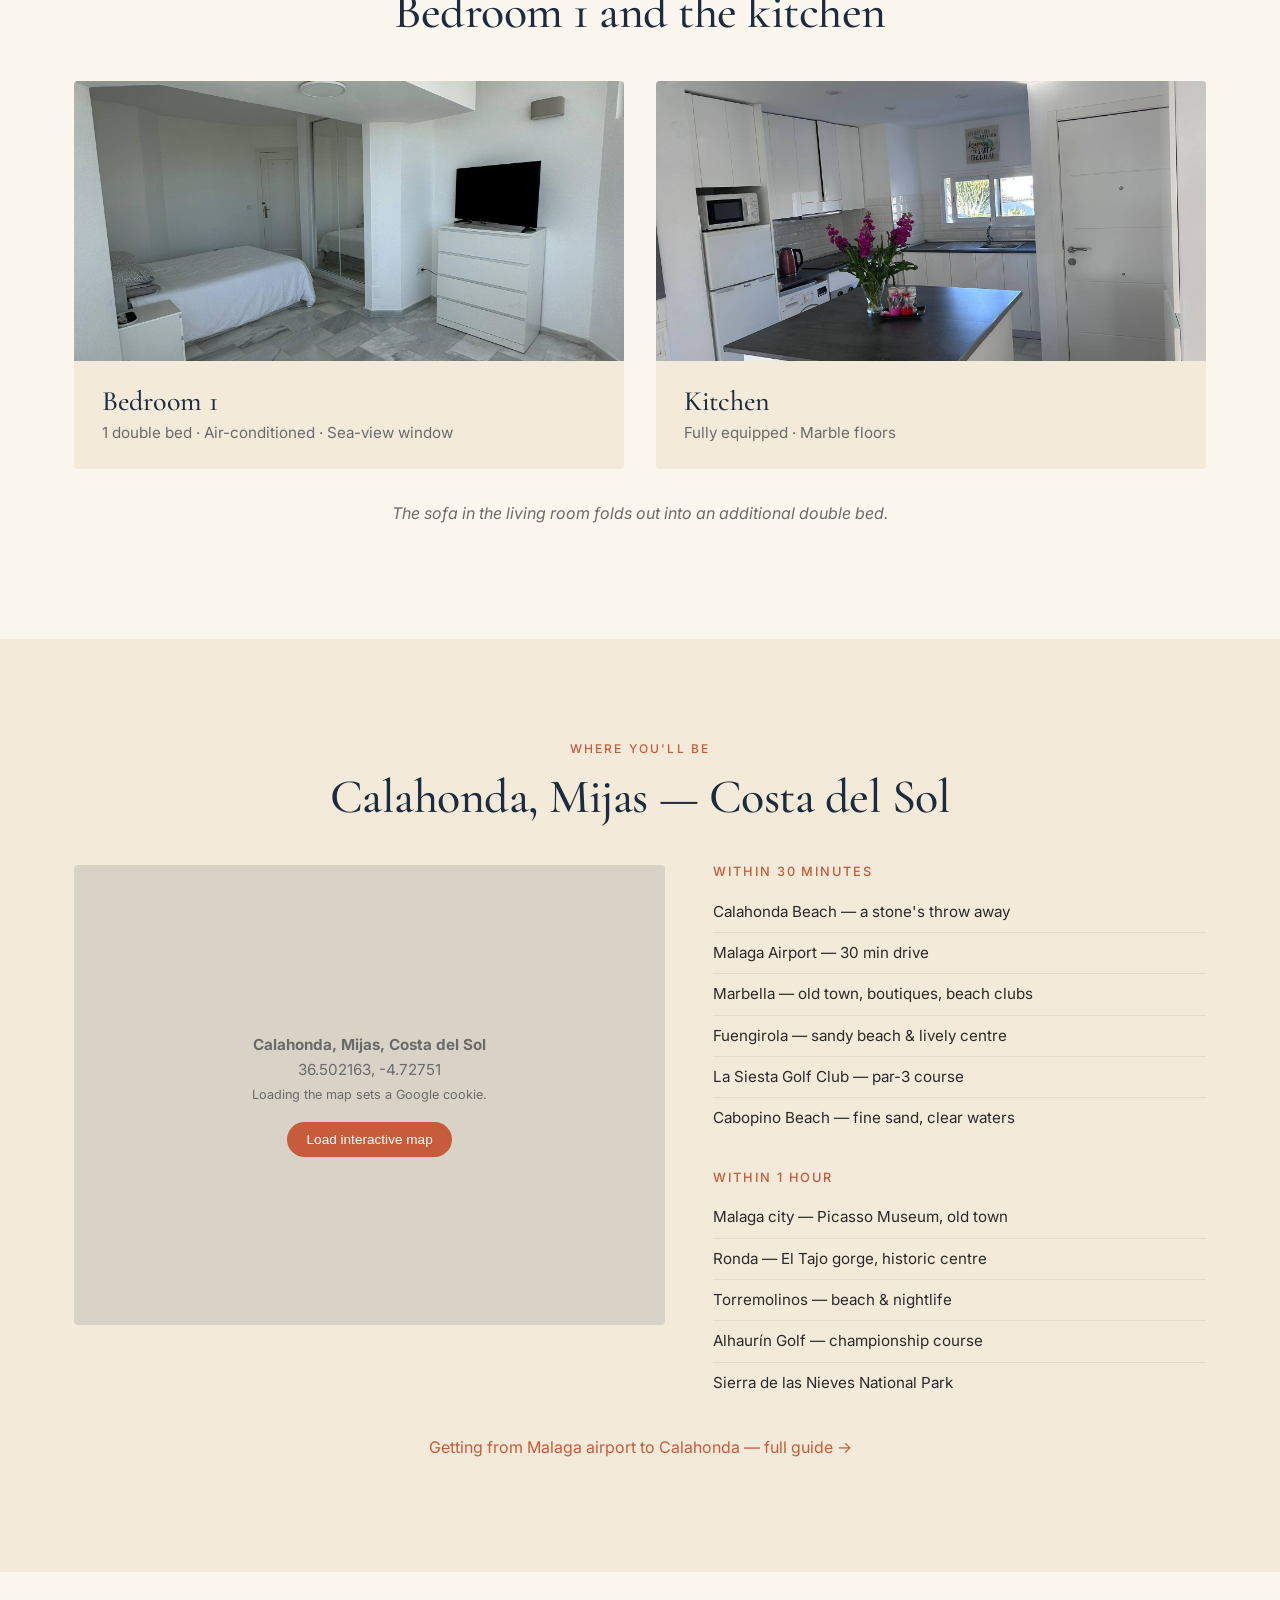
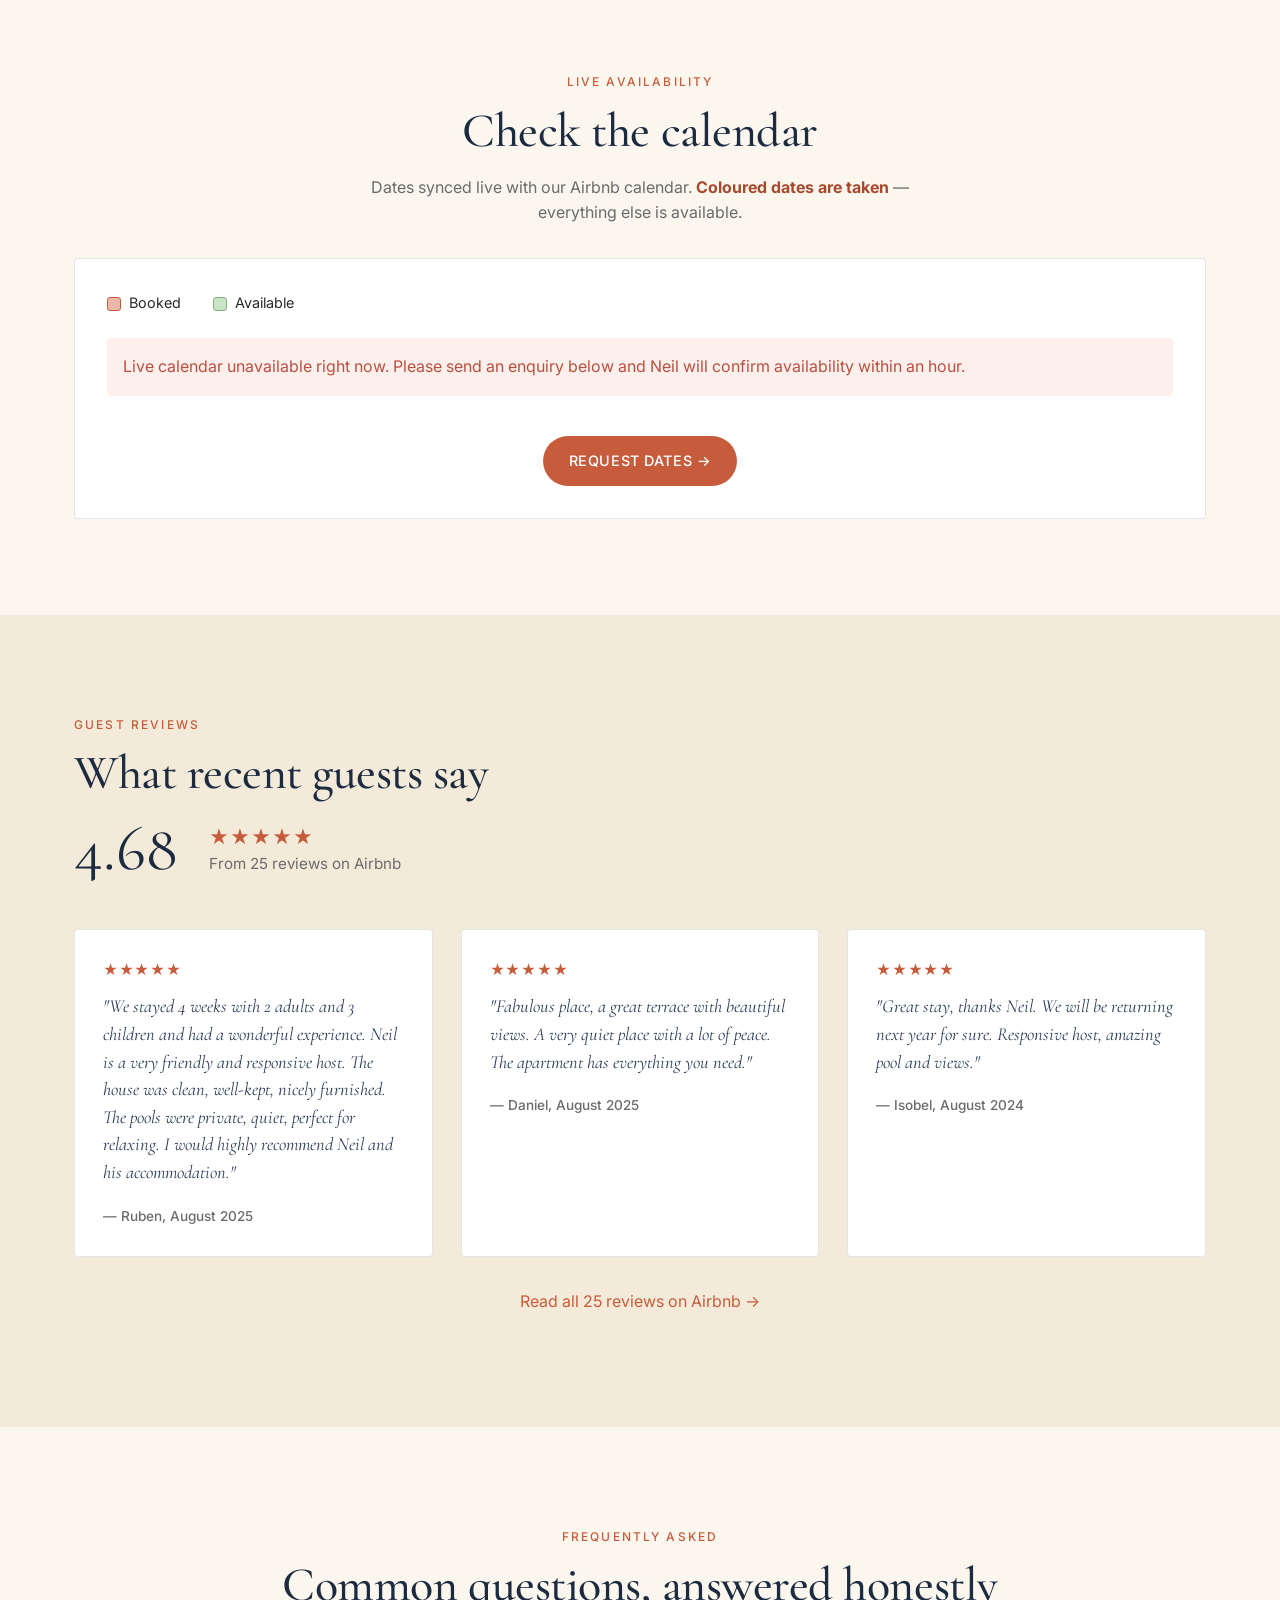
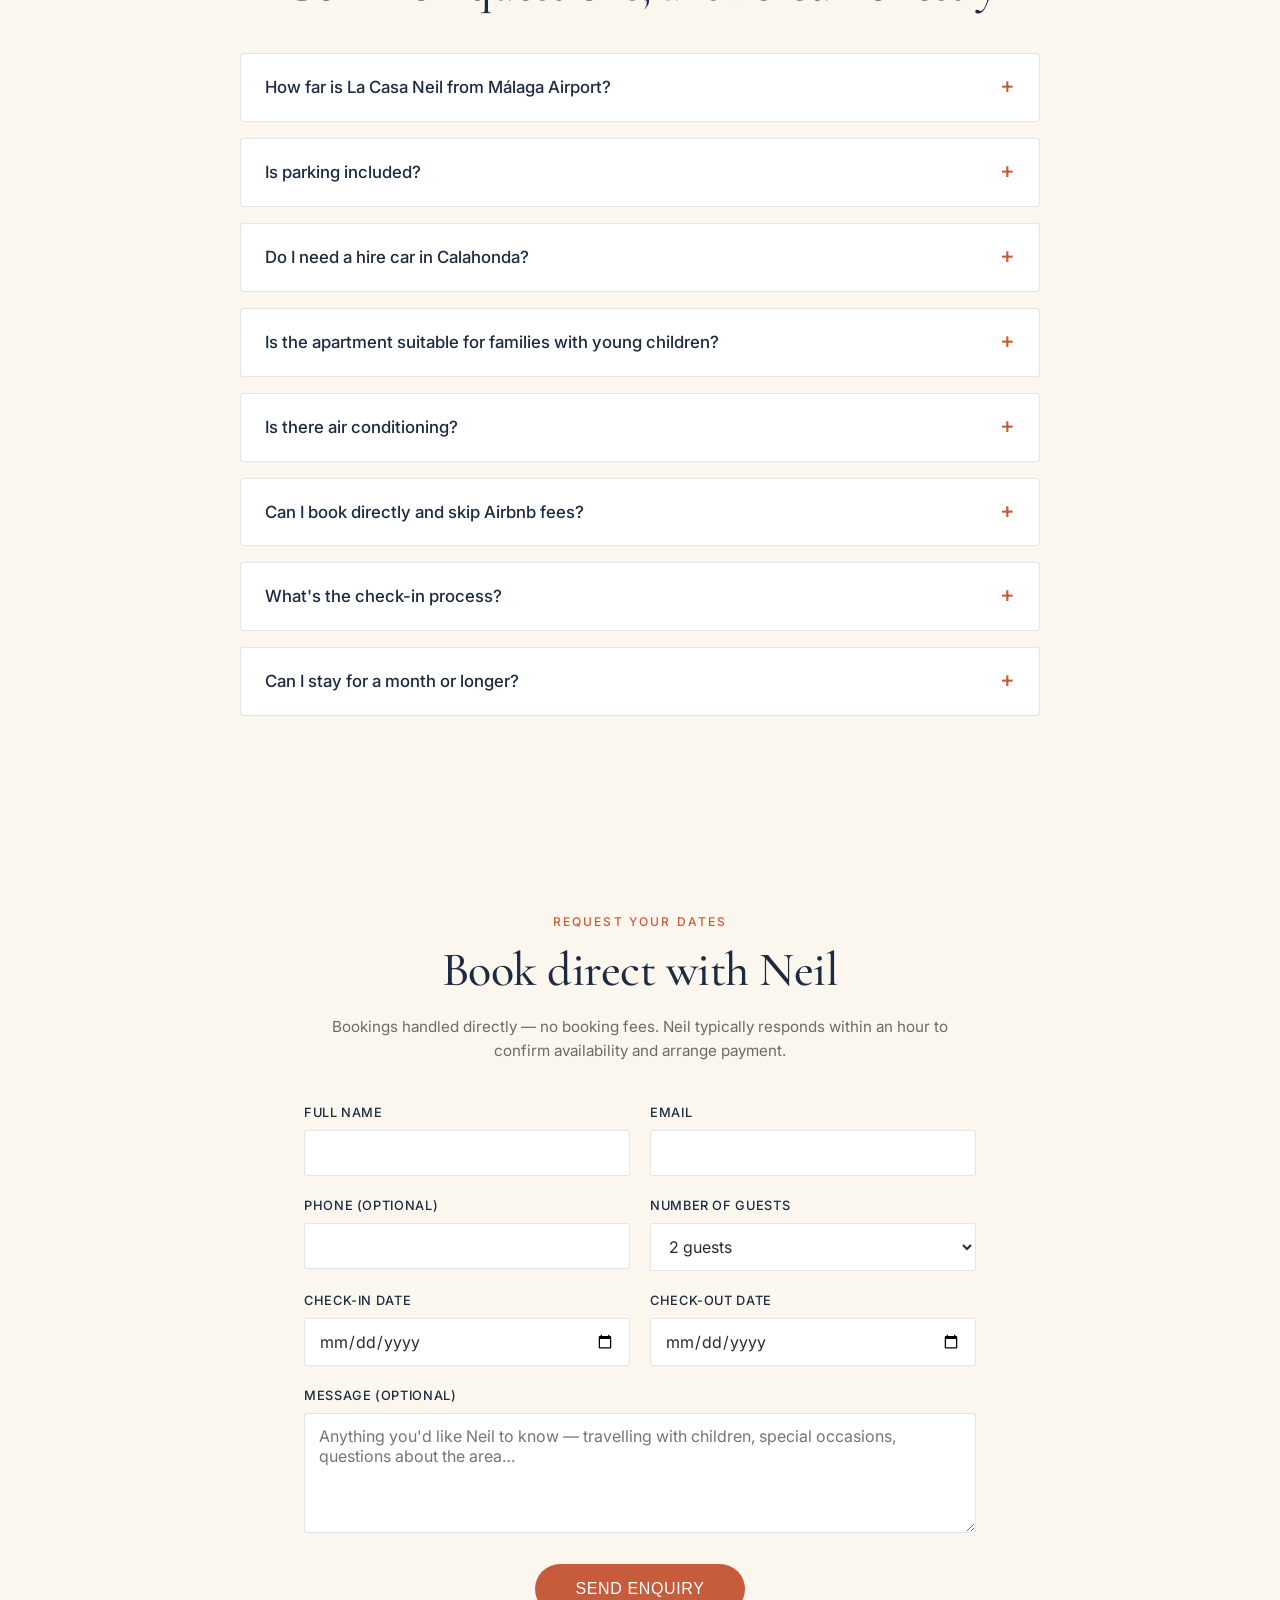
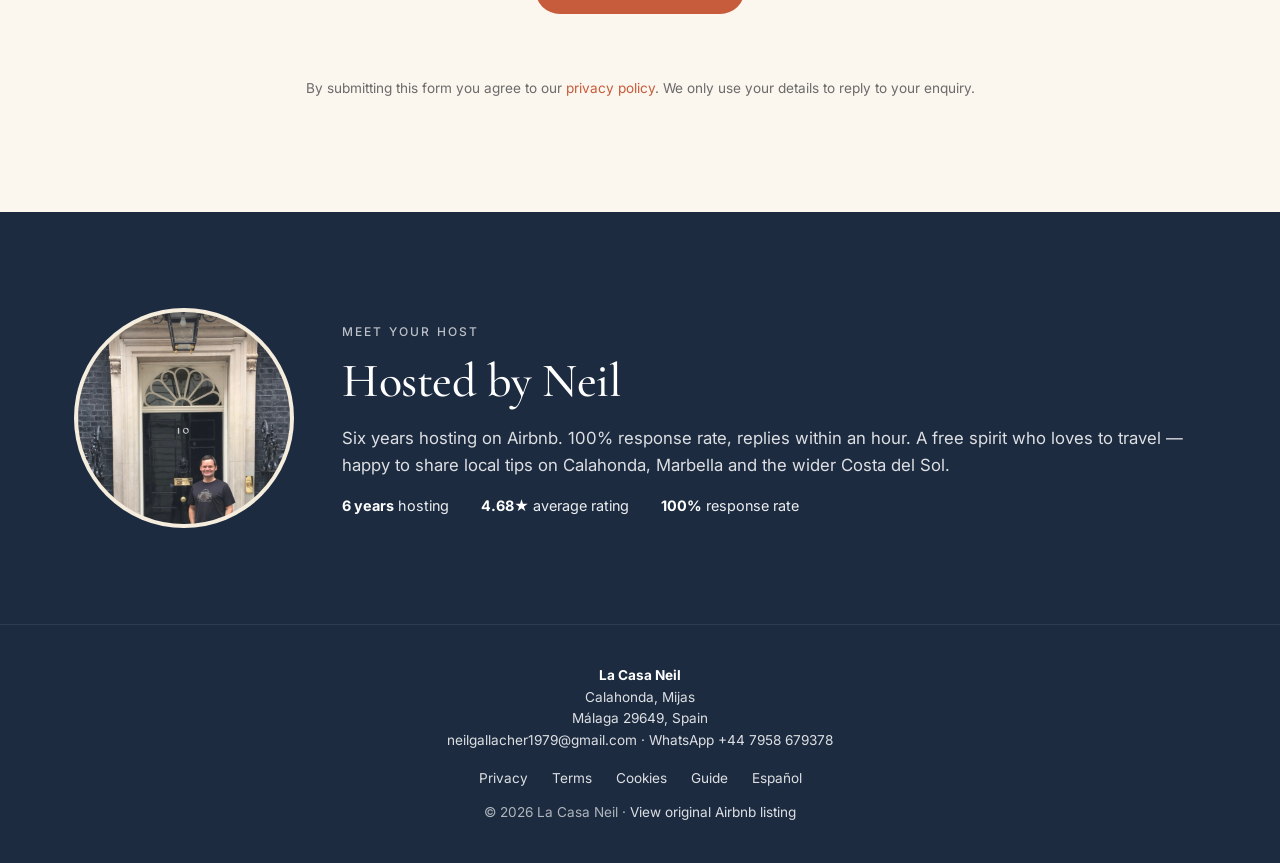
==== commit 5e70f6da: "Fix rooms heading and keep the cookie banner off the mobile hero CTA." ====
--- a/index.html
+++ b/index.html
@@ -317,7 +317,7 @@
   <div class="container">
     <div style="text-align: center; margin-bottom: 2.5rem;">
       <span class="section-eyebrow">Where you'll stay</span>
-      <h2>Two bedrooms, sleeps four</h2>
+      <h2>Bedroom 1 and the kitchen</h2>
     </div>
     <div class="rooms-grid">
       <div class="room-card">
--- a/assets/site.css
+++ b/assets/site.css
@@ -441,7 +441,19 @@
     border-radius: 0;
   }
   .home .sticky-book:hover { opacity: 1; background: var(--terracotta-dark); }
-  .home .cookie-banner { bottom: 4.6rem; }
+  .home .cookie-banner {
+    top: 3.6rem;
+    bottom: auto;
+    left: 0.75rem;
+    right: 0.75rem;
+    max-width: none;
+    padding: 0.65rem 0.85rem;
+    gap: 0.5rem;
+    font-size: 0.78rem;
+    align-items: flex-start;
+  }
+  .home .cookie-banner p { flex: 1 1 auto; }
+  .home .cookie-banner button { padding: 0.4rem 0.75rem; font-size: 0.78rem; }
 }
 
 /* Lightbox */
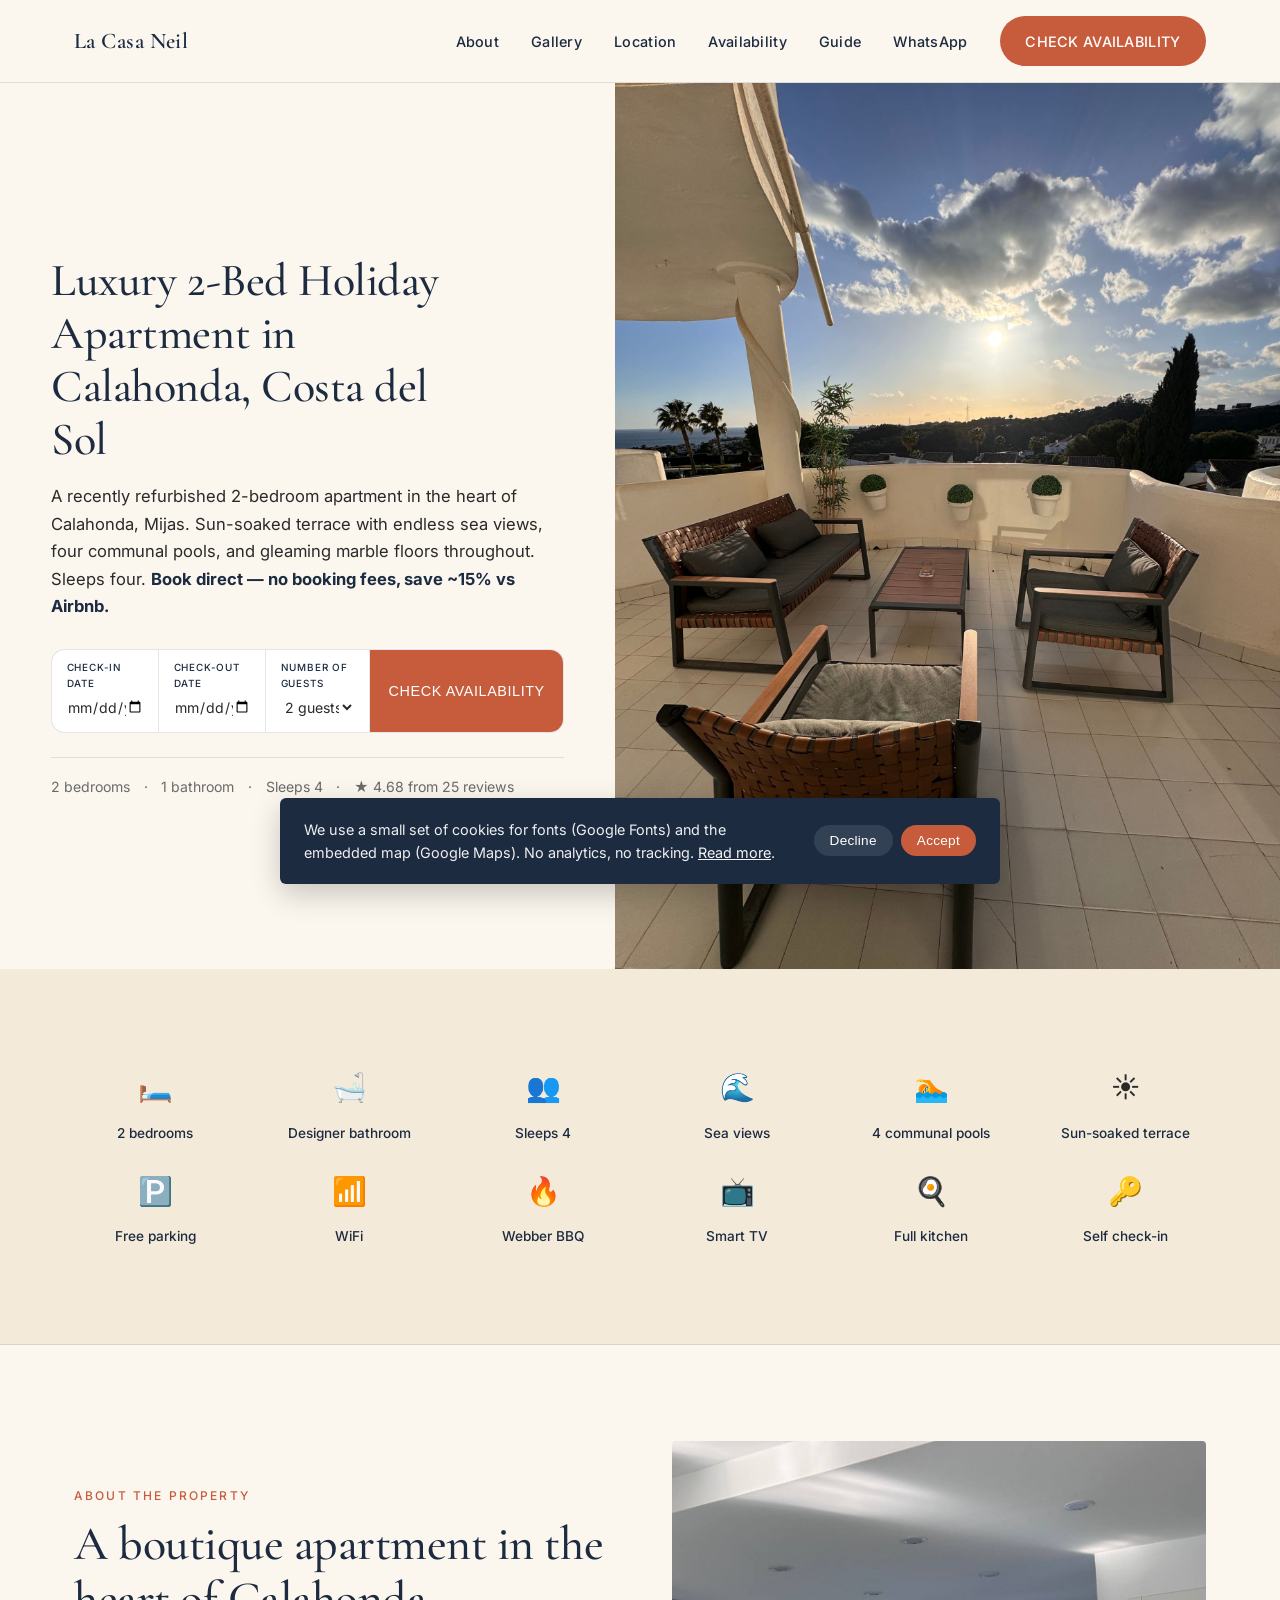
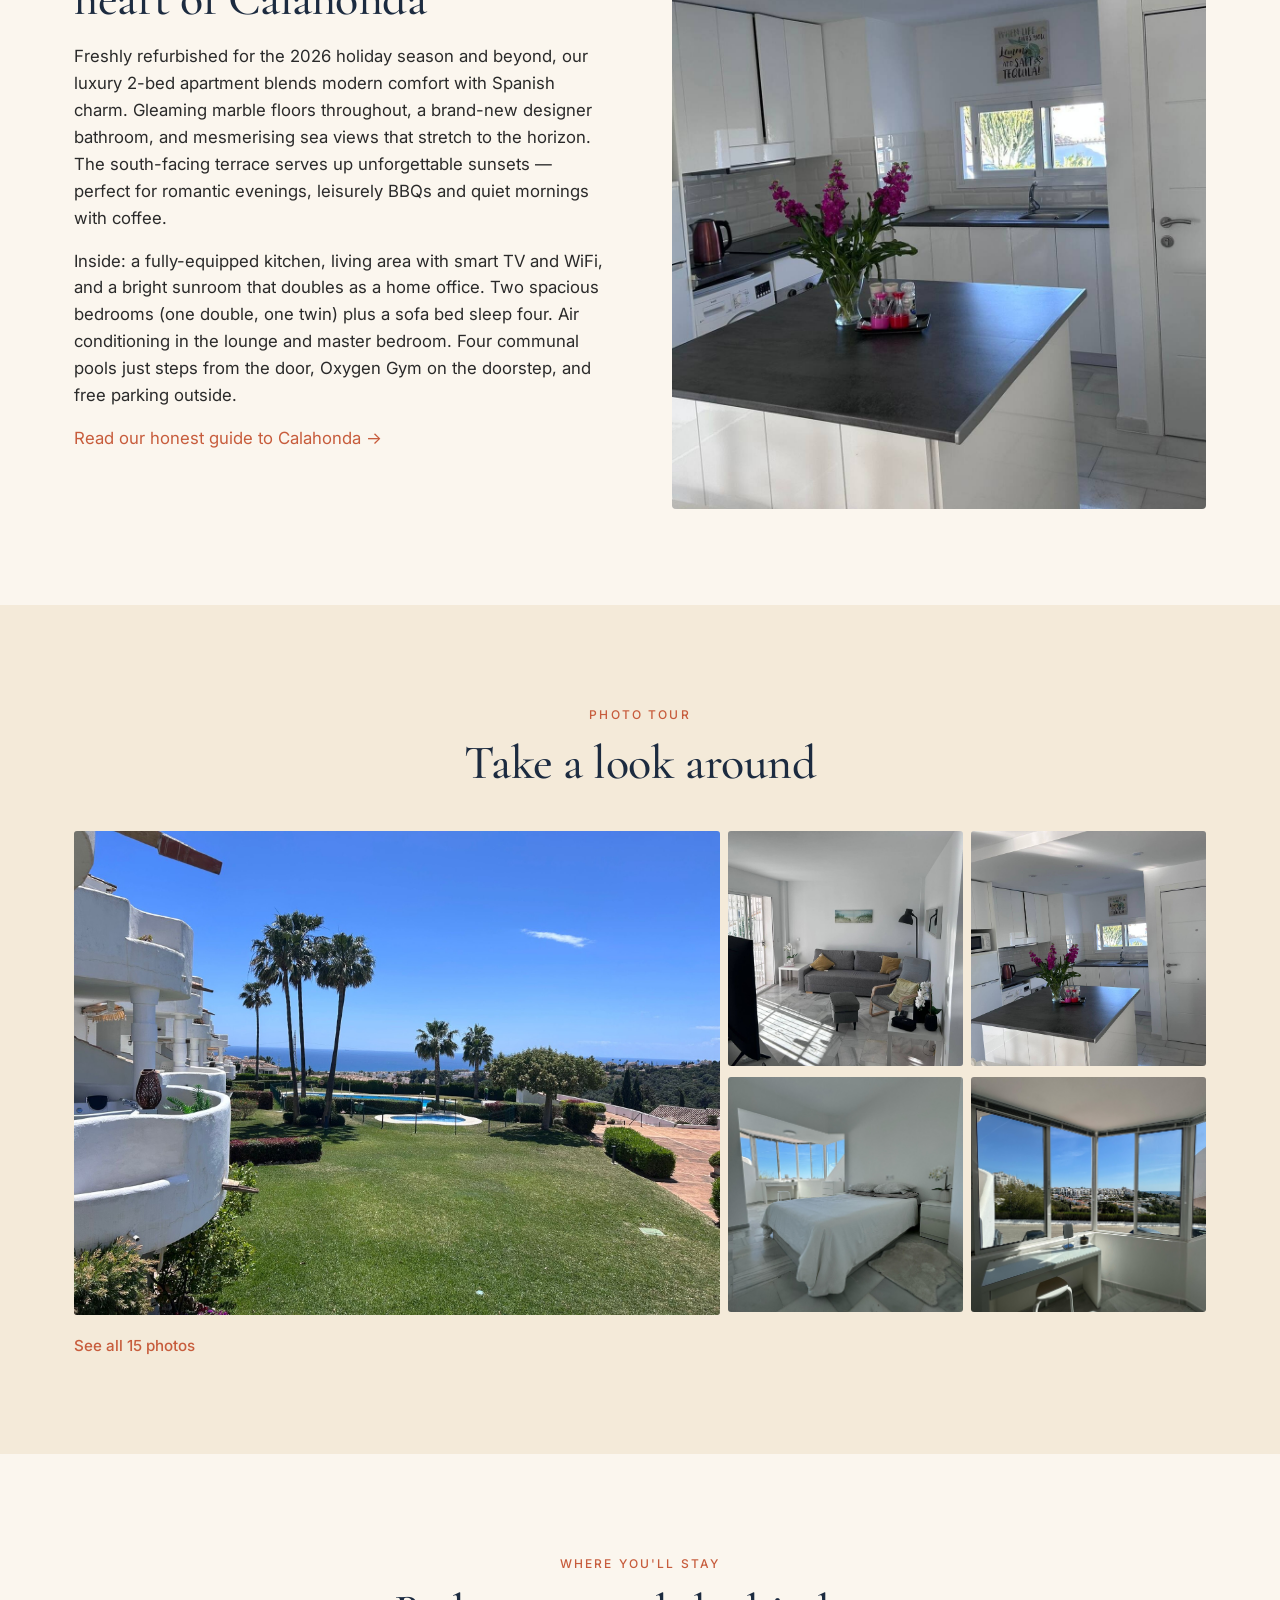
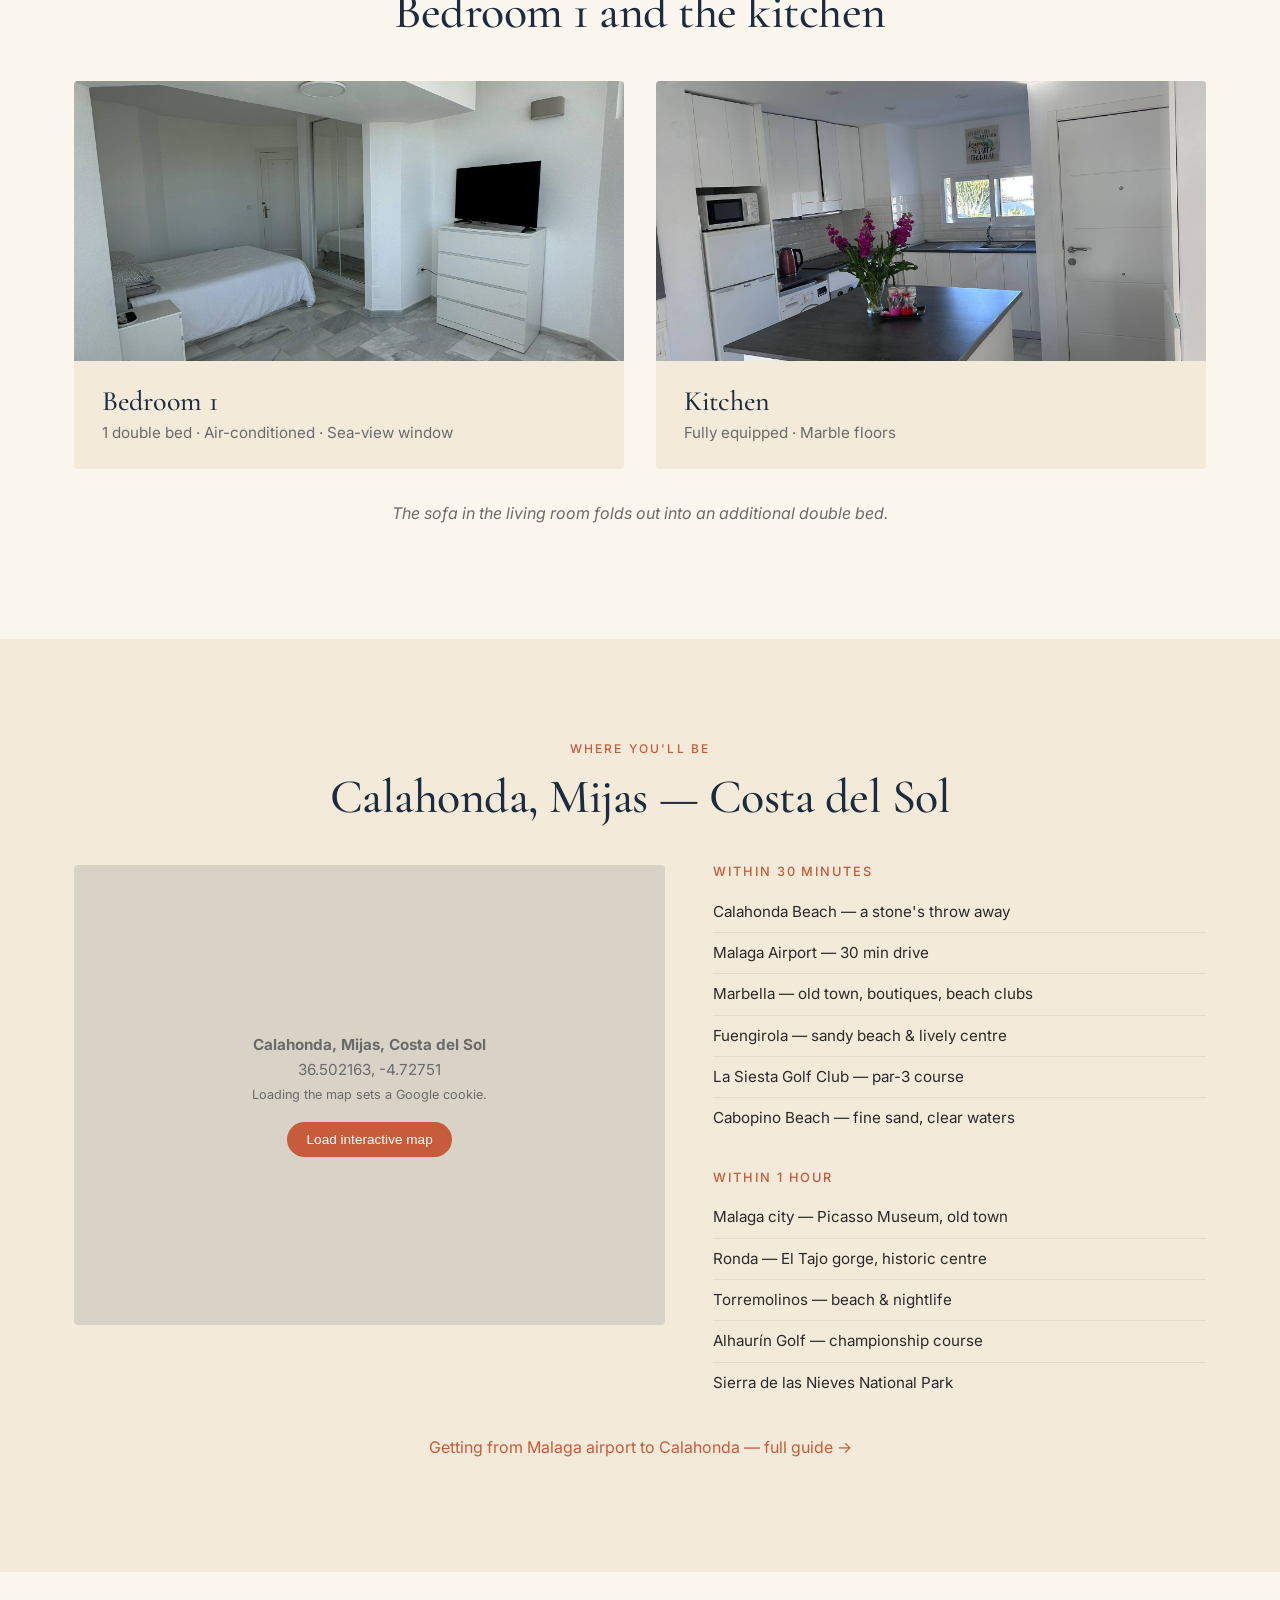
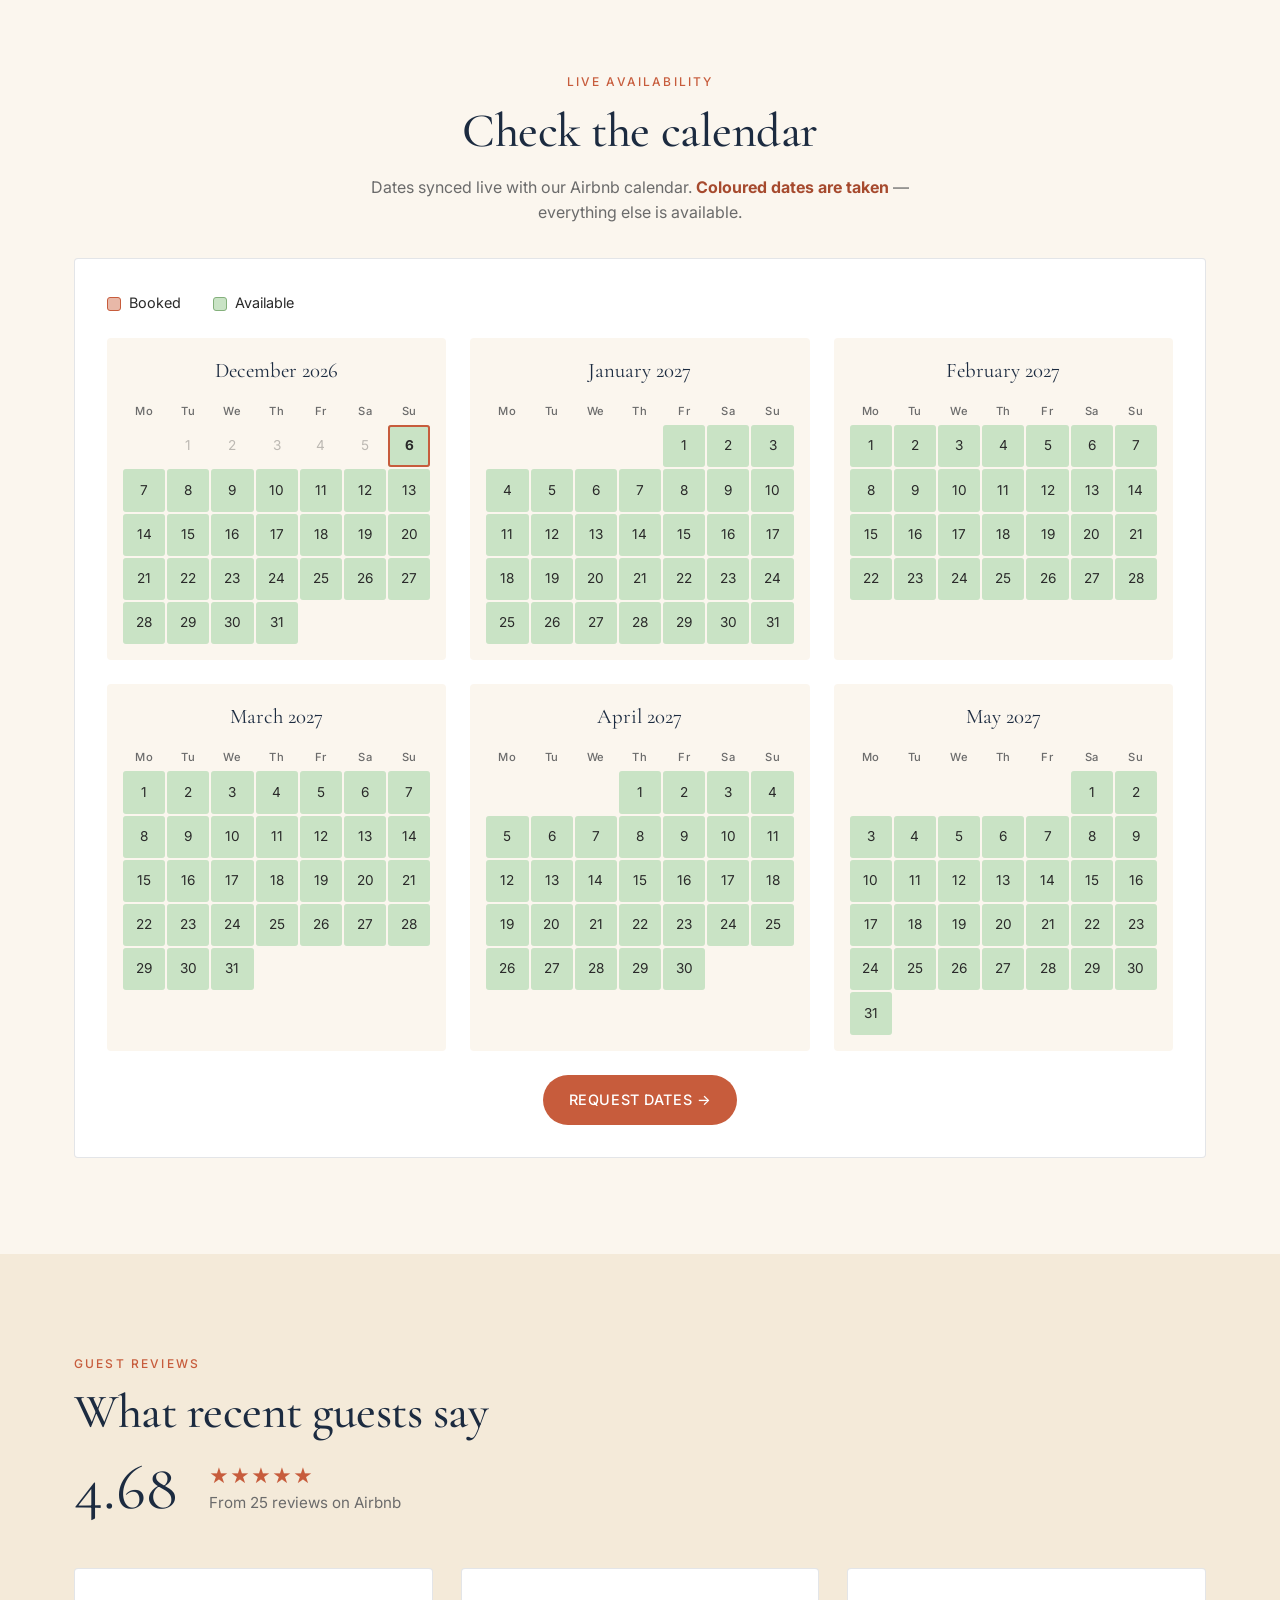
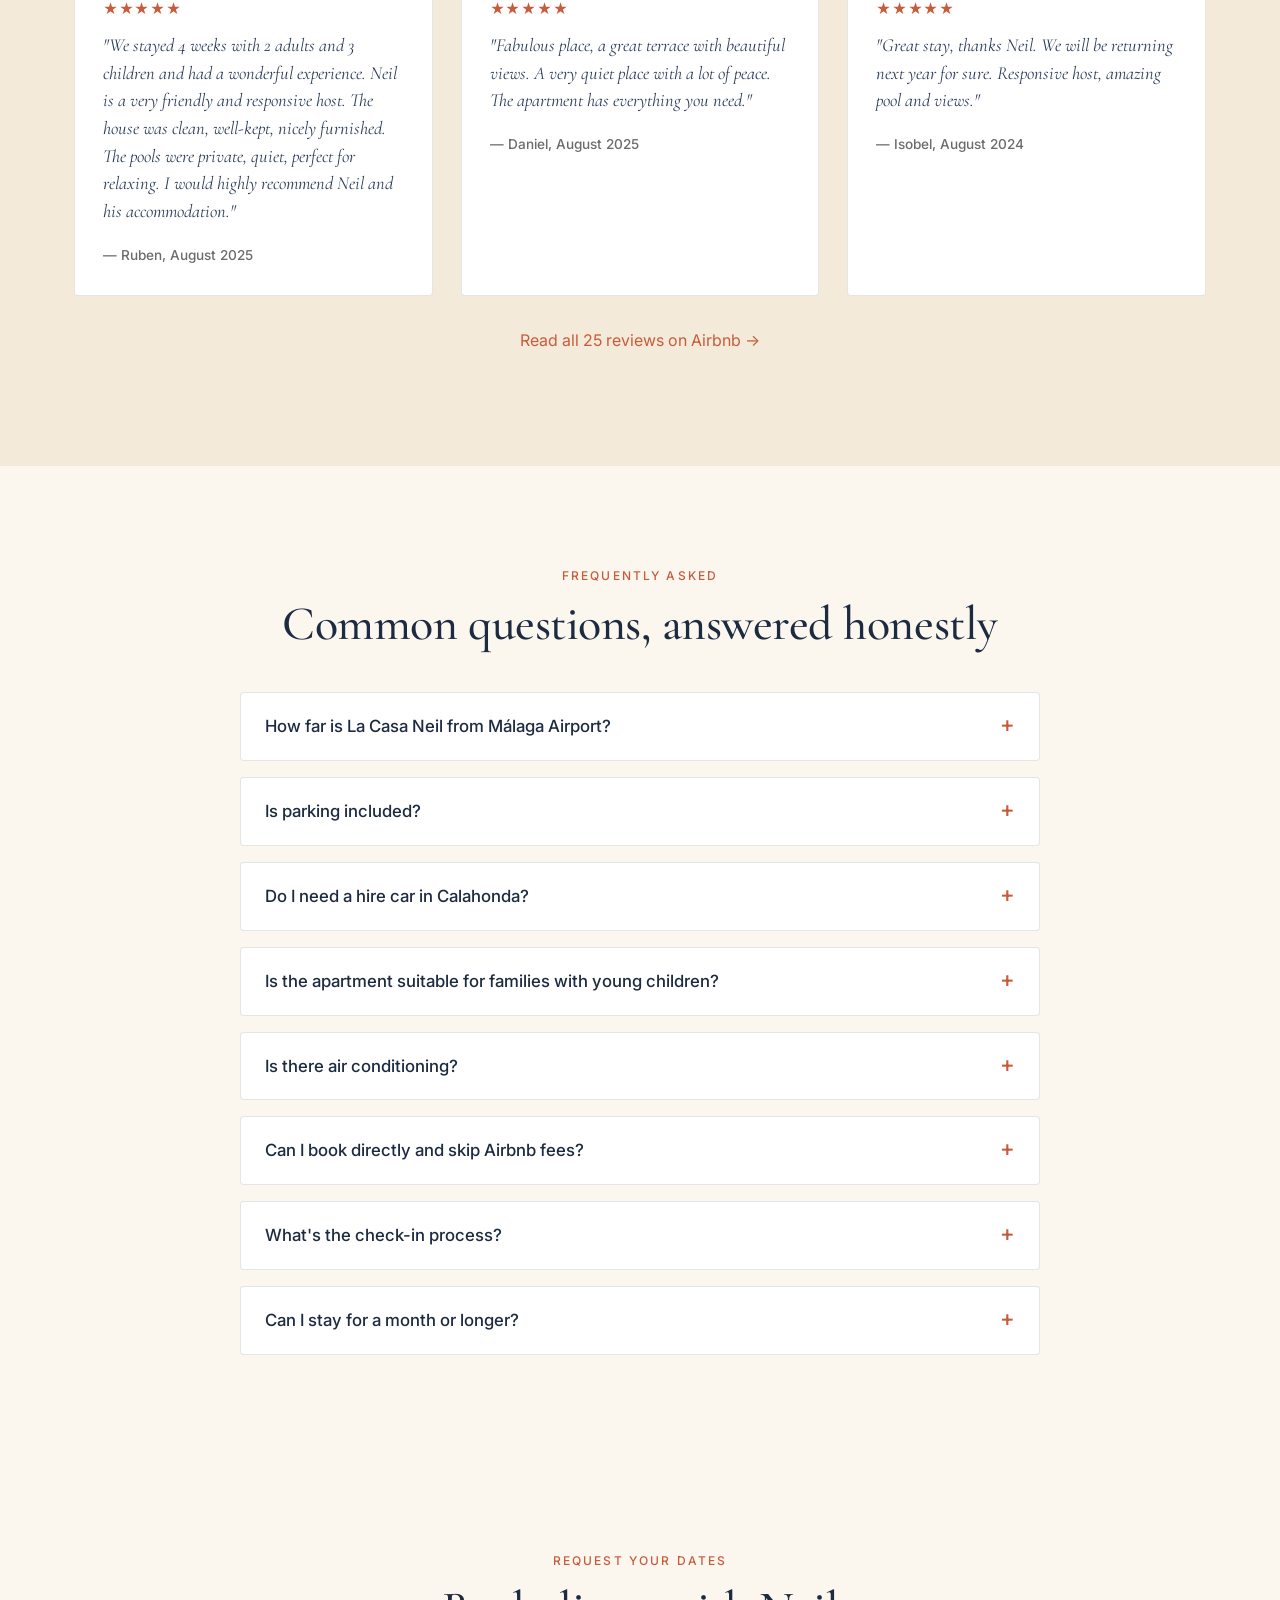
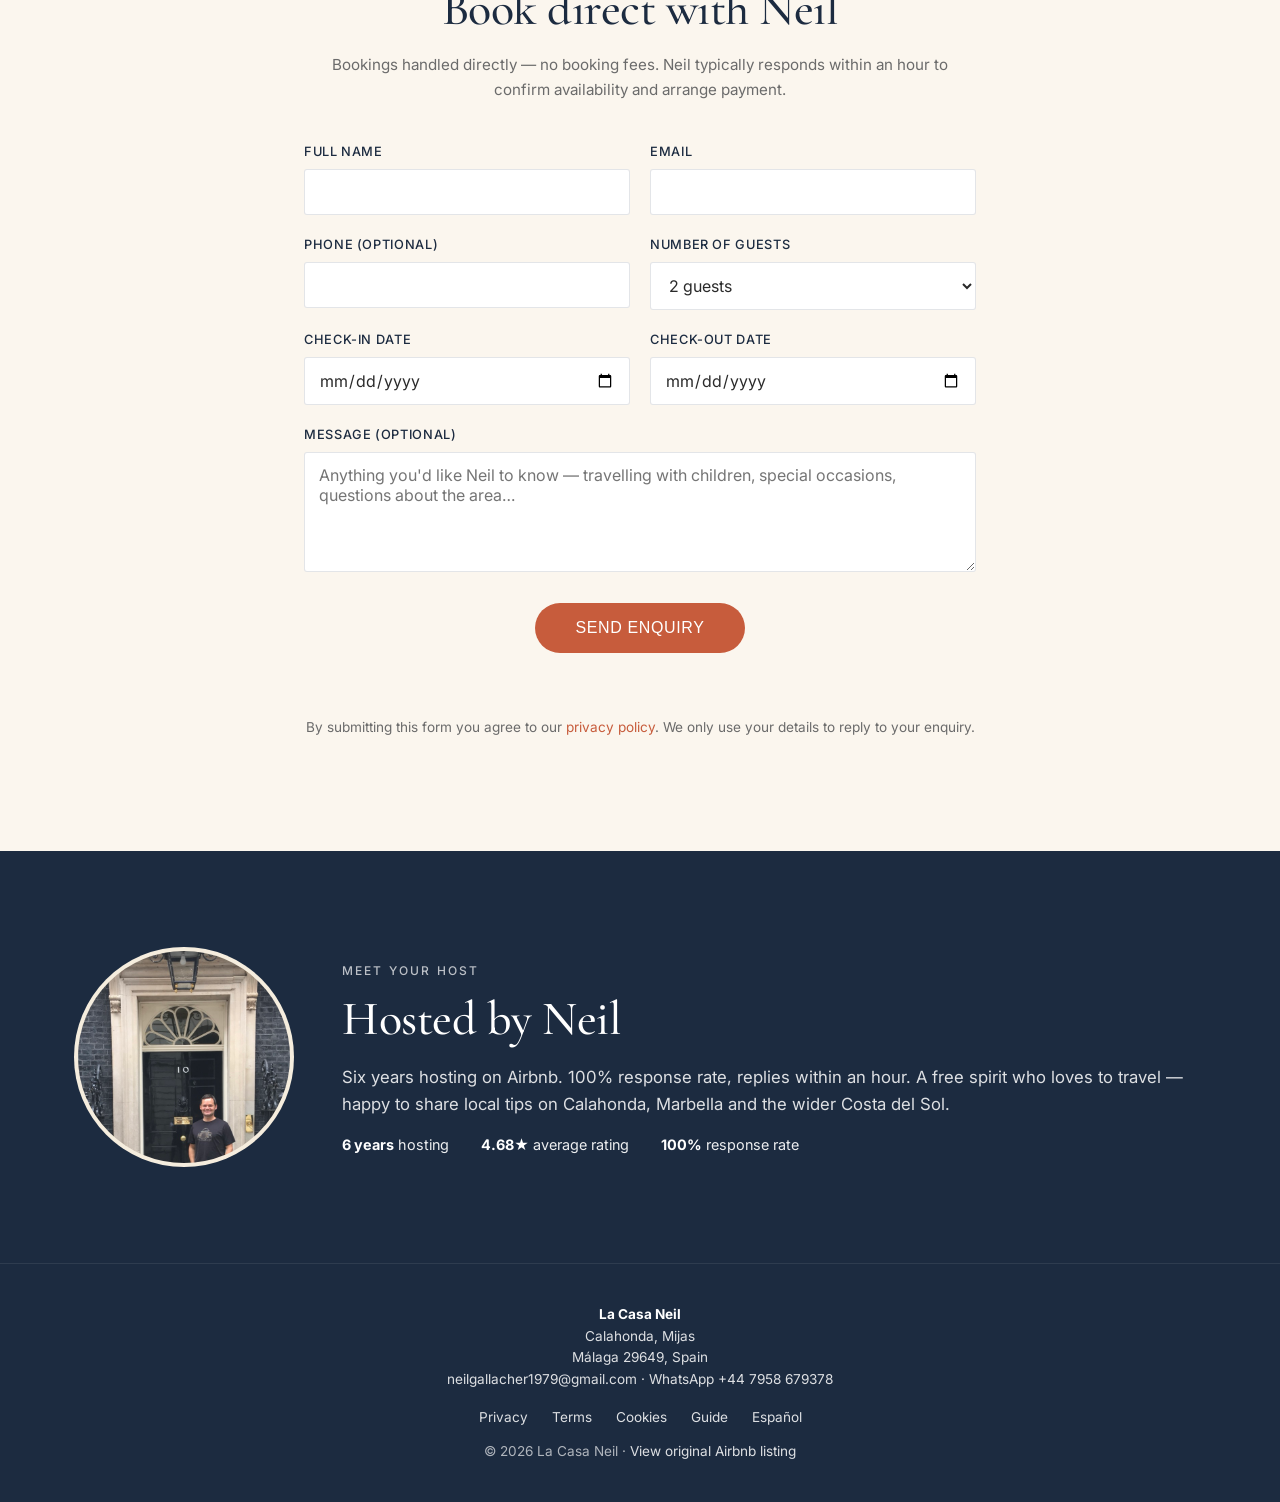
==== commit 6f633b9a: "Load the availability calendar from /api/bookings so it renders on mobile." ====
--- a/index.html
+++ b/index.html
@@ -582,8 +582,19 @@
 function acceptCookies() { setConsent('accepted'); document.getElementById('cookie-banner').classList.remove('show'); loadMap(); }
 function declineCookies() { setConsent('declined'); document.getElementById('cookie-banner').classList.remove('show'); }
 (function initCookieBanner() {
-  const c = getConsent();
-  if (c === null) document.getElementById('cookie-banner').classList.add('show');
+  if (getConsent() !== null) return;
+  const banner = document.getElementById('cookie-banner');
+  const hero = document.querySelector('.hero');
+  const show = () => banner.classList.add('show');
+  if (!hero || !window.matchMedia('(max-width: 800px)').matches) { show(); return; }
+  const reveal = () => {
+    if (hero.getBoundingClientRect().bottom < 72) {
+      show();
+      window.removeEventListener('scroll', reveal);
+    }
+  };
+  window.addEventListener('scroll', reveal, { passive: true });
+  reveal();
 })();
 
 // ============ MAP (load only on user gesture or after consent) ============
@@ -679,11 +690,57 @@
 });
 
 // ============ AVAILABILITY CALENDAR (lazy-init via IntersectionObserver) ============
-const ICAL_URL = 'https://www.airbnb.ae/calendar/ical/40308509.ics?t=926a6982b617482b9dbbf6c71addc6c5';
-const CORS_PROXY = 'https://corsproxy.io/?';
+const ICAL_SOURCES = ['/api/bookings', '/availability.ics'];
 
 let bookedDateStrings = new Set();
 let calendarLoaded = false;
+
+function addRange(startIso, endIso) {
+  const start = new Date(startIso + 'T00:00:00Z');
+  const end = new Date(endIso + 'T00:00:00Z');
+  for (let d = new Date(start); d < end; d.setUTCDate(d.getUTCDate() + 1)) {
+    bookedDateStrings.add(d.toISOString().slice(0, 10));
+  }
+}
+
+function parseIcalIntoSet(text) {
+  const eventBlocks = text.split('BEGIN:VEVENT');
+  for (let i = 1; i < eventBlocks.length; i++) {
+    const block = eventBlocks[i];
+    const startMatch = block.match(/DTSTART(?:;VALUE=DATE)?:(\d{8})/);
+    const endMatch = block.match(/DTEND(?:;VALUE=DATE)?:(\d{8})/);
+    if (!startMatch || !endMatch) continue;
+    const s = startMatch[1];
+    const e = endMatch[1];
+    addRange(s.slice(0,4)+'-'+s.slice(4,6)+'-'+s.slice(6,8), e.slice(0,4)+'-'+e.slice(4,6)+'-'+e.slice(6,8));
+  }
+}
+
+async function fetchBookedDates() {
+  const ctrl = new AbortController();
+  const timer = setTimeout(() => ctrl.abort(), 8000);
+  try {
+    const res = await fetch('/api/bookings', { signal: ctrl.signal });
+    if (res.ok) {
+      const data = await res.json();
+      const rows = (data && data.bookings) || [];
+      if (rows.length) {
+        rows.forEach((b) => { if (b.check_in && b.check_out) addRange(b.check_in, b.check_out); });
+        return;
+      }
+    }
+  } catch (e) {}
+  finally { clearTimeout(timer); }
+  const ctrl2 = new AbortController();
+  const timer2 = setTimeout(() => ctrl2.abort(), 8000);
+  try {
+    const res = await fetch('/availability.ics', { signal: ctrl2.signal });
+    if (!res.ok) throw new Error('Could not load calendar');
+    const text = await res.text();
+    if (text.indexOf('BEGIN:VCALENDAR') === -1) throw new Error('Could not load calendar');
+    parseIcalIntoSet(text);
+  } finally { clearTimeout(timer2); }
+}
 
 async function loadAvailability() {
   if (calendarLoaded) return;
@@ -692,22 +749,7 @@
   const error = document.getElementById('calendar-error');
 
   try {
-    const res = await fetch(CORS_PROXY + encodeURIComponent(ICAL_URL));
-    if (!res.ok) throw new Error('Could not load calendar');
-    const text = await res.text();
-
-    const eventBlocks = text.split('BEGIN:VEVENT');
-    for (let i = 1; i < eventBlocks.length; i++) {
-      const block = eventBlocks[i];
-      const startMatch = block.match(/DTSTART(?:;VALUE=DATE)?:(\d{8})/);
-      const endMatch = block.match(/DTEND(?:;VALUE=DATE)?:(\d{8})/);
-      if (!startMatch || !endMatch) continue;
-      const start = parseICalDate(startMatch[1]);
-      const end = parseICalDate(endMatch[1]);
-      for (let d = new Date(start); d < end; d.setDate(d.getDate() + 1)) {
-        bookedDateStrings.add(d.toISOString().slice(0, 10));
-      }
-    }
+    await fetchBookedDates();
 
     loading.style.display = 'none';
     renderCalendar(bookedDateStrings);
@@ -790,13 +832,12 @@
 
 // Lazy-init: only fetch the iCal once user is near the calendar section
 const calSection = document.getElementById('availability');
-if ('IntersectionObserver' in window) {
+loadAvailability();
+if ('IntersectionObserver' in window && calSection) {
   const calObserver = new IntersectionObserver((entries, obs) => {
     if (entries[0].isIntersecting) { loadAvailability(); obs.disconnect(); }
   }, { rootMargin: '200px' });
   calObserver.observe(calSection);
-} else {
-  loadAvailability();
 }
 
 // ============ ENQUIRY FORM ============
--- a/assets/site.css
+++ b/assets/site.css
@@ -611,6 +611,7 @@
 .swatch.available { background: var(--available); border: 1px solid var(--available-border); }
 .swatch.booked { background: var(--booked); border: 1px solid var(--booked-border); }
 #calendar-loading { color: var(--muted); padding: 2rem; text-align: center; }
+#calendar { min-height: 16rem; }
 #calendar-error { color: #b85042; padding: 1rem; background: #fdf0ec; border-radius: 4px; margin-bottom: 1rem; display: none; }
 
 .cal-months {
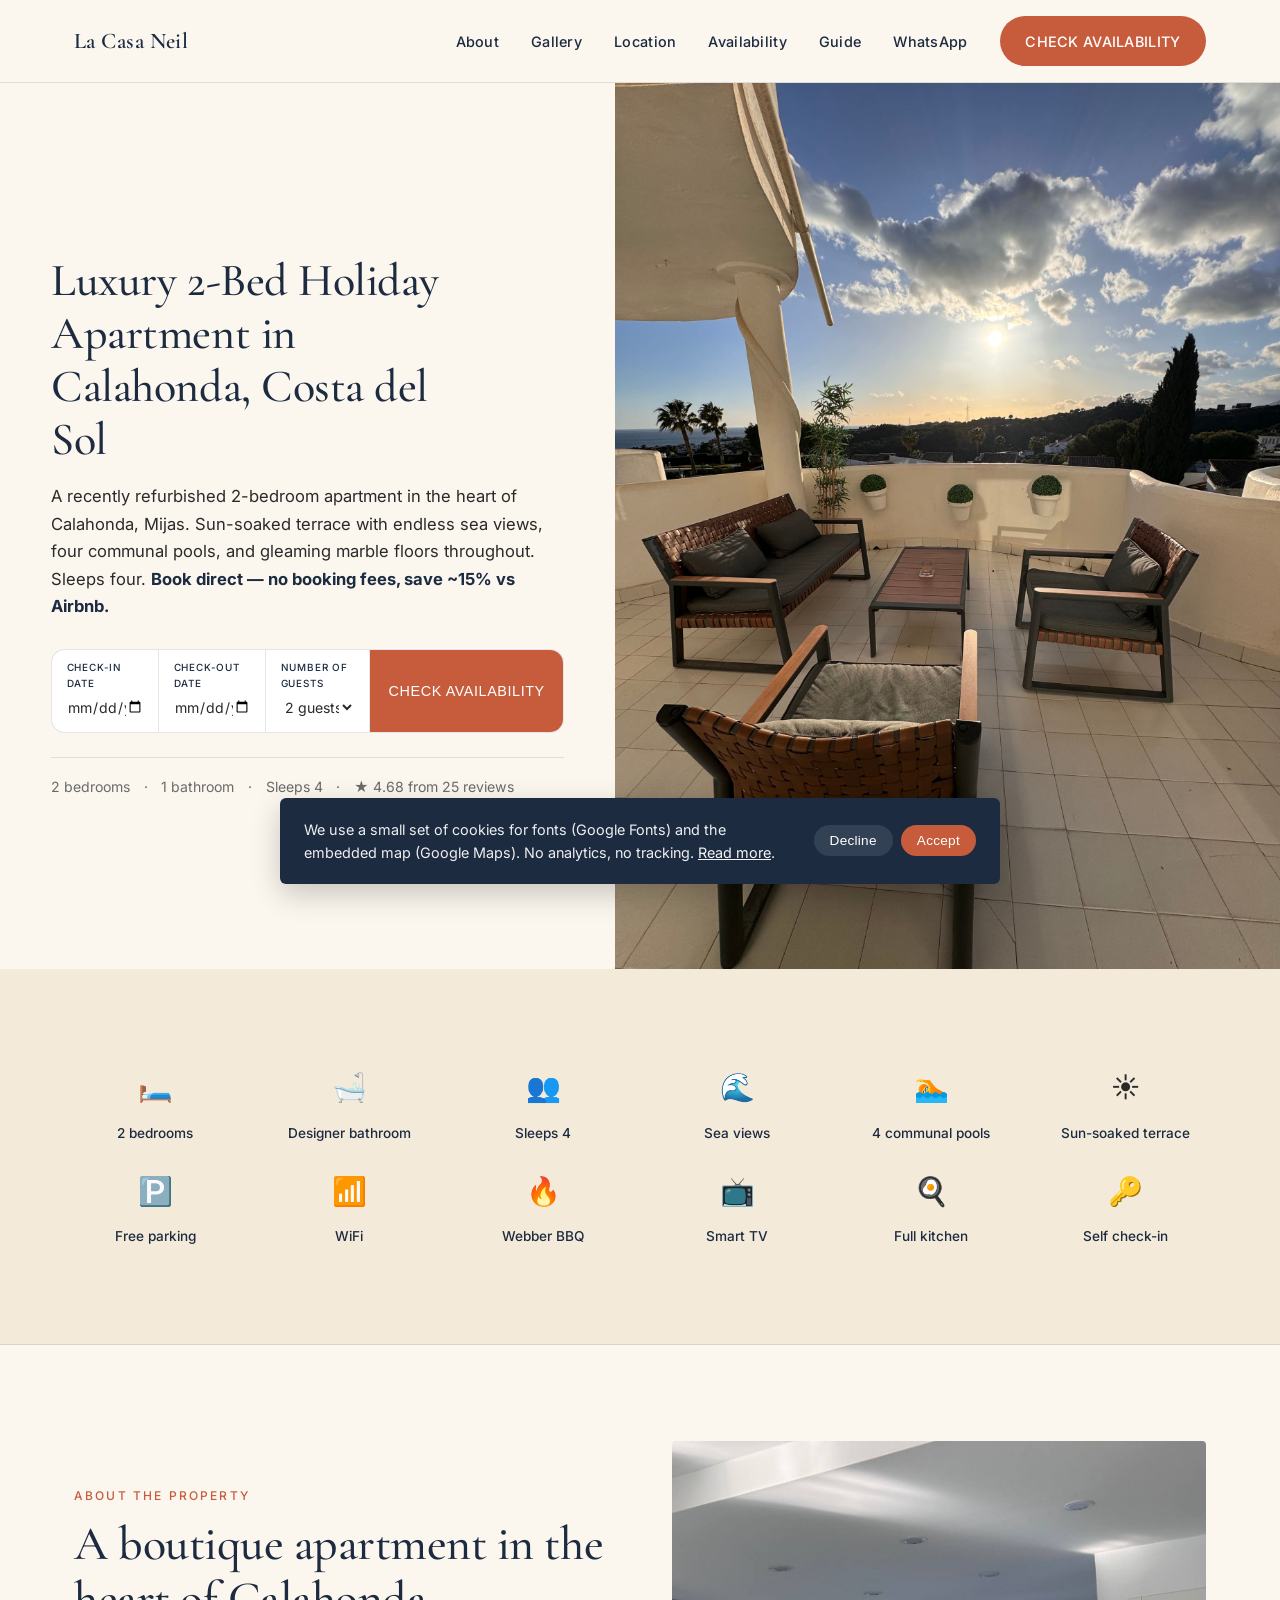
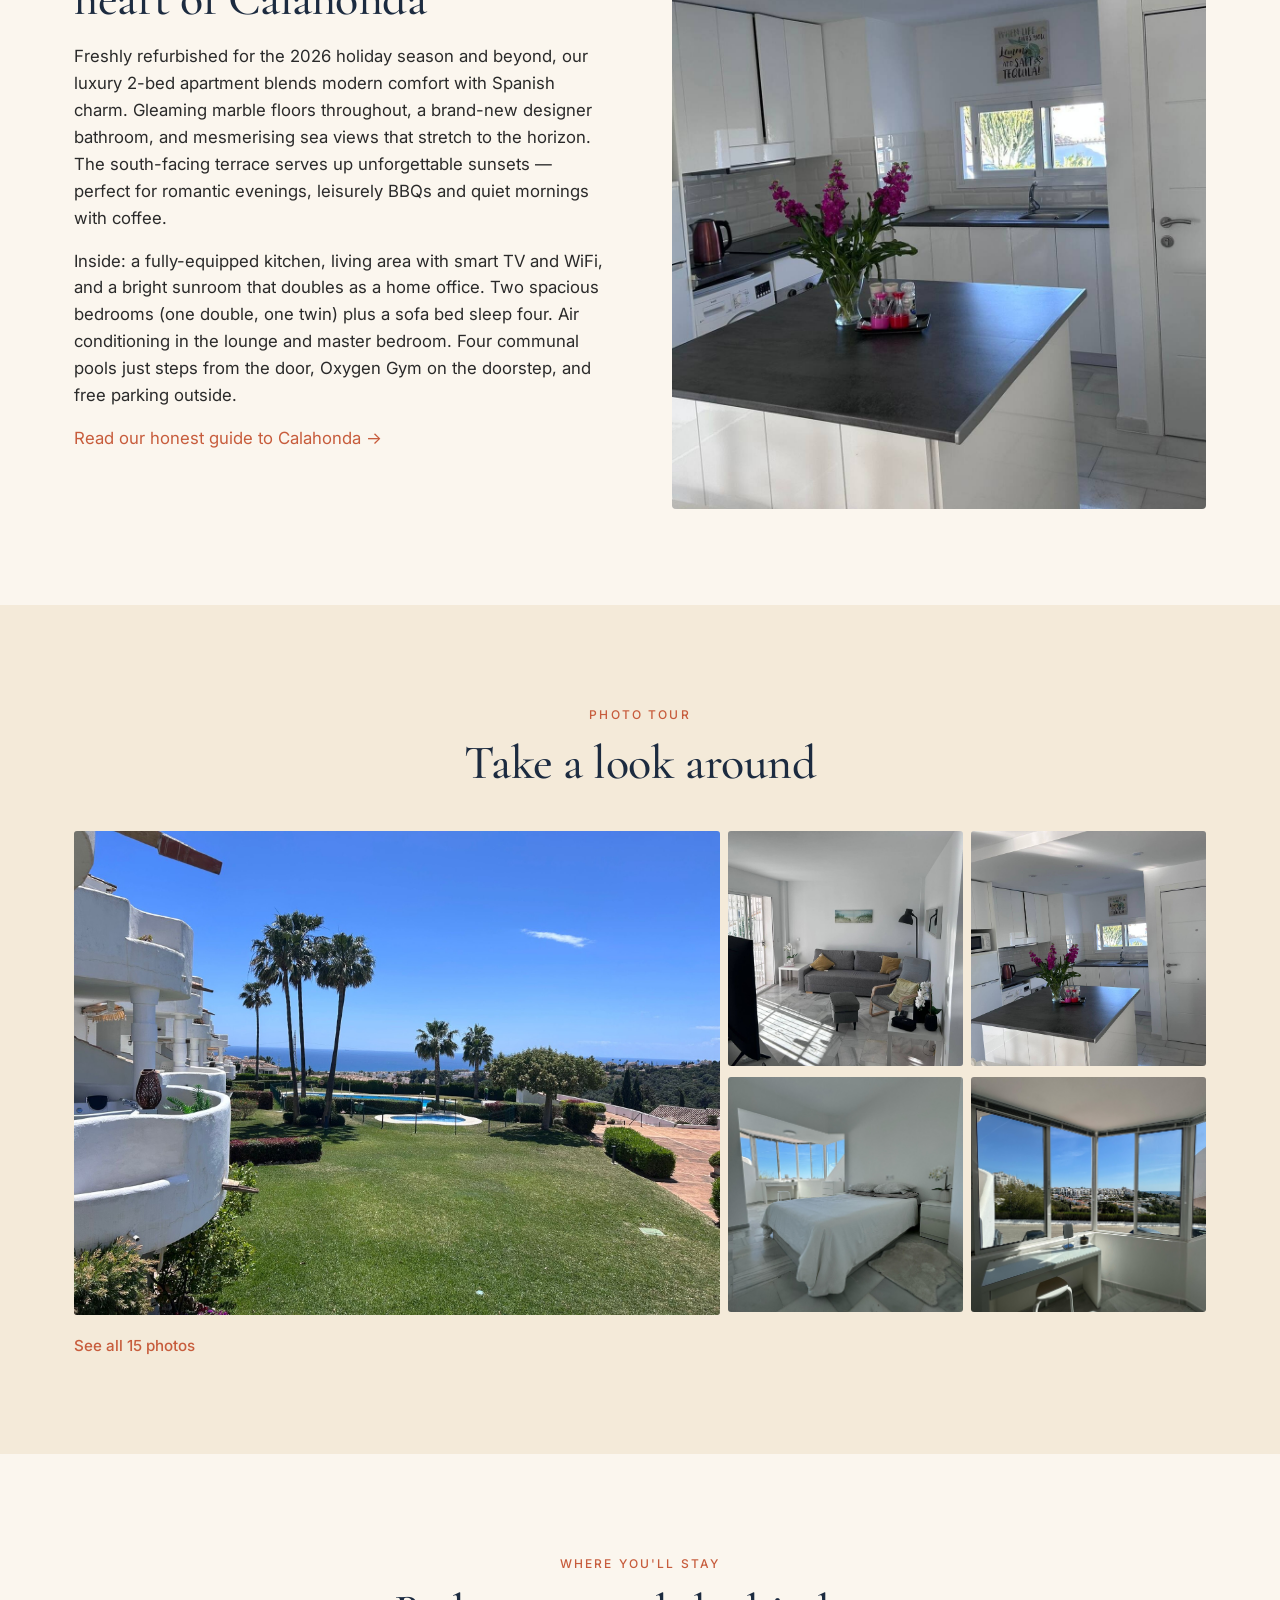
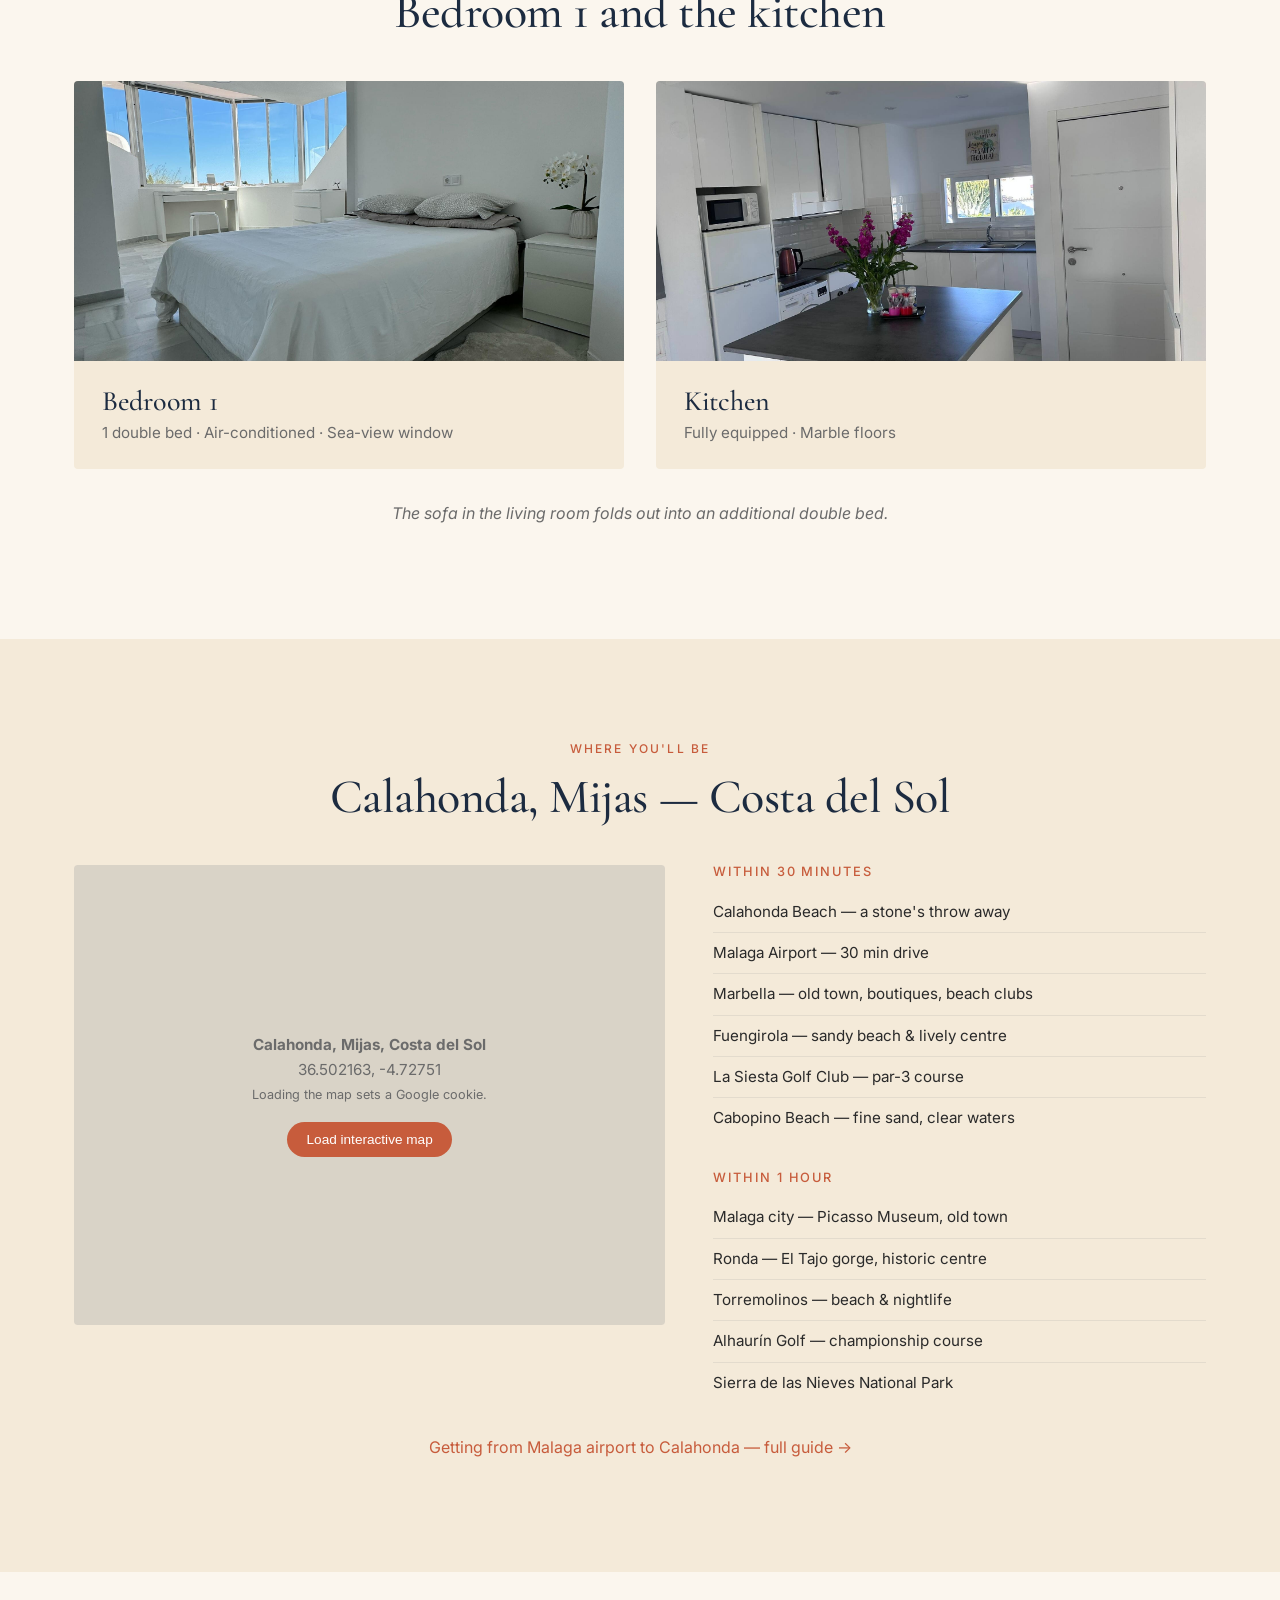
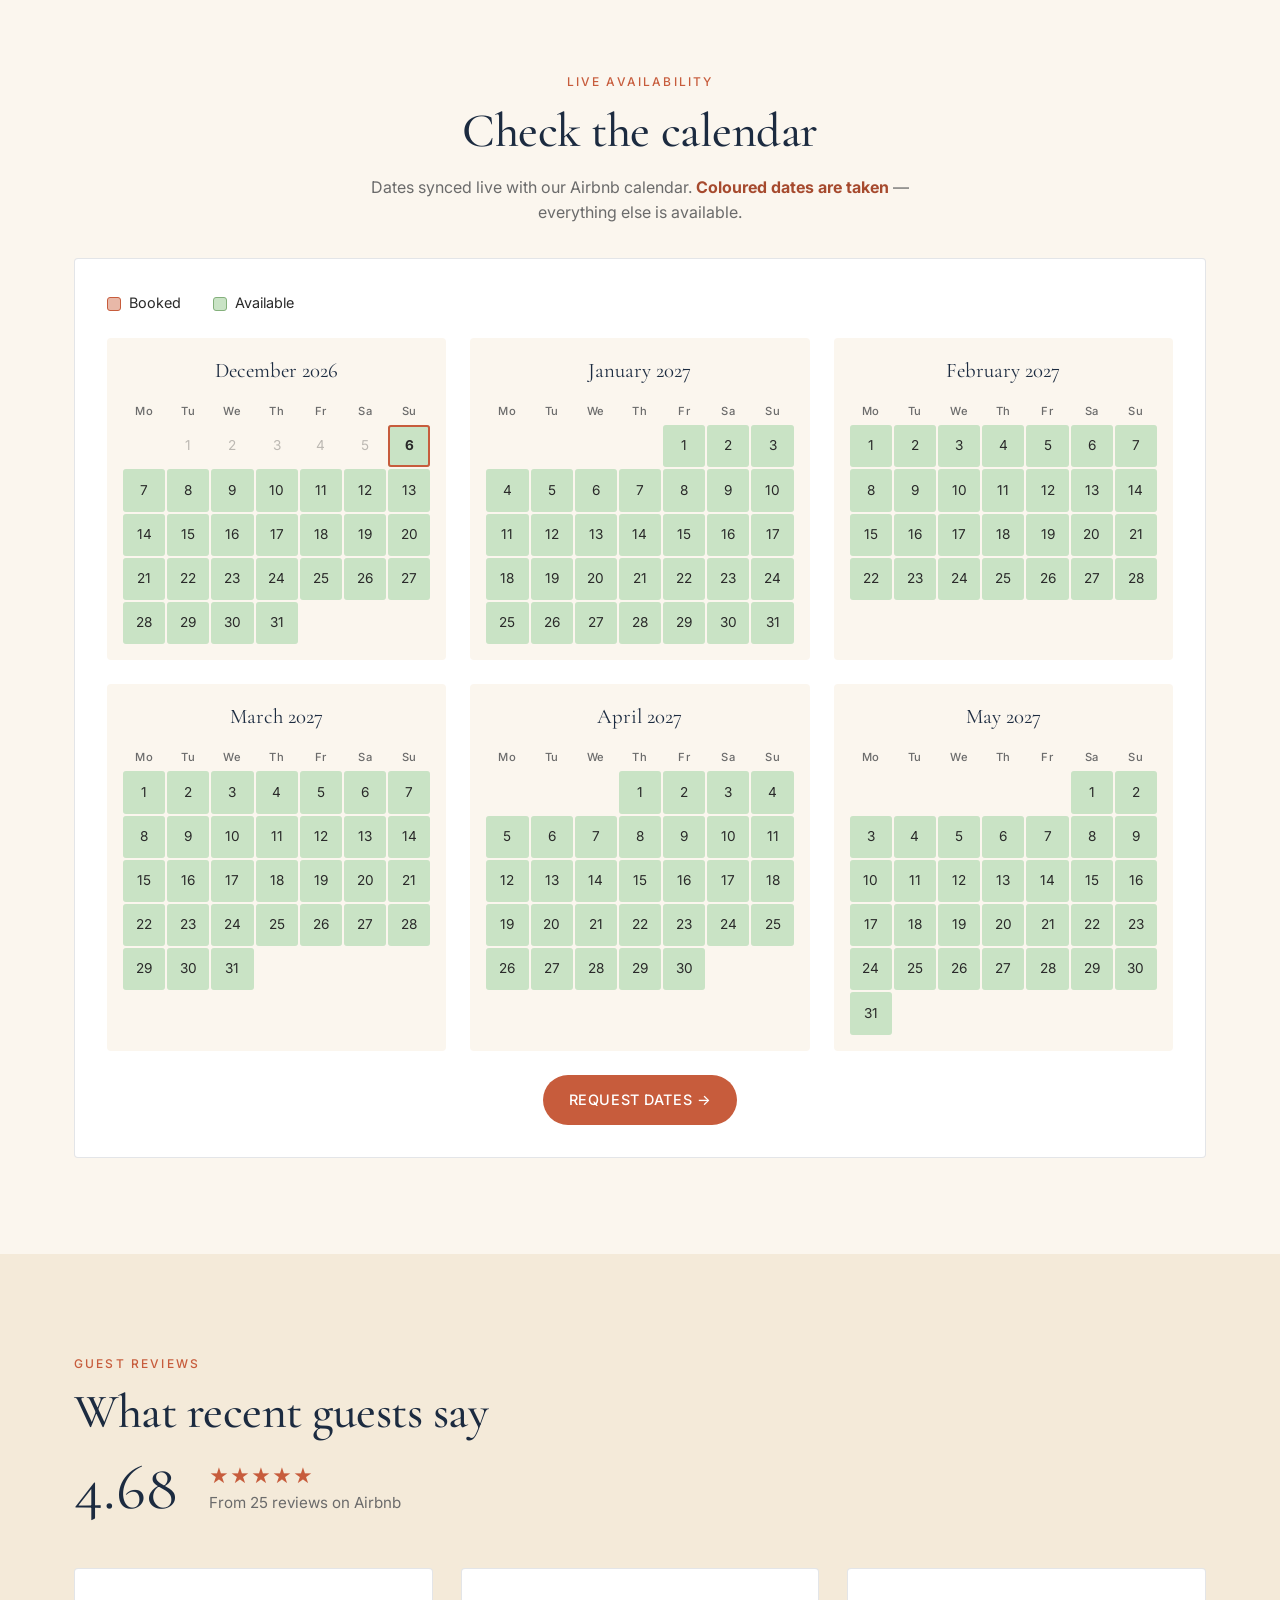
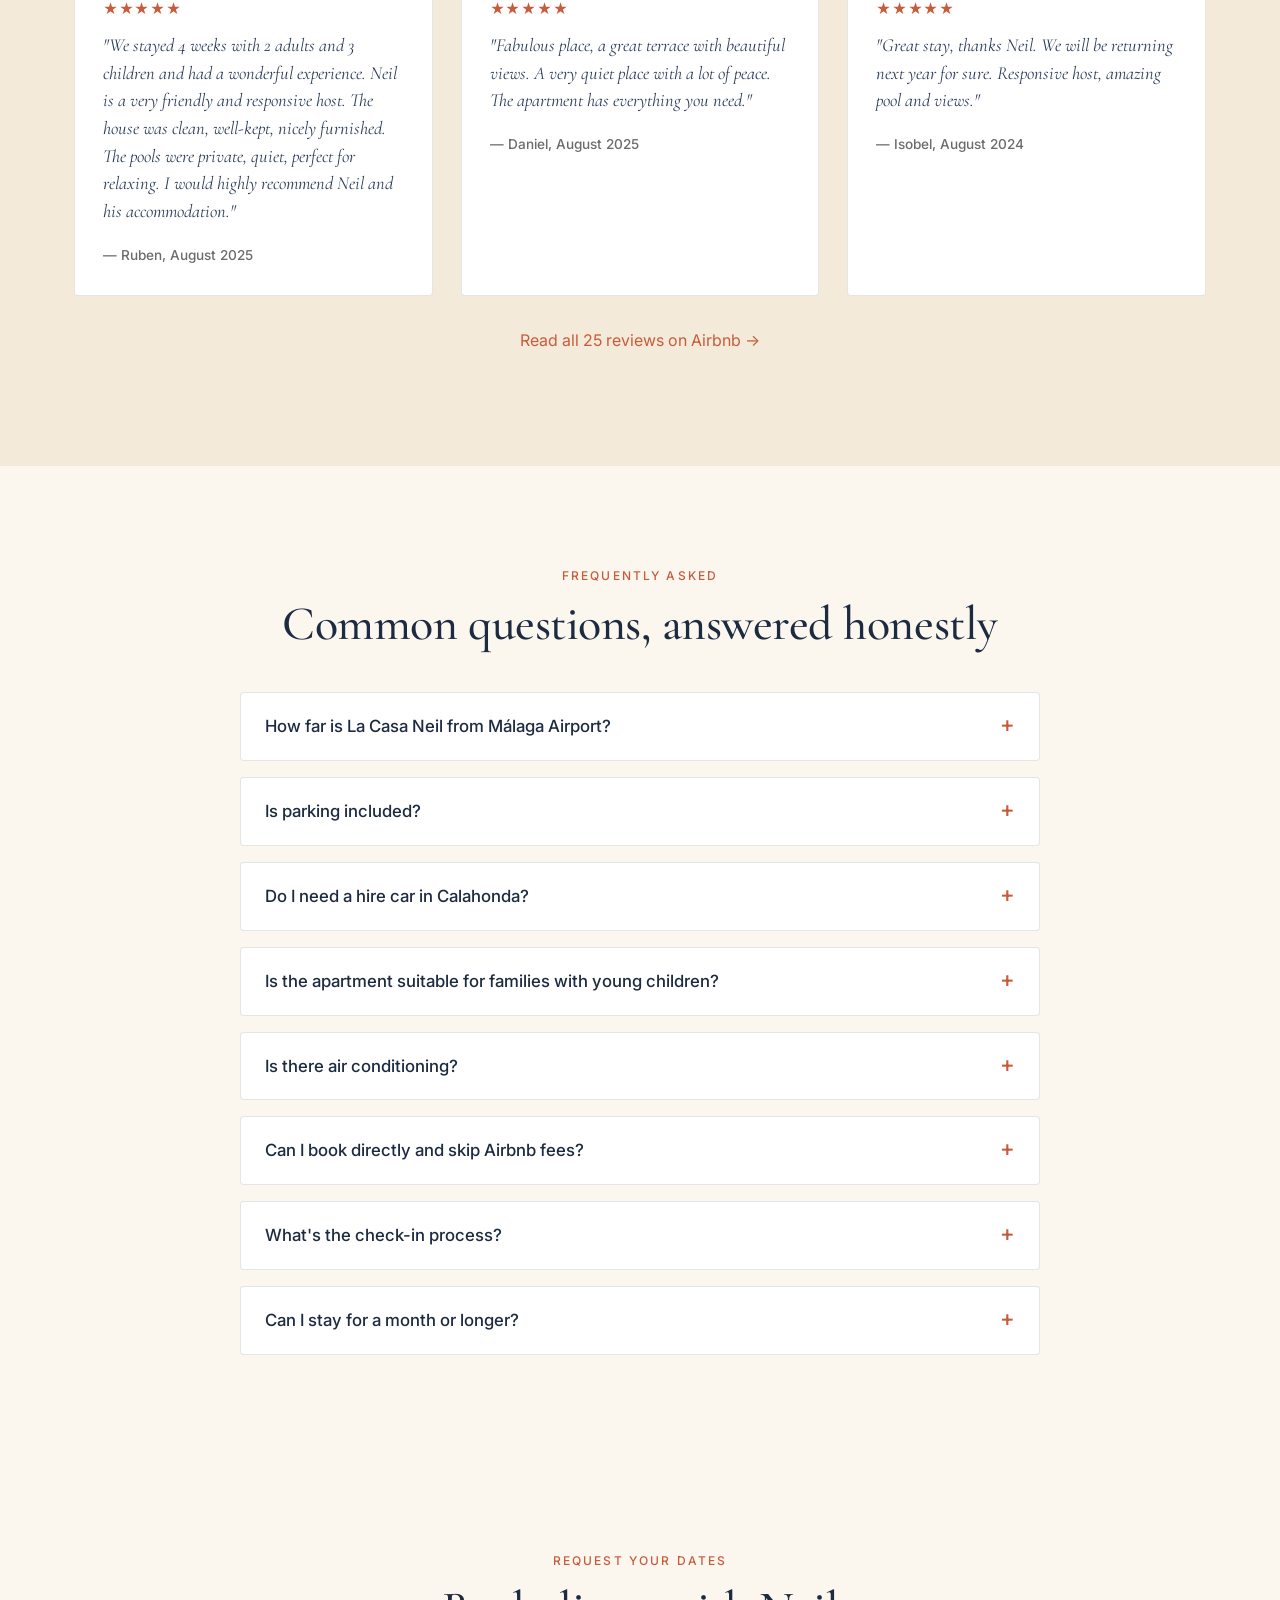
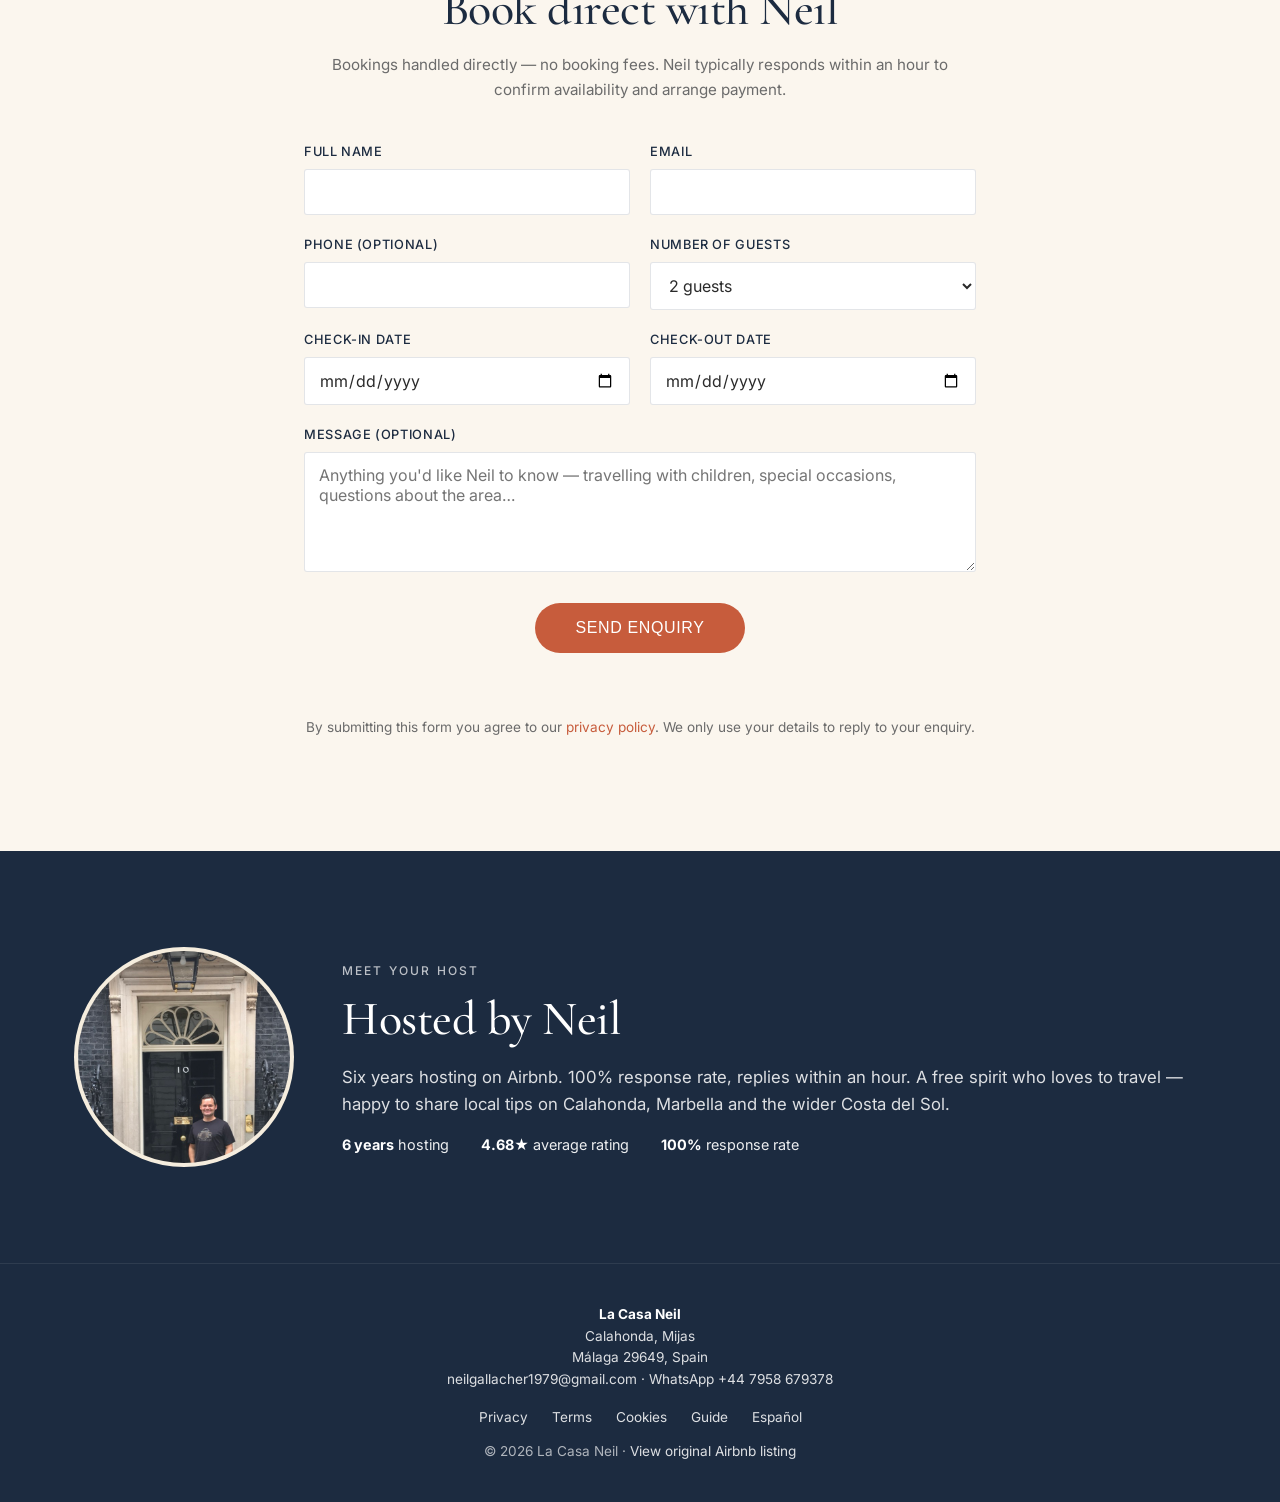
==== commit 644bb58d: "Lock 24 Aug Phase 3: Bedroom 1 uses photo-05 sea-view." ====
--- a/index.html
+++ b/index.html
@@ -168,7 +168,7 @@
     { "@type": "Question", "name": "Can I book directly and skip Airbnb fees?",
       "acceptedAnswer": { "@type": "Answer", "text": "Yes. Direct booking saves the 14-17% Airbnb service fee. Bank transfer or card link." } },
     { "@type": "Question", "name": "What is the check-in process?",
-      "acceptedAnswer": { "@type": "Answer", "text": "Self check-in via key-safe. Code shared on day of arrival. Any time after 4 pm." } },
+      "acceptedAnswer": { "@type": "Answer", "text": "Self check-in via key-safe. Code shared on day of arrival. Any time from 16:00." } },
     { "@type": "Question", "name": "Can I stay for a month or longer?",
       "acceptedAnswer": { "@type": "Answer", "text": "Yes — long-stay guests get preferential pricing. Mention your dates in the enquiry form." } }
   ]
@@ -321,7 +321,7 @@
     </div>
     <div class="rooms-grid">
       <div class="room-card">
-        <img src="/images/photo-14.jpg" alt="Bedroom 1: double bed with sea-view window at La Casa Neil, Calahonda">
+        <img src="/images/photo-05.jpg" alt="Bedroom 1: sea-view master with orchid and bay window at La Casa Neil, Calahonda">
         <div class="body">
           <h3>Bedroom 1</h3>
           <div class="meta">1 double bed · Air-conditioned · Sea-view window</div>
@@ -471,7 +471,7 @@
       </details>
       <details class="faq-item">
         <summary>What's the check-in process?</summary>
-        <p>Self check-in with a key-safe — Neil sends the code on the day of arrival. No queueing at a reception desk. Arrive any time after 4 pm.</p>
+        <p>Self check-in with a key-safe — Neil sends the code on the day of arrival. No queueing at a reception desk. Arrive any time from 16:00.</p>
       </details>
       <details class="faq-item">
         <summary>Can I stay for a month or longer?</summary>
